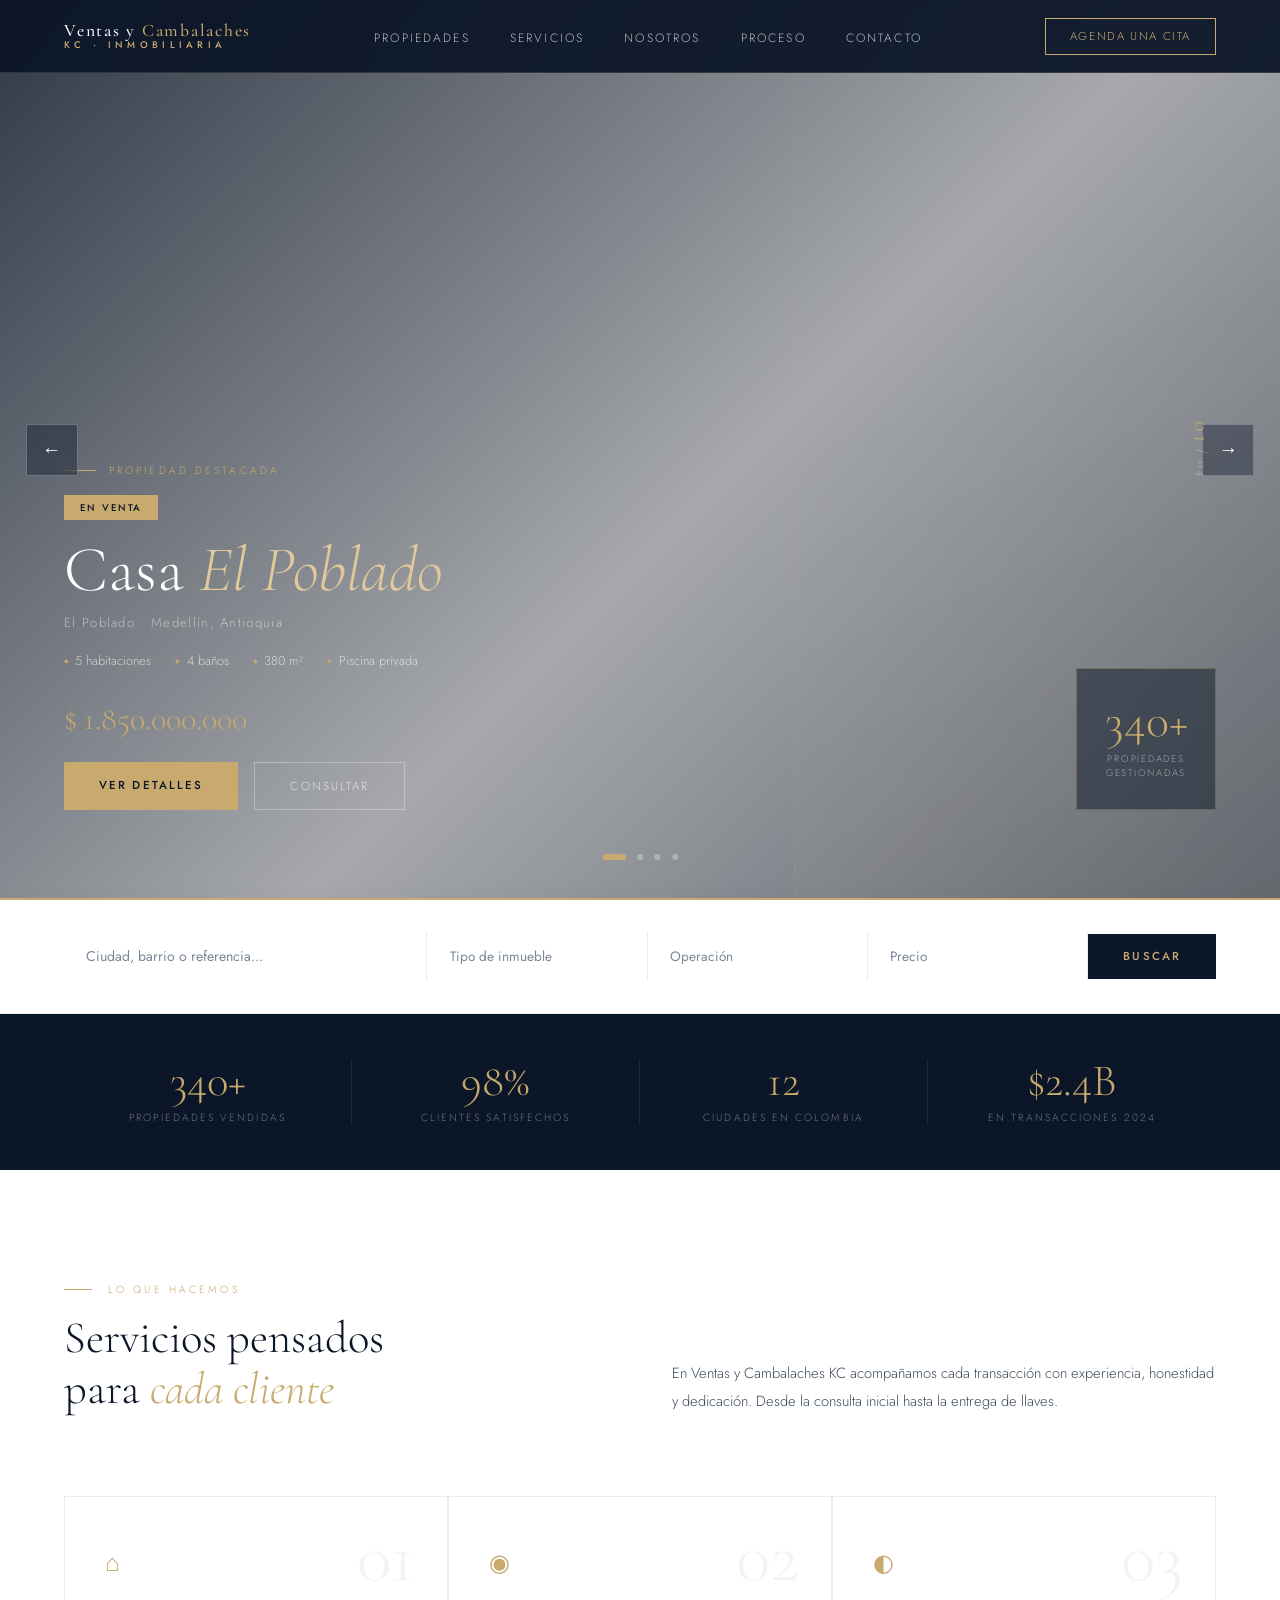
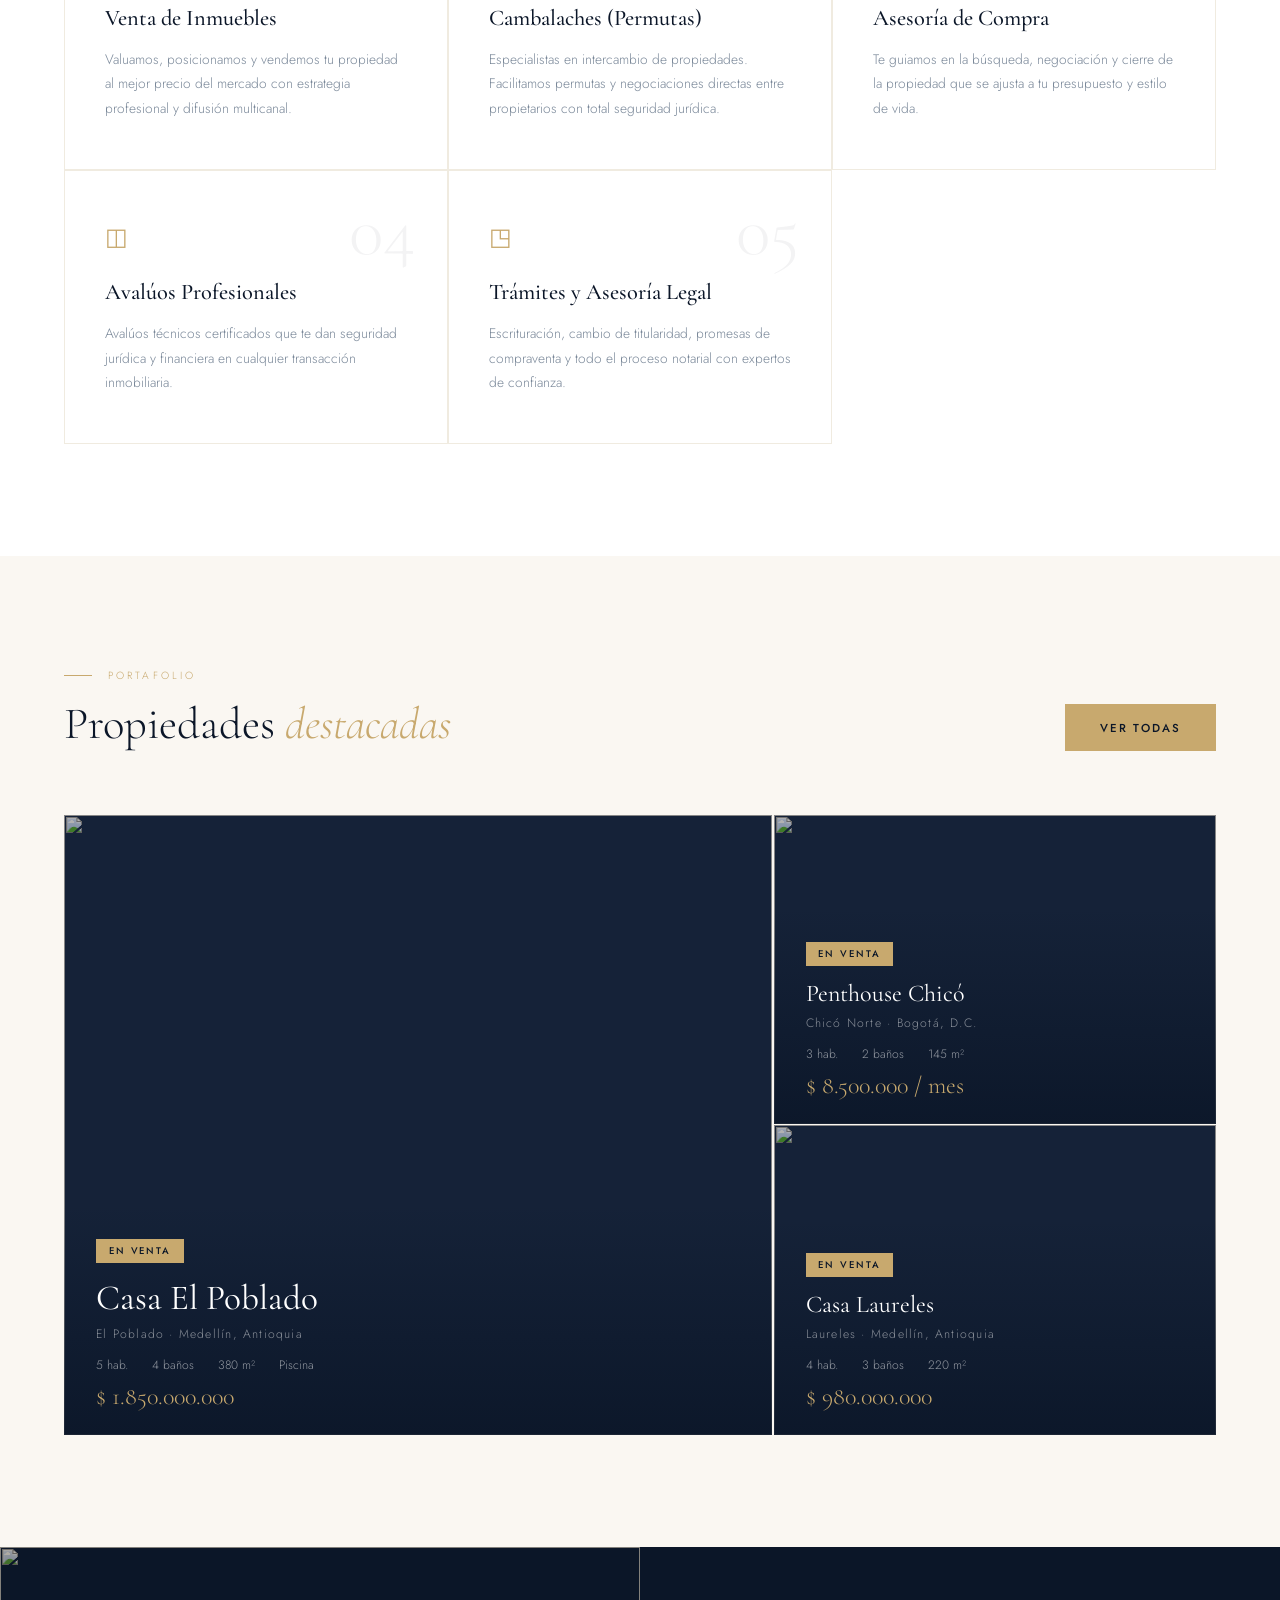
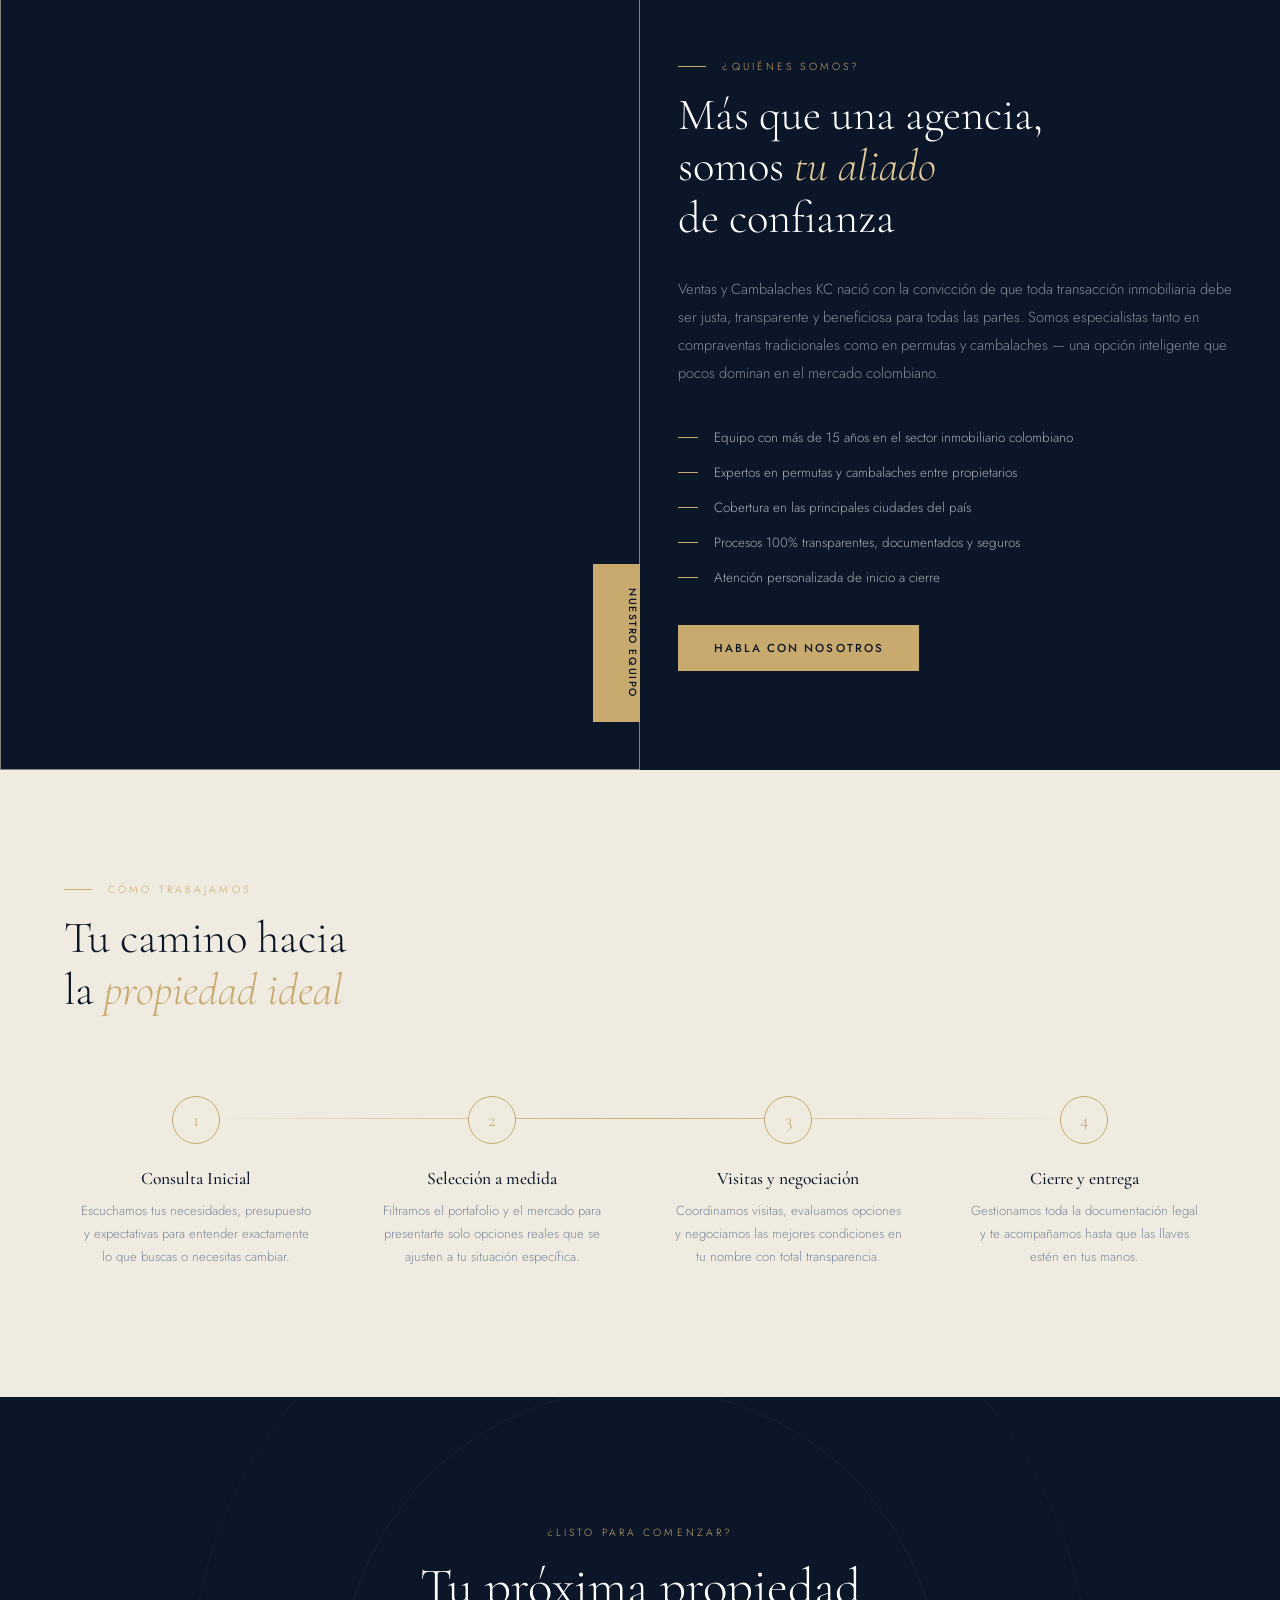
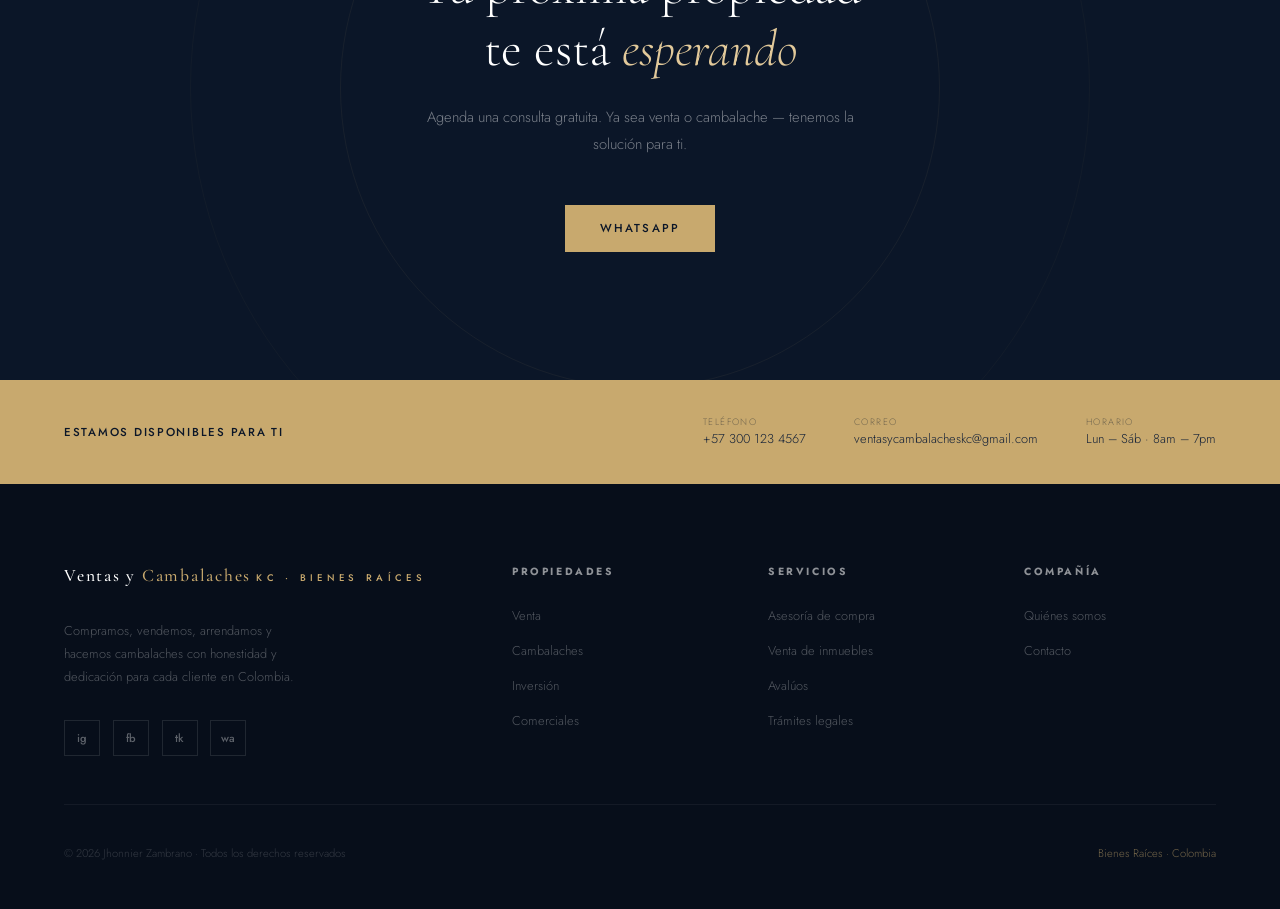
==== index.html @ 967e8092 "cambios a la pagina v1" ====
<!DOCTYPE html>
<html lang="es">
<head>
<meta charset="UTF-8">
<meta name="viewport" content="width=device-width, initial-scale=1.0">
<title>Ventas y Cambalaches KC — Bienes Raíces</title>
<link rel="preconnect" href="https://fonts.googleapis.com">
<link rel="icon" type="image/png" href="img/favicon.png">
<link href="https://fonts.googleapis.com/css2?family=Cormorant+Garamond:ital,wght@0,300;0,400;0,500;0,600;1,300;1,400&family=Jost:wght@300;400;500&display=swap" rel="stylesheet">
<style>
  *, *::before, *::after { box-sizing: border-box; margin: 0; padding: 0; }
  :root {
    --navy: #0B1628;
    --navy-mid: #152238;
    --gold: #C8A96E;
    --gold-light: #E2C99A;
    --gold-pale: #F5EDD8;
    --cream: #FAF7F2;
    --cream-dark: #F0EBE0;
    --text-dark: #0B1628;
    --text-mid: #3D4B5C;
    --text-muted: #7A8899;
    --white: #FFFFFF;
  }
  html { scroll-behavior: smooth; }
  body { font-family: 'Jost', sans-serif; background: var(--cream); color: var(--text-dark); font-weight: 300; overflow-x: hidden; }

  /* NAV */
  nav {
    position: fixed; top: 0; left: 0; right: 0; z-index: 200;
    display: flex; align-items: center; justify-content: space-between;
    padding: 1.1rem 5%;
    background: rgba(11,22,40,0.94);
    backdrop-filter: blur(14px);
    border-bottom: 0.5px solid rgba(200,169,110,0.2);
  }
  .nav-logo { display: flex; flex-direction: column; line-height: 1; text-decoration: none; }
  .nav-logo-top {
    font-family: 'Cormorant Garamond', serif;
    font-size: 1.1rem; font-weight: 500;
    letter-spacing: 0.1em; color: var(--white);
  }
  .nav-logo-top em { font-style: normal; color: var(--gold); }
  .nav-logo-kc {
    font-family: 'Jost', sans-serif;
    font-size: 0.6rem; font-weight: 500;
    letter-spacing: 0.45em; text-transform: uppercase;
    color: var(--gold); margin-top: 2px;
  }
  .nav-links { display: flex; gap: 2.5rem; list-style: none; }
  .nav-links a {
    font-size: 0.75rem; letter-spacing: 0.18em; text-transform: uppercase;
    color: rgba(255,255,255,0.7); text-decoration: none; transition: color 0.3s;
  }
  .nav-links a:hover { color: var(--gold); }
  .nav-cta {
    font-size: 0.72rem; letter-spacing: 0.14em; text-transform: uppercase;
    padding: 0.6rem 1.5rem; border: 1px solid var(--gold);
    color: var(--gold); text-decoration: none; transition: all 0.3s;
  }
  .nav-cta:hover { background: var(--gold); color: var(--navy); }

  /* HERO CAROUSEL */
  .hero {
    position: relative; height: 100vh; min-height: 700px;
    overflow: hidden;
  }

  .carousel-track {
    position: absolute; inset: 0;
    display: flex; width: 400%; 
    transition: transform 0.9s cubic-bezier(0.77,0,0.175,1);
  }

  .carousel-slide {
    position: relative; width: 25%; flex-shrink: 0;
    height: 100%;
  }

  .slide-bg {
    position: absolute; inset: 0;
    background-size: cover; background-position: center;
    transform: scale(1.05);
    transition: transform 8s ease-out;
  }
  .carousel-slide.active .slide-bg { transform: scale(1); }

  .slide-overlay {
    position: absolute; inset: 0;
    background: linear-gradient(
      135deg,
      rgba(11,22,40,0.85) 0%,
      rgba(11,22,40,0.35) 55%,
      rgba(11,22,40,0.65) 100%
    );
  }

  /* Animated diagonal accent */
  .slide-accent {
    position: absolute; top: 0; right: 0;
    width: 38%; height: 100%;
    border-left: 1px solid rgba(200,169,110,0.15);
    background: linear-gradient(160deg, transparent 40%, rgba(200,169,110,0.05) 100%);
    pointer-events: none;
  }

  .slide-content {
    position: absolute; bottom: 0; left: 0; right: 0;
    padding: 0 5% 7%;
    display: flex; justify-content: space-between; align-items: flex-end;
  }

  .slide-info { max-width: 560px; }

  .slide-label {
    font-size: 0.65rem; letter-spacing: 0.3em; text-transform: uppercase;
    color: var(--gold); margin-bottom: 1rem;
    display: flex; align-items: center; gap: 0.8rem;
    opacity: 0; transform: translateY(20px);
    transition: all 0.7s ease 0.3s;
  }
  .slide-label::before { content: ''; width: 32px; height: 1px; background: var(--gold); }

  .slide-tag {
    display: inline-block;
    font-size: 0.6rem; letter-spacing: 0.2em; text-transform: uppercase;
    padding: 0.35rem 1rem; background: var(--gold); color: var(--navy);
    font-weight: 500; margin-bottom: 1rem;
    opacity: 0; transform: translateY(20px);
    transition: all 0.7s ease 0.4s;
  }

  .slide-name {
    font-family: 'Cormorant Garamond', serif;
    font-size: clamp(2.4rem, 5vw, 4.5rem); font-weight: 300; line-height: 1.05;
    color: var(--white); margin-bottom: 0.6rem;
    opacity: 0; transform: translateY(24px);
    transition: all 0.7s ease 0.5s;
  }
  .slide-name em { font-style: italic; color: var(--gold-light); }

  .slide-location {
    font-size: 0.82rem; letter-spacing: 0.1em;
    color: rgba(255,255,255,0.5); margin-bottom: 1.2rem;
    opacity: 0; transform: translateY(20px);
    transition: all 0.7s ease 0.6s;
  }

  .slide-details {
    display: flex; gap: 1.5rem; margin-bottom: 1.8rem;
    opacity: 0; transform: translateY(20px);
    transition: all 0.7s ease 0.65s;
  }
  .slide-detail {
    font-size: 0.8rem; color: rgba(255,255,255,0.65);
    display: flex; align-items: center; gap: 0.4rem;
  }
  .slide-detail::before { content: '◆'; font-size: 0.4rem; color: var(--gold); }

  .slide-price {
    font-family: 'Cormorant Garamond', serif;
    font-size: 2rem; font-weight: 300; color: var(--gold);
    opacity: 0; transform: translateY(20px);
    transition: all 0.7s ease 0.7s;
  }

  .slide-actions {
    display: flex; gap: 1rem; margin-top: 1.5rem;
    opacity: 0; transform: translateY(20px);
    transition: all 0.7s ease 0.8s;
  }

  .carousel-slide.active .slide-label,
  .carousel-slide.active .slide-tag,
  .carousel-slide.active .slide-name,
  .carousel-slide.active .slide-location,
  .carousel-slide.active .slide-details,
  .carousel-slide.active .slide-price,
  .carousel-slide.active .slide-actions {
    opacity: 1; transform: translateY(0);
  }

  /* Property badge card (right side) */
  .slide-badge {
    flex-shrink: 0;
    border: 1px solid rgba(200,169,110,0.35);
    padding: 1.8rem 1.5rem; text-align: center;
    width: 140px; background: rgba(11,22,40,0.5);
    backdrop-filter: blur(8px);
    opacity: 0; transform: translateX(20px);
    transition: all 0.7s ease 0.9s;
  }
  .carousel-slide.active .slide-badge { opacity: 1; transform: translateX(0); }

  .badge-num {
    font-family: 'Cormorant Garamond', serif;
    font-size: 3rem; font-weight: 300; color: var(--gold); line-height: 1;
  }
  .badge-label {
    font-size: 0.6rem; letter-spacing: 0.18em; text-transform: uppercase;
    color: rgba(255,255,255,0.5); margin-top: 0.4rem; line-height: 1.5;
  }

  /* Nav arrows */
  .carousel-arrow {
    position: absolute; top: 50%; transform: translateY(-50%);
    z-index: 10; width: 52px; height: 52px;
    border: 1px solid rgba(255,255,255,0.25);
    background: rgba(11,22,40,0.4); backdrop-filter: blur(8px);
    color: var(--white); cursor: pointer;
    display: flex; align-items: center; justify-content: center;
    font-size: 1.2rem; transition: all 0.3s;
  }
  .carousel-arrow:hover { border-color: var(--gold); color: var(--gold); background: rgba(11,22,40,0.7); }
  .carousel-arrow.prev { left: 2%; }
  .carousel-arrow.next { right: 2%; }

  /* Dots */
  .carousel-dots {
    position: absolute; bottom: 2.5rem; left: 50%;
    transform: translateX(-50%);
    display: flex; gap: 0.7rem; z-index: 10;
  }
  .carousel-dot {
    width: 6px; height: 6px; border-radius: 50%;
    background: rgba(255,255,255,0.3);
    cursor: pointer; transition: all 0.4s;
    border: none; padding: 0;
  }
  .carousel-dot.active { background: var(--gold); width: 24px; border-radius: 3px; }

  /* Slide counter */
  .slide-counter {
    position: absolute; top: 50%; right: 5%;
    transform: translateY(-50%);
    font-family: 'Cormorant Garamond', serif;
    font-size: 0.9rem; color: rgba(255,255,255,0.35);
    letter-spacing: 0.15em; z-index: 10;
    writing-mode: vertical-rl; text-orientation: mixed;
  }
  .slide-counter span { color: var(--gold); font-size: 1.4rem; }

  /* Progress bar */
  .carousel-progress {
    position: absolute; bottom: 0; left: 0;
    height: 2px; background: var(--gold);
    width: 0%; z-index: 10;
    transition: width 5s linear;
  }
  .carousel-progress.running { width: 100%; }

  /* SEARCH BAR */
  .search-bar {
    background: var(--white); padding: 2rem 5%;
    display: flex; align-items: center; gap: 0;
    border-bottom: 1px solid var(--cream-dark);
    box-shadow: 0 4px 30px rgba(11,22,40,0.06);
  }
  .search-field {
    flex: 1; padding: 0.9rem 1.4rem;
    border: none; border-right: 1px solid var(--cream-dark);
    font-family: 'Jost', sans-serif; font-size: 0.88rem;
    color: var(--text-dark); outline: none; background: transparent;
  }
  .search-field::placeholder { color: var(--text-muted); }
  .search-select {
    flex: 0.55; padding: 0.9rem 1.4rem;
    border: none; border-right: 1px solid var(--cream-dark);
    font-family: 'Jost', sans-serif; font-size: 0.85rem;
    color: var(--text-muted); outline: none; background: transparent;
    cursor: pointer; appearance: none;
  }
  .search-btn {
    padding: 0.9rem 2.2rem; background: var(--navy);
    color: var(--gold); font-family: 'Jost', sans-serif;
    font-size: 0.72rem; letter-spacing: 0.18em; text-transform: uppercase;
    border: none; cursor: pointer; transition: all 0.3s; font-weight: 500;
  }
  .search-btn:hover { background: var(--gold); color: var(--navy); }

  /* STATS BAR */
  .stats-bar {
    background: var(--navy); padding: 2.8rem 5%;
    display: grid; grid-template-columns: repeat(4, 1fr);
  }
  .stat-item { text-align: center; padding: 0 2rem; border-right: 0.5px solid rgba(255,255,255,0.07); }
  .stat-item:last-child { border-right: none; }
  .stat-num { font-family: 'Cormorant Garamond', serif; font-size: 2.8rem; font-weight: 300; color: var(--gold); line-height: 1; }
  .stat-label { font-size: 0.65rem; letter-spacing: 0.2em; text-transform: uppercase; color: rgba(255,255,255,0.4); margin-top: 0.4rem; }

  /* SECTION COMMONS */
  section { padding: 7rem 5%; }
  .section-label {
    font-size: 0.65rem; letter-spacing: 0.3em; text-transform: uppercase;
    color: var(--gold); display: flex; align-items: center; gap: 1rem; margin-bottom: 1rem;
  }
  .section-label::before { content: ''; width: 28px; height: 1px; background: var(--gold); }
  .section-title { font-family: 'Cormorant Garamond', serif; font-size: clamp(2rem, 3.5vw, 3.2rem); font-weight: 300; line-height: 1.15; color: var(--navy); }
  .section-title em { font-style: italic; color: var(--gold); }

  /* SERVICES */
  .services { background: var(--white); }
  .services-header { display: grid; grid-template-columns: 1fr 1fr; gap: 4rem; align-items: end; margin-bottom: 5rem; }
  .services-intro { font-size: 0.92rem; line-height: 1.9; color: var(--text-mid); }
  .services-grid { display: grid; grid-template-columns: repeat(3, 1fr); gap: 0; }
  .service-card {
    padding: 3rem 2.5rem; border: 0.5px solid var(--cream-dark);
    position: relative; transition: all 0.4s; cursor: default;
  }
  .service-card:hover { background: var(--navy); border-color: var(--navy); }
  .service-card:hover .service-num { color: rgba(200,169,110,0.12); }
  .service-card:hover .service-name { color: var(--white); }
  .service-card:hover .service-desc { color: rgba(255,255,255,0.5); }
  .service-num { font-family: 'Cormorant Garamond', serif; font-size: 4.5rem; font-weight: 300; color: rgba(11,22,40,0.05); line-height: 1; position: absolute; top: 1.5rem; right: 2rem; transition: color 0.4s; }
  .service-icon { font-size: 1.5rem; color: var(--gold); margin-bottom: 1.5rem; }
  .service-name { font-family: 'Cormorant Garamond', serif; font-size: 1.4rem; font-weight: 500; color: var(--navy); margin-bottom: 1rem; transition: color 0.4s; }
  .service-desc { font-size: 0.86rem; line-height: 1.8; color: var(--text-muted); transition: color 0.4s; }

  /* PROPERTIES */
  .properties { background: var(--cream); }
  .properties-header { display: flex; justify-content: space-between; align-items: flex-end; margin-bottom: 4rem; }
  .properties-grid { display: grid; grid-template-columns: 1.6fr 1fr; gap: 1.5px; }
  .prop-main { grid-row: span 2; }
  .prop-card { position: relative; overflow: hidden; cursor: pointer; background: var(--navy-mid); }
  .prop-card-img { width: 100%; height: 100%; min-height: 300px; object-fit: cover; display: block; filter: brightness(0.7); transition: all 0.6s ease; }
  .prop-main .prop-card-img { min-height: 620px; }
  .prop-card:hover .prop-card-img { filter: brightness(0.5); transform: scale(1.04); }
  .prop-info { position: absolute; bottom: 0; left: 0; right: 0; padding: 2rem; background: linear-gradient(to top, rgba(11,22,40,0.9) 0%, transparent 100%); transform: translateY(8px); transition: transform 0.4s; }
  .prop-card:hover .prop-info { transform: translateY(0); }
  .prop-tag { display: inline-block; font-size: 0.6rem; letter-spacing: 0.2em; text-transform: uppercase; padding: 0.3rem 0.8rem; background: var(--gold); color: var(--navy); margin-bottom: 0.8rem; font-weight: 500; }
  .prop-name { font-family: 'Cormorant Garamond', serif; font-size: 1.5rem; font-weight: 400; color: var(--white); margin-bottom: 0.4rem; }
  .prop-main .prop-name { font-size: 2.2rem; }
  .prop-location { font-size: 0.76rem; color: rgba(255,255,255,0.5); letter-spacing: 0.1em; margin-bottom: 0.8rem; }
  .prop-details { display: flex; gap: 1.5rem; font-size: 0.76rem; color: rgba(255,255,255,0.55); }
  .prop-price { font-family: 'Cormorant Garamond', serif; font-size: 1.5rem; font-weight: 300; color: var(--gold); margin-top: 0.5rem; }

  /* ABOUT */
  .about { background: var(--navy); display: grid; grid-template-columns: 1fr 1fr; gap: 0; padding: 0; }
  .about-image { position: relative; min-height: 600px; overflow: hidden; }
  .about-image img { width: 100%; height: 100%; object-fit: cover; display: block; filter: brightness(0.65) sepia(0.15); }
  .about-image-label { position: absolute; bottom: 3rem; right: -2rem; background: var(--gold); padding: 1.5rem 2rem; color: var(--navy); font-size: 0.65rem; letter-spacing: 0.15em; text-transform: uppercase; font-weight: 500; writing-mode: vertical-rl; }
  .about-content { padding: 7rem 5% 7rem 6%; }
  .about .section-label { color: var(--gold); }
  .about .section-title { color: var(--white); }
  .about .section-title em { color: var(--gold-light); }
  .about-body { font-size: 0.92rem; line-height: 1.9; color: rgba(255,255,255,0.5); margin-top: 2rem; margin-bottom: 2.5rem; }
  .about-features { list-style: none; display: flex; flex-direction: column; gap: 1rem; margin-bottom: 3rem; }
  .about-features li { font-size: 0.84rem; color: rgba(255,255,255,0.65); display: flex; align-items: center; gap: 1rem; }
  .about-features li::before { content: ''; width: 20px; height: 1px; background: var(--gold); flex-shrink: 0; }

  /* PROCESS */
  .process { background: var(--cream-dark); }
  .process-steps { display: grid; grid-template-columns: repeat(4, 1fr); gap: 2rem; margin-top: 4rem; position: relative; }
  .process-steps::before { content: ''; position: absolute; top: 2.4rem; left: 12.5%; right: 12.5%; height: 1px; background: linear-gradient(to right, transparent, var(--gold), transparent); }
  .process-step { text-align: center; padding: 1rem; }
  .step-num { width: 48px; height: 48px; border-radius: 50%; border: 1px solid var(--gold); display: flex; align-items: center; justify-content: center; margin: 0 auto 1.5rem; font-family: 'Cormorant Garamond', serif; font-size: 1.2rem; color: var(--gold); background: var(--cream-dark); position: relative; z-index: 1; }
  .step-title { font-family: 'Cormorant Garamond', serif; font-size: 1.1rem; font-weight: 500; color: var(--navy); margin-bottom: 0.7rem; }
  .step-desc { font-size: 0.82rem; line-height: 1.75; color: var(--text-muted); }

  /* TESTIMONIALS */
  .testimonials { background: var(--white); }
  .testimonials-grid { display: grid; grid-template-columns: repeat(3, 1fr); gap: 2rem; margin-top: 4rem; }
  .testimonial-card { padding: 2.5rem; border: 0.5px solid var(--cream-dark); position: relative; }
  .testimonial-card::before { content: '"'; font-family: 'Cormorant Garamond', serif; font-size: 5rem; font-weight: 300; color: var(--gold-pale); position: absolute; top: 0.5rem; left: 1.5rem; line-height: 1; }
  .testimonial-text { font-size: 0.88rem; line-height: 1.9; color: var(--text-mid); margin-bottom: 2rem; padding-top: 1.5rem; }
  .testimonial-author { display: flex; align-items: center; gap: 1rem; }
  .author-avatar { width: 42px; height: 42px; border-radius: 50%; background: var(--navy); display: flex; align-items: center; justify-content: center; font-family: 'Cormorant Garamond', serif; font-size: 1rem; color: var(--gold); }
  .author-name { font-size: 0.84rem; font-weight: 500; color: var(--navy); }
  .author-role { font-size: 0.7rem; letter-spacing: 0.1em; color: var(--text-muted); margin-top: 0.15rem; }

  /* CTA */
  .cta-section { background: var(--navy); padding: 8rem 5%; text-align: center; position: relative; overflow: hidden; }
  .cta-section::before { content: ''; position: absolute; top: 50%; left: 50%; transform: translate(-50%,-50%); width: 600px; height: 600px; border-radius: 50%; border: 0.5px solid rgba(200,169,110,0.07); }
  .cta-section::after { content: ''; position: absolute; top: 50%; left: 50%; transform: translate(-50%,-50%); width: 900px; height: 900px; border-radius: 50%; border: 0.5px solid rgba(200,169,110,0.04); }
  .cta-label { color: var(--gold); justify-content: center; }
  .cta-label::before { display: none; }
  .cta-title { font-family: 'Cormorant Garamond', serif; font-size: clamp(2.2rem, 4vw, 4rem); font-weight: 300; color: var(--white); margin-bottom: 1.5rem; position: relative; z-index: 1; }
  .cta-title em { font-style: italic; color: var(--gold-light); }
  .cta-desc { font-size: 0.92rem; color: rgba(255,255,255,0.45); max-width: 460px; margin: 0 auto 3rem; line-height: 1.8; position: relative; z-index: 1; }
  .cta-actions { display: flex; justify-content: center; gap: 1.2rem; position: relative; z-index: 1; }

  /* BTNs */
  .btn-primary { font-size: 0.72rem; letter-spacing: 0.18em; text-transform: uppercase; padding: 0.95rem 2.2rem; background: var(--gold); color: var(--navy); text-decoration: none; font-weight: 500; transition: all 0.3s; }
  .btn-primary:hover { background: var(--gold-light); }
  .btn-ghost { font-size: 0.72rem; letter-spacing: 0.18em; text-transform: uppercase; padding: 0.95rem 2.2rem; border: 1px solid rgba(255,255,255,0.3); color: rgba(255,255,255,0.7); text-decoration: none; transition: all 0.3s; }
  .btn-ghost:hover { border-color: var(--gold); color: var(--gold); }

  /* CONTACT STRIP */
  .contact-strip { background: var(--gold); padding: 2.2rem 5%; display: flex; justify-content: space-between; align-items: center; }
  .contact-strip-text { font-size: 0.72rem; letter-spacing: 0.15em; text-transform: uppercase; color: var(--navy); font-weight: 500; }
  .contact-strip-info { display: flex; gap: 3rem; }
  .contact-item { font-size: 0.8rem; color: var(--navy-mid); }
  .contact-item-label { font-size: 0.58rem; letter-spacing: 0.15em; text-transform: uppercase; color: rgba(11,22,40,0.45); display: block; margin-bottom: 0.1rem; }

  /* FOOTER */
  footer { background: #070E1A; padding: 5rem 5% 3rem; }
  .footer-grid { display: grid; grid-template-columns: 2fr 1fr 1fr 1fr; gap: 4rem; padding-bottom: 3rem; border-bottom: 0.5px solid rgba(255,255,255,0.05); margin-bottom: 2.5rem; }
  .footer-tagline { font-size: 0.8rem; line-height: 1.8; color: rgba(255,255,255,0.3); max-width: 240px; margin: 1.2rem 0 2rem; }
  .footer-social { display: flex; gap: 0.8rem; }
  .social-btn { width: 36px; height: 36px; border: 0.5px solid rgba(255,255,255,0.1); display: flex; align-items: center; justify-content: center; color: rgba(255,255,255,0.35); text-decoration: none; font-size: 0.7rem; font-weight: 500; transition: all 0.3s; }
  .social-btn:hover { border-color: var(--gold); color: var(--gold); }
  .footer-col h4 { font-size: 0.65rem; letter-spacing: 0.25em; text-transform: uppercase; color: rgba(255,255,255,0.55); margin-bottom: 1.5rem; }
  .footer-links { list-style: none; display: flex; flex-direction: column; gap: 0.75rem; }
  .footer-links a { font-size: 0.8rem; color: rgba(255,255,255,0.3); text-decoration: none; transition: color 0.3s; }
  .footer-links a:hover { color: var(--gold); }
  .footer-bottom { display: flex; justify-content: space-between; font-size: 0.7rem; color: rgba(255,255,255,0.18); }
  .footer-bottom .gold { color: var(--gold); opacity: 0.55; }

  /* ── HAMBURGER ── */
  .nav-hamburger {
    display: none; flex-direction: column; gap: 5px;
    cursor: pointer; padding: 4px; background: none; border: none;
    z-index: 300;
  }
  .nav-hamburger span {
    display: block; width: 24px; height: 1.5px;
    background: var(--white); transition: all 0.35s;
  }
  .nav-hamburger.open span:nth-child(1) { transform: translateY(6.5px) rotate(45deg); }
  .nav-hamburger.open span:nth-child(2) { opacity: 0; transform: scaleX(0); }
  .nav-hamburger.open span:nth-child(3) { transform: translateY(-6.5px) rotate(-45deg); }

  /* ── MOBILE MENU OVERLAY ── */
  .mobile-menu {
    display: none; position: fixed; inset: 0; z-index: 250;
    background: rgba(11,22,40,0.98);
    flex-direction: column; align-items: center; justify-content: center;
    gap: 0;
    opacity: 0; transition: opacity 0.35s;
  }
  .mobile-menu.open { opacity: 1; }
  .mobile-menu a {
    font-size: 1.6rem; font-family: 'Cormorant Garamond', serif;
    font-weight: 300; color: rgba(255,255,255,0.7);
    text-decoration: none; padding: 1rem 2rem;
    letter-spacing: 0.08em; transition: color 0.3s;
    border-bottom: 0.5px solid rgba(255,255,255,0.06); width: 100%; text-align: center;
  }
  .mobile-menu a:hover { color: var(--gold); }
  .mobile-menu .mobile-cta {
    margin-top: 2rem; font-size: 0.8rem; letter-spacing: 0.18em;
    text-transform: uppercase; font-family: 'Jost', sans-serif;
    padding: 1rem 3rem; border: 1px solid var(--gold);
    color: var(--gold); font-weight: 500;
  }

  /* ════════════════════════════════════════
     TABLET  ≤ 1024px
  ════════════════════════════════════════ */
  @media (max-width: 1024px) {
    .nav-links { gap: 1.5rem; }
    .nav-links a { font-size: 0.7rem; }

    .slide-badge { display: none; }
    .slide-counter { display: none; }
    .slide-content { padding: 0 5% 6%; }

    .stats-bar { grid-template-columns: repeat(2, 1fr); gap: 0; }
    .stat-item { border-right: none; border-bottom: 0.5px solid rgba(255,255,255,0.07); padding: 2rem; }
    .stat-item:nth-child(1), .stat-item:nth-child(2) { border-right: 0.5px solid rgba(255,255,255,0.07); }
    .stat-item:nth-child(3), .stat-item:nth-child(4) { border-bottom: none; }

    .services-header { grid-template-columns: 1fr; gap: 1.5rem; }
    .services-grid { grid-template-columns: repeat(2, 1fr); }

    .properties-grid { grid-template-columns: 1fr; }
    .prop-main { grid-row: span 1; }
    .prop-main .prop-card-img { min-height: 420px; }
    .prop-main .prop-name { font-size: 1.8rem; }

    .about { grid-template-columns: 1fr; }
    .about-image { min-height: 360px; }
    .about-image-label { display: none; }
    .about-content { padding: 4rem 5%; }

    .process-steps { grid-template-columns: repeat(2, 1fr); }
    .process-steps::before { display: none; }

    .testimonials-grid { grid-template-columns: repeat(2, 1fr); }

    .footer-grid { grid-template-columns: 1fr 1fr; gap: 2.5rem; }
  }

  /* ════════════════════════════════════════
     MOBILE  ≤ 768px
  ════════════════════════════════════════ */
  @media (max-width: 768px) {
    /* Nav */
    .nav-links { display: none; }
    .nav-cta { display: none; }
    .nav-hamburger { display: flex; }
    nav { padding: 1rem 5%; }

    /* Hero */
    .hero { min-height: 100svh; }
    .slide-content { padding: 0 5% 8%; flex-direction: column; align-items: flex-start; }
    .slide-info { max-width: 100%; }
    .slide-name { font-size: clamp(1.9rem, 8vw, 3rem); }
    .slide-label { margin-bottom: 0.6rem; }
    .slide-details { flex-wrap: wrap; gap: 0.8rem; margin-bottom: 1.2rem; }
    .slide-price { font-size: 1.5rem; }
    .slide-actions { flex-direction: column; gap: 0.75rem; }
    .slide-actions a { text-align: center; }
    .carousel-arrow { width: 40px; height: 40px; font-size: 1rem; }
    .carousel-arrow.prev { left: 1%; }
    .carousel-arrow.next { right: 1%; }
    .carousel-dots { bottom: 1.5rem; }

    /* Search bar */
    .search-bar { flex-direction: column; align-items: stretch; padding: 1rem 5%; gap: 0; }
    .search-field { border-right: none; border-bottom: 1px solid var(--cream-dark); }
    .search-select { border-right: none; border-bottom: 1px solid var(--cream-dark); padding: 0.85rem 1rem; }
    .search-btn { padding: 1rem; font-size: 0.8rem; }

    /* Stats */
    .stats-bar { grid-template-columns: repeat(2, 1fr); padding: 1.5rem 4%; }
    .stat-item { padding: 1.2rem 1rem; }
    .stat-num { font-size: 2rem; }

    /* Sections */
    section { padding: 4rem 5%; }

    /* Services */
    .services-header { grid-template-columns: 1fr; gap: 1rem; margin-bottom: 2.5rem; }
    .services-grid { grid-template-columns: 1fr; }
    .service-card { padding: 2rem 1.5rem; }

    /* Properties */
    .properties-header { flex-direction: column; align-items: flex-start; gap: 1.5rem; margin-bottom: 2rem; }
    .properties-grid { grid-template-columns: 1fr; gap: 2px; }
    .prop-card-img { min-height: 260px; }
    .prop-main .prop-card-img { min-height: 300px; }
    .prop-main .prop-name { font-size: 1.5rem; }
    .prop-info { padding: 1.2rem; }
    .prop-details { flex-wrap: wrap; gap: 0.6rem; }

    /* About */
    .about { display: flex; flex-direction: column; }
    .about-image { min-height: 280px; order: 1; }
    .about-content { padding: 3rem 5%; order: 2; }

    /* Process */
    .process-steps { grid-template-columns: repeat(2, 1fr); gap: 1.5rem; margin-top: 2.5rem; }

    /* Testimonials */
    .testimonials-grid { grid-template-columns: 1fr; gap: 1.5rem; margin-top: 2.5rem; }

    /* CTA */
    .cta-section { padding: 5rem 5%; }
    .cta-actions { flex-direction: column; align-items: center; gap: 1rem; }
    .cta-actions a { width: 100%; max-width: 280px; text-align: center; }

    /* Contact strip */
    .contact-strip { flex-direction: column; gap: 1.2rem; padding: 2rem 5%; text-align: center; }
    .contact-strip-info { flex-direction: column; gap: 0.8rem; align-items: center; }

    /* Footer */
    .footer-grid { grid-template-columns: 1fr; gap: 2rem; }
    .footer-bottom { flex-direction: column; gap: 0.5rem; text-align: center; }
  }

  /* ════════════════════════════════════════
     SMALL MOBILE  ≤ 480px
  ════════════════════════════════════════ */
  @media (max-width: 480px) {
    .slide-name { font-size: clamp(1.6rem, 7vw, 2.2rem); }
    .slide-detail { font-size: 0.72rem; }
    .process-steps { grid-template-columns: 1fr; }
    .stat-item { padding: 1rem 0.5rem; }
    .stat-num { font-size: 1.8rem; }
    .stat-label { font-size: 0.58rem; }
    .btn-primary, .btn-ghost { padding: 0.85rem 1.5rem; font-size: 0.68rem; }
    section { padding: 3.5rem 5%; }
  }
</style>
</head>
<body>

<!-- NAV -->
<nav>
  <a href="#" class="nav-logo">
    <span class="nav-logo-top">Ventas y <em>Cambalaches</em></span>
    <span class="nav-logo-kc">KC · INMOBILIARIA</span>
  </a>
  <ul class="nav-links">
    <li><a href="#propiedades">Propiedades</a></li>
    <li><a href="#servicios">Servicios</a></li>
    <li><a href="#nosotros">Nosotros</a></li>
    <li><a href="#proceso">Proceso</a></li>
    <li><a href="#contacto">Contacto</a></li>
  </ul>
  <a href="#contacto" class="nav-cta">Agenda una cita</a>
  <button class="nav-hamburger" id="hamburger" aria-label="Menú">
    <span></span><span></span><span></span>
  </button>
</nav>
<div class="mobile-menu" id="mobileMenu">
  <a href="#propiedades" class="mobile-link">Propiedades</a>
  <a href="#servicios" class="mobile-link">Servicios</a>
  <a href="#nosotros" class="mobile-link">Nosotros</a>
  <a href="#proceso" class="mobile-link">Proceso</a>
  <a href="#contacto" class="mobile-link">Contacto</a>
  <a href="#contacto" class="mobile-cta">Agenda una cita</a>
</div>

<!-- HERO CAROUSEL -->
<div class="hero">

  <div class="carousel-track" id="track">

    <!-- Slide 1 -->
    <div class="carousel-slide active">
      <div class="slide-bg" style="background-image:url('https://images.unsplash.com/photo-1613490493576-7fde63acd811?w=1800&q=90')"></div>
      <div class="slide-overlay"></div>
      <div class="slide-accent"></div>
      <div class="slide-content">
        <div class="slide-info">
          <div class="slide-label">Propiedad Destacada</div>
          <span class="slide-tag">En Venta</span>
          <h1 class="slide-name">Casa <em>El Poblado</em></h1>
          <div class="slide-location">El Poblado · Medellín, Antioquia</div>
          <div class="slide-details">
            <span class="slide-detail">5 habitaciones</span>
            <span class="slide-detail">4 baños</span>
            <span class="slide-detail">380 m²</span>
            <span class="slide-detail">Piscina privada</span>
          </div>
          <div class="slide-price">$ 1.850.000.000</div>
          <div class="slide-actions">
            <a href="#" class="btn-primary">Ver detalles</a>
            <a href="https://wa.me/573001234567" class="btn-ghost">Consultar</a>
          </div>
        </div>
        <div class="slide-badge">
          <div class="badge-num">340+</div>
          <div class="badge-label">Propiedades<br>gestionadas</div>
        </div>
      </div>
    </div>

    <!-- Slide 2 -->
    <div class="carousel-slide">
      <div class="slide-bg" style="background-image:url('https://images.unsplash.com/photo-1600596542815-ffad4c1539a9?w=1800&q=90')"></div>
      <div class="slide-overlay"></div>
      <div class="slide-accent"></div>
      <div class="slide-content">
        <div class="slide-info">
          <div class="slide-label">Exclusividad Premium</div>
          <span class="slide-tag">En Venta</span>
          <h1 class="slide-name">Villa <em>Campestre</em></h1>
          <div class="slide-location">Cajicá · Cundinamarca</div>
          <div class="slide-details">
            <span class="slide-detail">6 habitaciones</span>
            <span class="slide-detail">5 baños</span>
            <span class="slide-detail">520 m²</span>
            <span class="slide-detail">Jardín 2.000 m²</span>
          </div>
          <div class="slide-price">$ 2.200.000.000</div>
          <div class="slide-actions">
            <a href="#" class="btn-primary">Ver detalles</a>
            <a href="https://wa.me/573001234567" class="btn-ghost">Consultar</a>
          </div>
        </div>
        <div class="slide-badge">
          <div class="badge-num">98%</div>
          <div class="badge-label">Clientes<br>satisfechos</div>
        </div>
      </div>
    </div>

    <!-- Slide 3 -->
    <div class="carousel-slide">
      <div class="slide-bg" style="background-image:url('https://images.unsplash.com/photo-1560448204-e02f11c3d0e2?w=1800&q=85')"></div>
      <div class="slide-overlay"></div>
      <div class="slide-accent"></div>
      <div class="slide-content">
        <div class="slide-info">
          <div class="slide-label">Vida en altura</div>
          <span class="slide-tag">En Venta</span>
          <h1 class="slide-name">Penthouse <em>Chicó</em></h1>
          <div class="slide-location">Chicó Norte · Bogotá, D.C.</div>
          <div class="slide-details">
            <span class="slide-detail">3 habitaciones</span>
            <span class="slide-detail">2 baños</span>
            <span class="slide-detail">145 m²</span>
            <span class="slide-detail">Vista panorámica</span>
          </div>
          <div class="slide-price">$ 8.500.000 <small style="font-size:1rem;opacity:.7">/ mes</small></div>
          <div class="slide-actions">
            <a href="#" class="btn-primary">Ver detalles</a>
            <a href="https://wa.me/573001234567" class="btn-ghost">Consultar</a>
          </div>
        </div>
        <div class="slide-badge">
          <div class="badge-num">12</div>
          <div class="badge-label">Ciudades en<br>Colombia</div>
        </div>
      </div>
    </div>

    <!-- Slide 4 -->
    <div class="carousel-slide">
      <div class="slide-bg" style="background-image:url('https://images.unsplash.com/photo-1583608205776-bfd35f0d9f83?w=1800&q=85')"></div>
      <div class="slide-overlay"></div>
      <div class="slide-accent"></div>
      <div class="slide-content">
        <div class="slide-info">
          <div class="slide-label">Oportunidad de Inversión</div>
          <span class="slide-tag">En Venta</span>
          <h1 class="slide-name">Casa <em>Laureles</em></h1>
          <div class="slide-location">Laureles · Medellín, Antioquia</div>
          <div class="slide-details">
            <span class="slide-detail">4 habitaciones</span>
            <span class="slide-detail">3 baños</span>
            <span class="slide-detail">220 m²</span>
            <span class="slide-detail">Terraza BBQ</span>
          </div>
          <div class="slide-price">$ 980.000.000</div>
          <div class="slide-actions">
            <a href="#" class="btn-primary">Ver detalles</a>
            <a href="https://wa.me/573001234567" class="btn-ghost">Consultar</a>
          </div>
        </div>
        <div class="slide-badge">
          <div class="badge-num">15+</div>
          <div class="badge-label">Años de<br>experiencia</div>
        </div>
      </div>
    </div>

  </div>

  <!-- Arrows -->
  <button class="carousel-arrow prev" id="prevBtn">&#8592;</button>
  <button class="carousel-arrow next" id="nextBtn">&#8594;</button>

  <!-- Dots -->
  <div class="carousel-dots" id="dots">
    <button class="carousel-dot active" data-idx="0"></button>
    <button class="carousel-dot" data-idx="1"></button>
    <button class="carousel-dot" data-idx="2"></button>
    <button class="carousel-dot" data-idx="3"></button>
  </div>

  <!-- Counter -->
  <div class="slide-counter" id="counter"><span>01</span> / 04</div>

  <!-- Progress bar -->
  <div class="carousel-progress" id="progress"></div>

</div>

<!-- SEARCH BAR -->
<div class="search-bar">
  <input class="search-field" type="text" placeholder="Ciudad, barrio o referencia...">
  <select class="search-select"><option>Tipo de inmueble</option><option>Casa</option><option>Apartamento</option><option>Local</option><option>Oficina</option><option>Lote</option></select>
  <select class="search-select"><option>Operación</option><option>En Venta</option><option>Cambalache</option></select>
  <select class="search-select"><option>Precio</option><option>Hasta $200M</option><option>$200M–$500M</option><option>$500M–$1.000M</option><option>Más de $1.000M</option></select>
  <button class="search-btn">Buscar</button>
</div>

<!-- STATS -->
<div class="stats-bar">
  <div class="stat-item"><div class="stat-num">340+</div><div class="stat-label">Propiedades vendidas</div></div>
  <div class="stat-item"><div class="stat-num">98%</div><div class="stat-label">Clientes satisfechos</div></div>
  <div class="stat-item"><div class="stat-num">12</div><div class="stat-label">Ciudades en Colombia</div></div>
  <div class="stat-item"><div class="stat-num">$2.4B</div><div class="stat-label">En transacciones 2024</div></div>
</div>

<!-- SERVICES -->
<section class="services" id="servicios">
  <div class="services-header">
    <div>
      <div class="section-label">Lo que hacemos</div>
      <h2 class="section-title">Servicios pensados<br>para <em>cada cliente</em></h2>
    </div>
    <p class="services-intro">En Ventas y Cambalaches KC acompañamos cada transacción con experiencia, honestidad y dedicación. Desde la consulta inicial hasta la entrega de llaves.</p>
  </div>
  <div class="services-grid">
    <div class="service-card"><div class="service-num">01</div><div class="service-icon">⌂</div><div class="service-name">Venta de Inmuebles</div><p class="service-desc">Valuamos, posicionamos y vendemos tu propiedad al mejor precio del mercado con estrategia profesional y difusión multicanal.</p></div>
    <div class="service-card"><div class="service-num">02</div><div class="service-icon">◉</div><div class="service-name">Cambalaches (Permutas)</div><p class="service-desc">Especialistas en intercambio de propiedades. Facilitamos permutas y negociaciones directas entre propietarios con total seguridad jurídica.</p></div>
    <div class="service-card"><div class="service-num">03</div><div class="service-icon">◐</div><div class="service-name">Asesoría de Compra</div><p class="service-desc">Te guiamos en la búsqueda, negociación y cierre de la propiedad que se ajusta a tu presupuesto y estilo de vida.</p></div>
    <div class="service-card"><div class="service-num">04</div><div class="service-icon">◫</div><div class="service-name">Avalúos Profesionales</div><p class="service-desc">Avalúos técnicos certificados que te dan seguridad jurídica y financiera en cualquier transacción inmobiliaria.</p></div>
    <div class="service-card"><div class="service-num">05</div><div class="service-icon">◳</div><div class="service-name">Trámites y Asesoría Legal</div><p class="service-desc">Escrituración, cambio de titularidad, promesas de compraventa y todo el proceso notarial con expertos de confianza.</p></div>
  </div>
</section>

<!-- PROPERTIES -->
<section class="properties" id="propiedades">
  <div class="properties-header">
    <div><div class="section-label">Portafolio</div><h2 class="section-title">Propiedades <em>destacadas</em></h2></div>
    <a href="#" class="btn-primary" style="white-space:nowrap;">Ver todas</a>
  </div>
  <div class="properties-grid">
    <div class="prop-main prop-card">
      <img class="prop-card-img" src="https://images.unsplash.com/photo-1600596542815-ffad4c1539a9?w=900&q=85" alt="">
      <div class="prop-info"><span class="prop-tag">En venta</span><div class="prop-name">Casa El Poblado</div><div class="prop-location">El Poblado · Medellín, Antioquia</div><div class="prop-details"><span>5 hab.</span><span>4 baños</span><span>380 m²</span><span>Piscina</span></div><div class="prop-price">$ 1.850.000.000</div></div>
    </div>
    <div class="prop-card">
      <img class="prop-card-img" src="https://images.unsplash.com/photo-1560448204-e02f11c3d0e2?w=700&q=80" alt="">
      <div class="prop-info"><span class="prop-tag">En Venta</span><div class="prop-name">Penthouse Chicó</div><div class="prop-location">Chicó Norte · Bogotá, D.C.</div><div class="prop-details"><span>3 hab.</span><span>2 baños</span><span>145 m²</span></div><div class="prop-price">$ 8.500.000 / mes</div></div>
    </div>
    <div class="prop-card">
      <img class="prop-card-img" src="https://images.unsplash.com/photo-1583608205776-bfd35f0d9f83?w=700&q=80" alt="">
      <div class="prop-info"><span class="prop-tag">En venta</span><div class="prop-name">Casa Laureles</div><div class="prop-location">Laureles · Medellín, Antioquia</div><div class="prop-details"><span>4 hab.</span><span>3 baños</span><span>220 m²</span></div><div class="prop-price">$ 980.000.000</div></div>
    </div>
  </div>
</section>

<!-- ABOUT -->
<section class="about" id="nosotros">
  <div class="about-image">
    <img src="https://images.unsplash.com/photo-1560250097-0b93528c311a?w=800&q=85" alt="">
    <div class="about-image-label">Nuestro Equipo</div>
  </div>
  <div class="about-content">
    <div class="section-label">¿Quiénes somos?</div>
    <h2 class="section-title" style="color:white;">Más que una agencia,<br>somos <em>tu aliado</em><br>de confianza</h2>
    <p class="about-body">Ventas y Cambalaches KC nació con la convicción de que toda transacción inmobiliaria debe ser justa, transparente y beneficiosa para todas las partes. Somos especialistas tanto en compraventas tradicionales como en permutas y cambalaches — una opción inteligente que pocos dominan en el mercado colombiano.</p>
    <ul class="about-features">
      <li>Equipo con más de 15 años en el sector inmobiliario colombiano</li>
      <li>Expertos en permutas y cambalaches entre propietarios</li>
      <li>Cobertura en las principales ciudades del país</li>
      <li>Procesos 100% transparentes, documentados y seguros</li>
      <li>Atención personalizada de inicio a cierre</li>
    </ul>
    <a href="#contacto" class="btn-primary">Habla con nosotros</a>
  </div>
</section>

<!-- PROCESS -->
<section class="process" id="proceso">
  <div class="section-label">Cómo trabajamos</div>
  <h2 class="section-title">Tu camino hacia<br>la <em>propiedad ideal</em></h2>
  <div class="process-steps">
    <div class="process-step"><div class="step-num">1</div><div class="step-title">Consulta Inicial</div><p class="step-desc">Escuchamos tus necesidades, presupuesto y expectativas para entender exactamente lo que buscas o necesitas cambiar.</p></div>
    <div class="process-step"><div class="step-num">2</div><div class="step-title">Selección a medida</div><p class="step-desc">Filtramos el portafolio y el mercado para presentarte solo opciones reales que se ajusten a tu situación específica.</p></div>
    <div class="process-step"><div class="step-num">3</div><div class="step-title">Visitas y negociación</div><p class="step-desc">Coordinamos visitas, evaluamos opciones y negociamos las mejores condiciones en tu nombre con total transparencia.</p></div>
    <div class="process-step"><div class="step-num">4</div><div class="step-title">Cierre y entrega</div><p class="step-desc">Gestionamos toda la documentación legal y te acompañamos hasta que las llaves estén en tus manos.</p></div>
  </div>
</section>

<!-- TESTIMONIALS -->
<!--section class="testimonials">
  <div class="section-label">Testimonios</div>
  <h2 class="section-title">Lo que dicen<br>nuestros <em>clientes</em></h2>
  <div class="testimonials-grid">
    <div class="testimonial-card"><p class="testimonial-text">Encontré mi apartamento perfecto en tiempo récord. El proceso fue transparente y sin ninguna sorpresa desagradable. Los recomiendo ampliamente.</p><div class="testimonial-author"><div class="author-avatar">CM</div><div><div class="author-name">Camila Martínez</div><div class="author-role">Compradora · Bogotá</div></div></div></div>
    <div class="testimonial-card"><p class="testimonial-text">Hice un cambalache con KC y fue la mejor decisión. Me consiguieron una propiedad de mayor valor a cambio de la mía. Increíble gestión.</p><div class="testimonial-author"><div class="author-avatar">JR</div><div><div class="author-name">Juan Restrepo</div><div class="author-role">Permuta · Medellín</div></div></div></div>
    <div class="testimonial-card"><p class="testimonial-text">Vendí mi propiedad 12% por encima del precio esperado. La estrategia de marketing que usaron fue clave. Profesionalismo de primer nivel.</p><div class="testimonial-author"><div class="author-avatar">AP</div><div><div class="author-name">Adriana Pinto</div><div class="author-role">Vendedora · Cali</div></div></div></div>
  </div>
</section>-->

<!-- CTA -->
<section class="cta-section" id="contacto">
  <div class="section-label cta-label">¿Listo para comenzar?</div>
  <h2 class="cta-title">Tu próxima propiedad<br>te está <em>esperando</em></h2>
  <p class="cta-desc">Agenda una consulta gratuita. Ya sea venta o cambalache — tenemos la solución para ti.</p>
  <div class="cta-actions">
    <a href="https://wa.me/573001234567" class="btn-primary">WhatsApp</a>
  </div>
</section>

<!-- CONTACT STRIP -->
<div class="contact-strip">
  <div class="contact-strip-text">Estamos disponibles para ti</div>
  <div class="contact-strip-info">
    <div class="contact-item"><span class="contact-item-label">Teléfono</span>+57 300 123 4567</div>
    <div class="contact-item"><span class="contact-item-label">Correo</span>ventasycambalacheskc@gmail.com</div>
    <div class="contact-item"><span class="contact-item-label">Horario</span>Lun – Sáb · 8am – 7pm</div>
  </div>
</div>

<!-- FOOTER -->
<footer>
  <div class="footer-grid">
    <div>
      <a href="#" class="nav-logo" style="display:inline-block; margin-bottom:1rem;">
        <span class="nav-logo-top">Ventas y <em>Cambalaches</em></span>
        <span class="nav-logo-kc">KC · Bienes Raíces</span>
      </a>
      <p class="footer-tagline">Compramos, vendemos, arrendamos y hacemos cambalaches con honestidad y dedicación para cada cliente en Colombia.</p>
      <div class="footer-social">
        <a href="#" class="social-btn">ig</a>
        <a href="#" class="social-btn">fb</a>
        <a href="#" class="social-btn">tk</a>
        <a href="#" class="social-btn">wa</a>
      </div>
    </div>
    <div class="footer-col"><h4>Propiedades</h4><ul class="footer-links"><li><a href="#">Venta</a></li><li><a href="#">Cambalaches</a></li><li><a href="#">Inversión</a></li><li><a href="#">Comerciales</a></li></ul></div>
    <div class="footer-col"><h4>Servicios</h4><ul class="footer-links"><li><a href="#">Asesoría de compra</a></li><li><a href="#">Venta de inmuebles</a></li><li><a href="#">Avalúos</a></li><li><a href="#">Trámites legales</a></li></ul></div>
    <div class="footer-col"><h4>Compañía</h4><ul class="footer-links"><li><a href="#">Quiénes somos</a></li><li><a href="#">Contacto</a></li></ul></div>
  </div>
  <div class="footer-bottom">
    <span>© 2026 Jhonnier Zambrano · Todos los derechos reservados</span>
    <span class="gold">Bienes Raíces · Colombia</span>
  </div>
</footer>

<script>
const slides = document.querySelectorAll('.carousel-slide');
const dots = document.querySelectorAll('.carousel-dot');
const track = document.getElementById('track');
const counter = document.getElementById('counter');
const progress = document.getElementById('progress');
let current = 0, timer, progTimer;

function goTo(idx) {
  slides[current].classList.remove('active');
  dots[current].classList.remove('active');
  current = (idx + slides.length) % slides.length;
  slides[current].classList.add('active');
  dots[current].classList.add('active');
  track.style.transform = `translateX(-${current * 25}%)`;
  counter.innerHTML = `<span>${String(current + 1).padStart(2,'0')}</span> / 0${slides.length}`;
  restartProgress();
}

function restartProgress() {
  progress.style.transition = 'none';
  progress.style.width = '0%';
  clearTimeout(progTimer);
  progTimer = setTimeout(() => {
    progress.style.transition = 'width 5s linear';
    progress.style.width = '100%';
  }, 50);
}

function startAuto() {
  clearInterval(timer);
  timer = setInterval(() => goTo(current + 1), 5000);
}

document.getElementById('nextBtn').addEventListener('click', () => { goTo(current + 1); startAuto(); });
document.getElementById('prevBtn').addEventListener('click', () => { goTo(current - 1); startAuto(); });
dots.forEach(d => d.addEventListener('click', () => { goTo(+d.dataset.idx); startAuto(); }));

goTo(0);
startAuto();

// Hamburger menu
const hamburger = document.getElementById('hamburger');
const mobileMenu = document.getElementById('mobileMenu');
hamburger.addEventListener('click', () => {
  const isOpen = mobileMenu.style.display === 'flex';
  if (isOpen) {
    mobileMenu.style.opacity = '0';
    hamburger.classList.remove('open');
    setTimeout(() => { mobileMenu.style.display = 'none'; }, 350);
  } else {
    mobileMenu.style.display = 'flex';
    requestAnimationFrame(() => { mobileMenu.style.opacity = '1'; });
    hamburger.classList.add('open');
  }
});
document.querySelectorAll('.mobile-link, .mobile-cta').forEach(link => {
  link.addEventListener('click', () => {
    mobileMenu.style.opacity = '0';
    hamburger.classList.remove('open');
    setTimeout(() => { mobileMenu.style.display = 'none'; }, 350);
  });
});
</script>
</body>
</html>
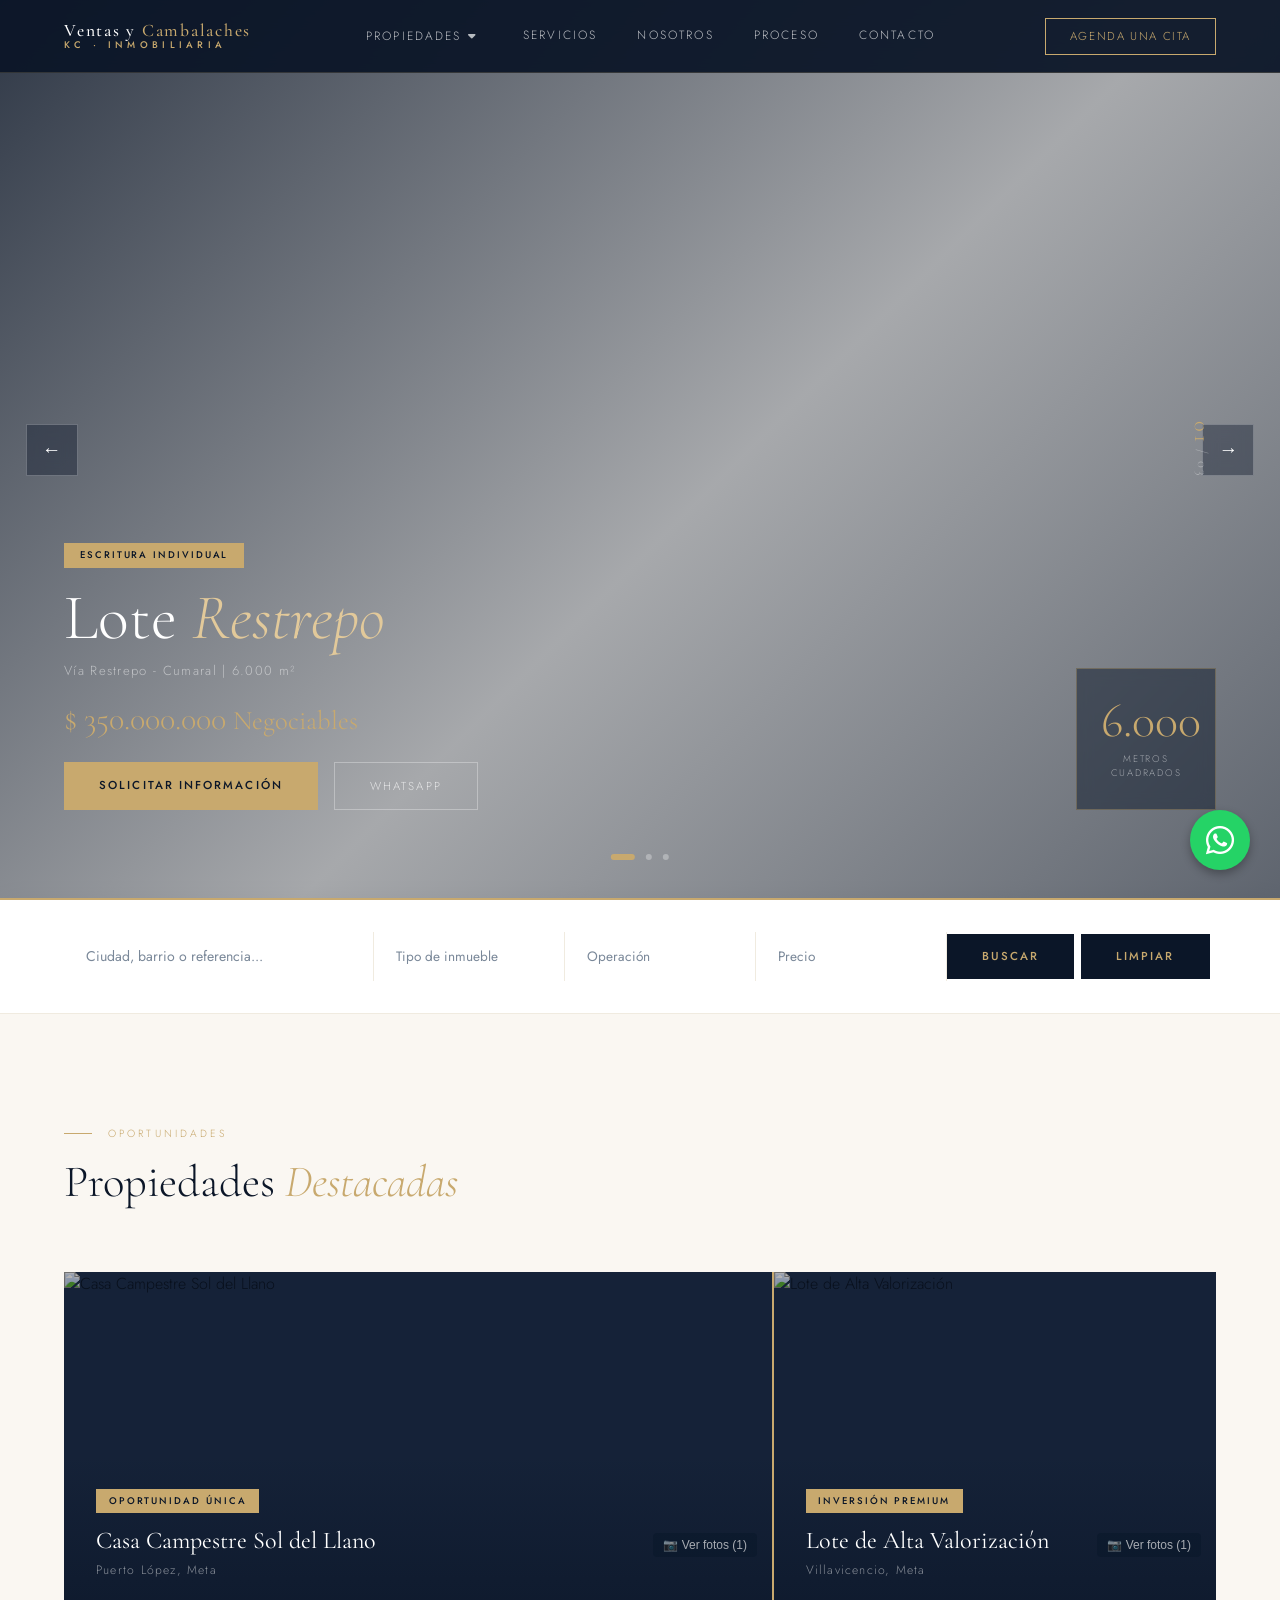
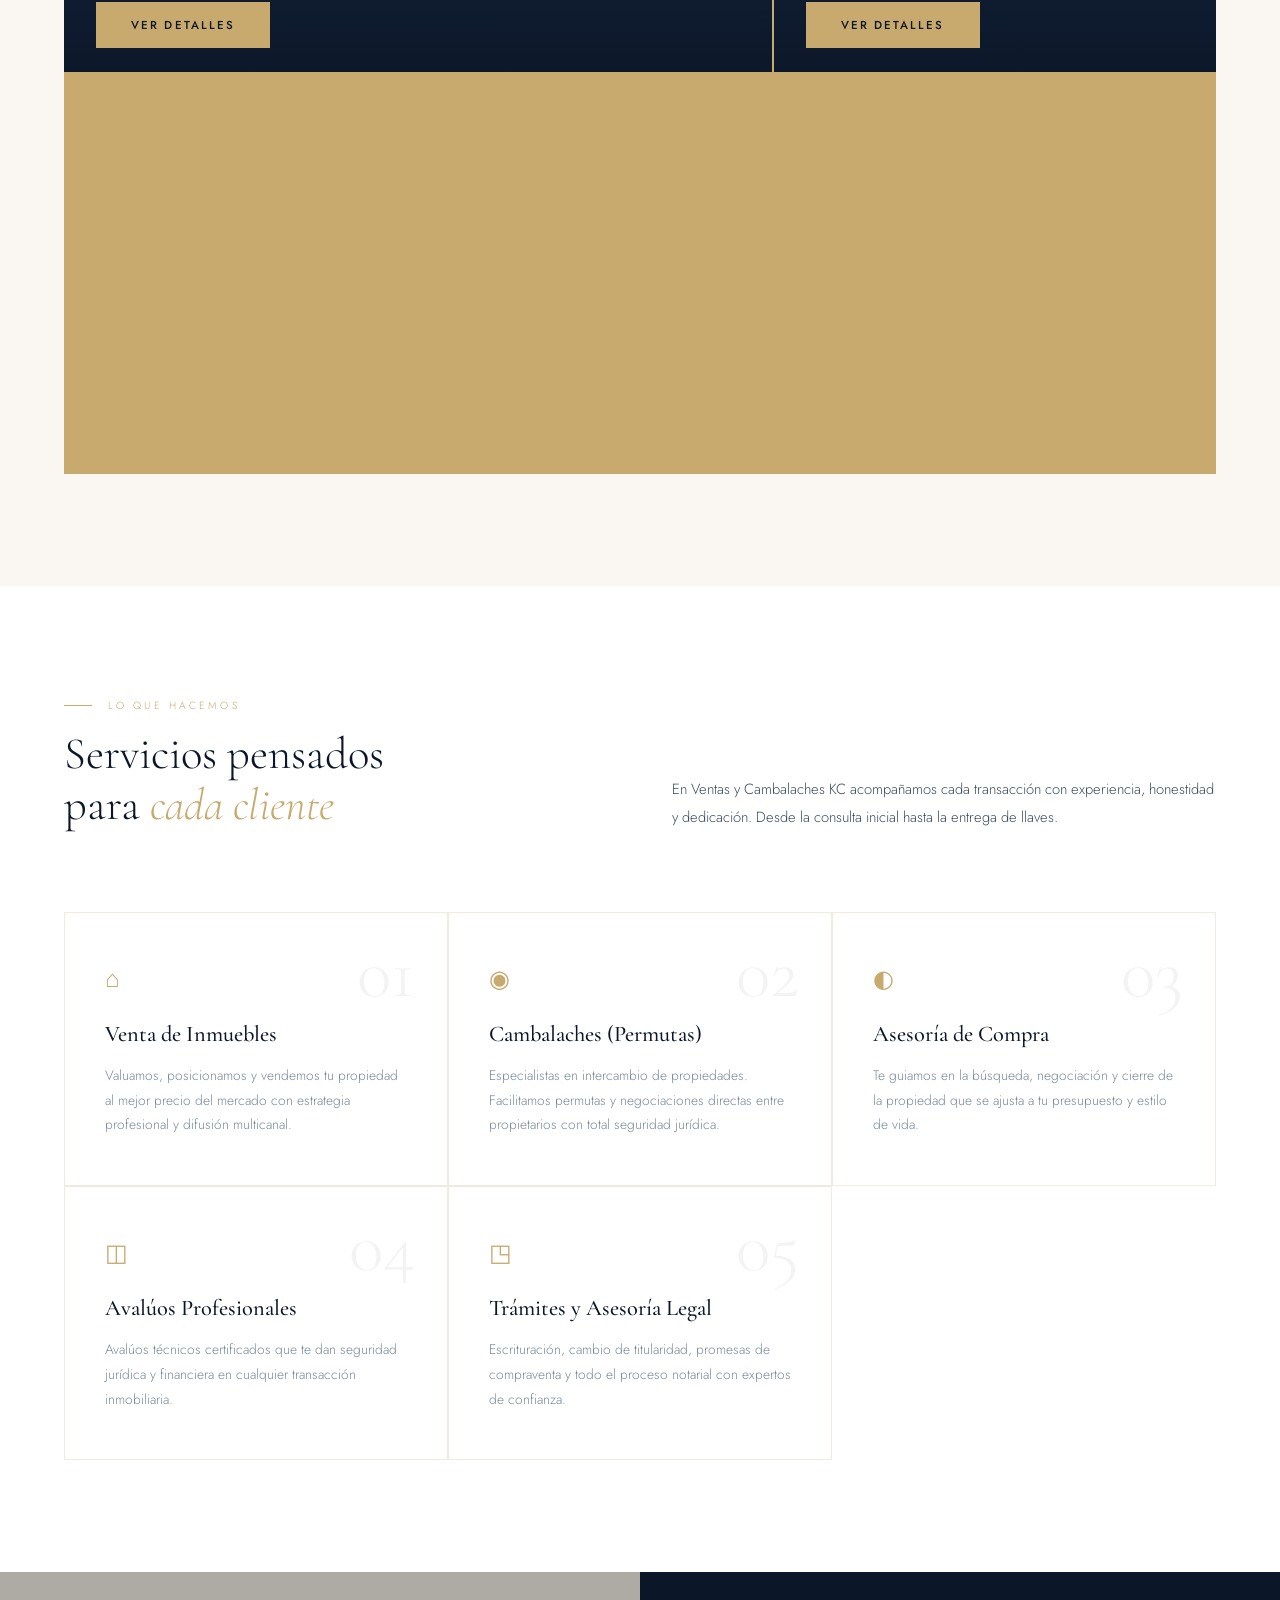
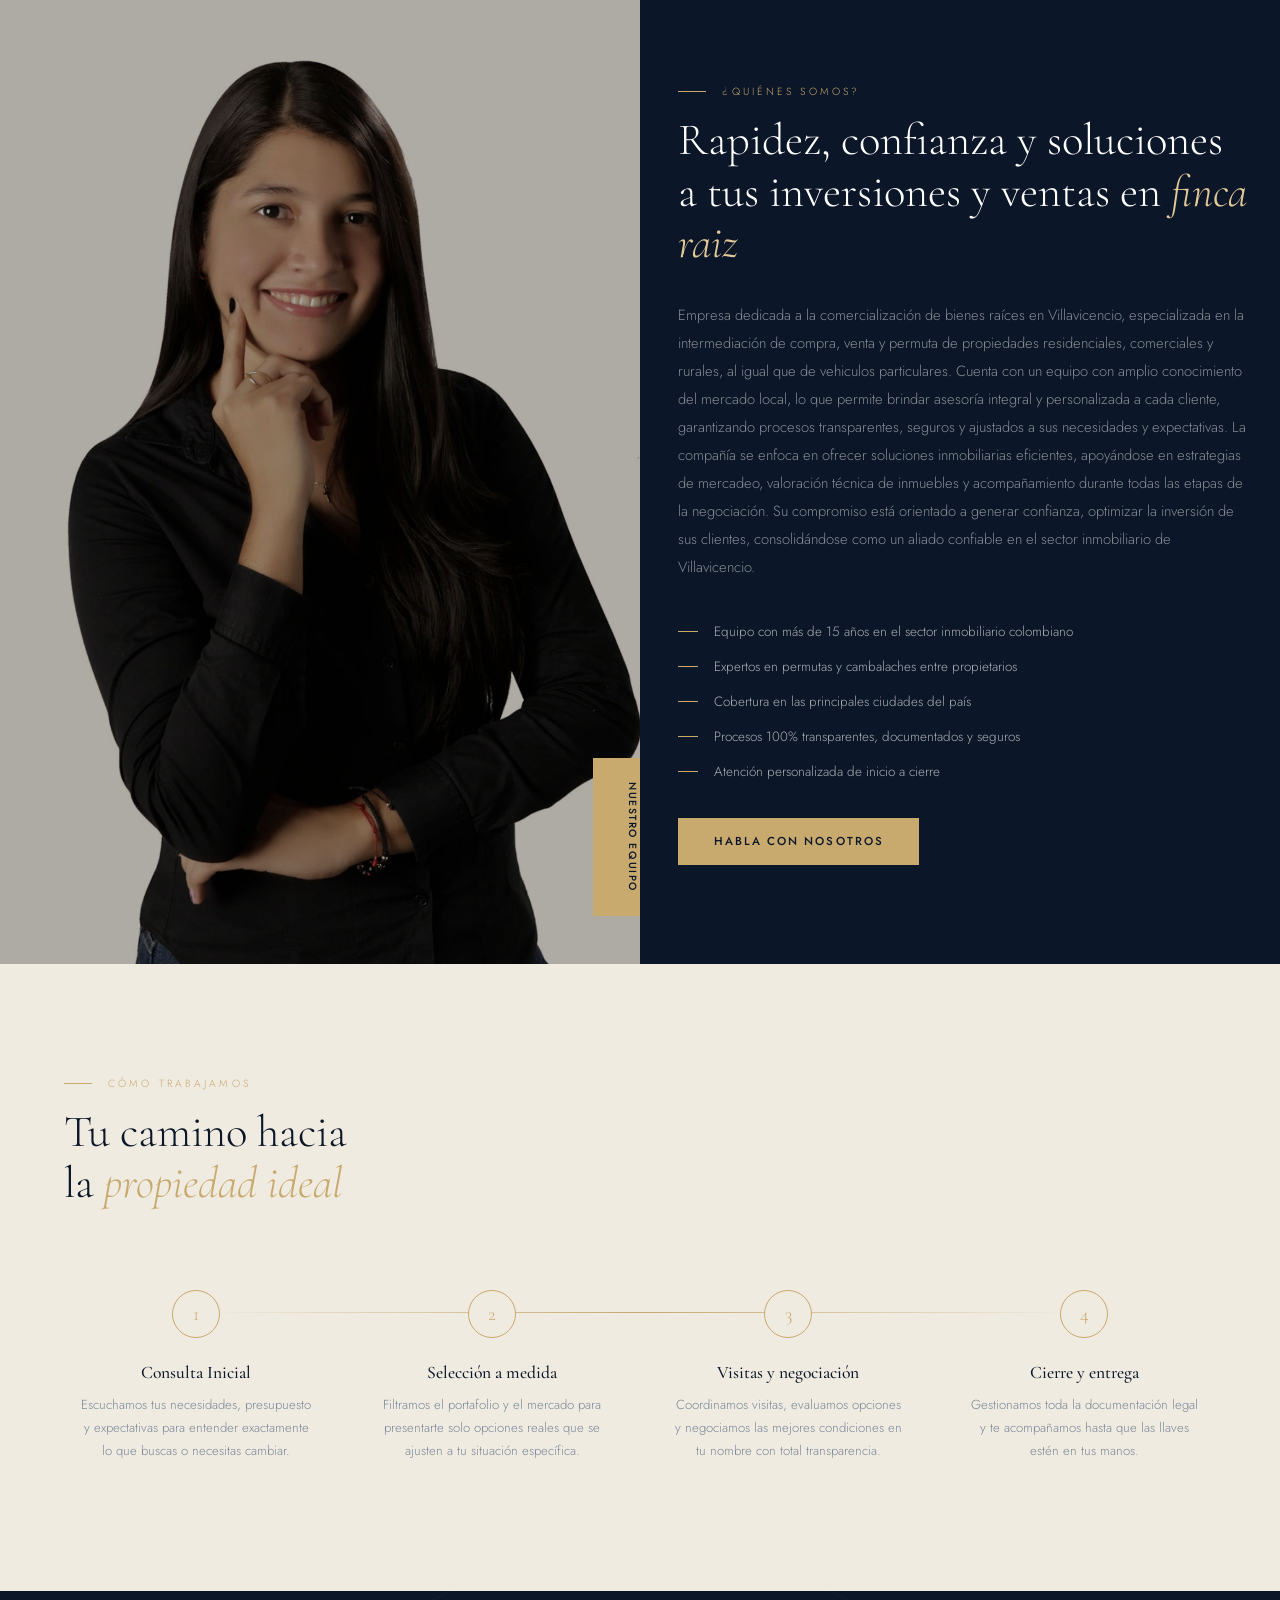
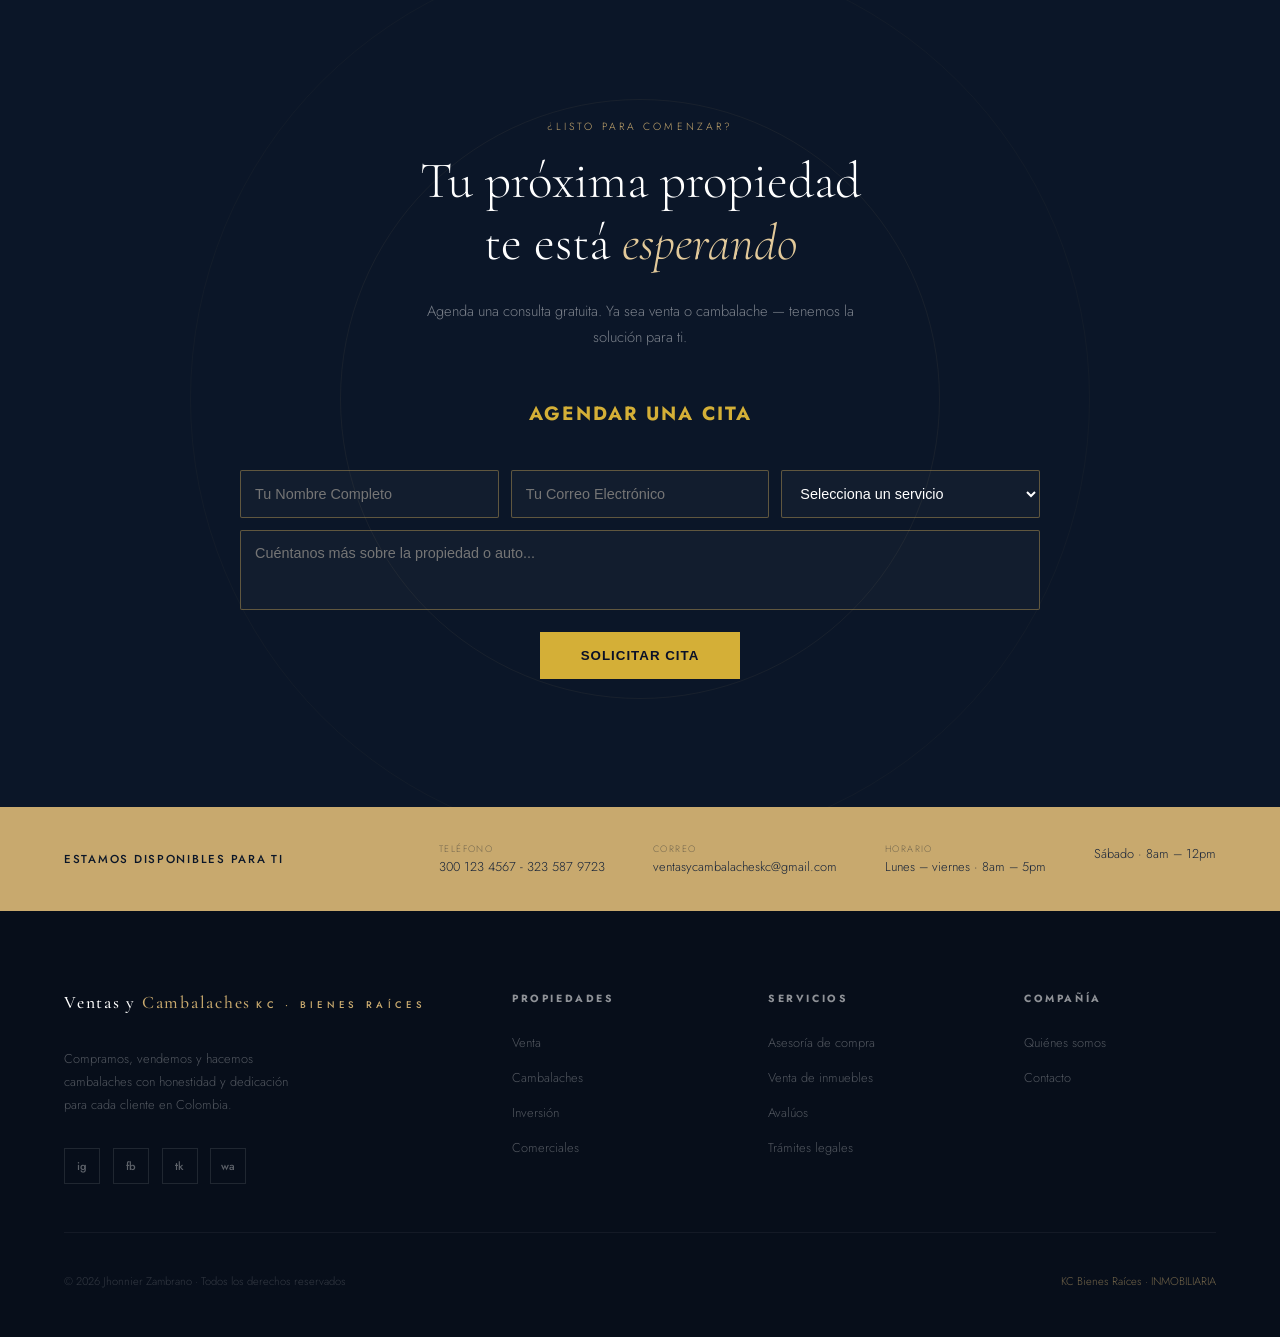
==== commit 3079c74c: "style: optimizar diseño responsivo de tarjetas de propiedades y maquetación premium para móviles" ====
--- a/index.html
+++ b/index.html
@@ -3,579 +3,26 @@
 <head>
 <meta charset="UTF-8">
 <meta name="viewport" content="width=device-width, initial-scale=1.0">
-<title>Ventas y Cambalaches KC — Bienes Raíces</title>
+<title>KC Bienes Raíces | Ventas y Cambalaches en Bogotá</title>
+<meta name="description" content="Tu próxima propiedad te está esperando. Especialistas en venta, compra y cambalaches de inmuebles y vehículos con un servicio de lujo.">
+
+<meta property="og:type" content="website">
+<meta property="og:url" content="https://jhonnz18.github.io/KC-Bienes-Raices/">
+<meta property="og:title" content="KC Bienes Raíces - Tu próxima propiedad te espera">
+<meta property="og:description" content="Agenda tu consulta gratuita para venta o cambalache. Soluciones inmobiliarias efectivas.">
+<meta property="og:image" content="https://jhonnz18.github.io/KC-Bienes-Raices/img/favicon.png">
+<meta property="twitter:card" content="summary_large_image">
+<meta property="twitter:title" content="KC Bienes Raíces">
+<meta property="twitter:description" content="Especialistas en gestión inmobiliaria y ventas.">
 <link rel="preconnect" href="https://fonts.googleapis.com">
-<link rel="icon" type="image/png" href="img/favicon.png">
+<link rel="icon" type="img/png" href="img/favicon.png">
+<link rel="apple-touch-icon" href="img/favicon.png">
+<link rel="icon" type="image/svg+xml" href="img/Logo.svg">
 <link href="https://fonts.googleapis.com/css2?family=Cormorant+Garamond:ital,wght@0,300;0,400;0,500;0,600;1,300;1,400&family=Jost:wght@300;400;500&display=swap" rel="stylesheet">
-<style>
-  *, *::before, *::after { box-sizing: border-box; margin: 0; padding: 0; }
-  :root {
-    --navy: #0B1628;
-    --navy-mid: #152238;
-    --gold: #C8A96E;
-    --gold-light: #E2C99A;
-    --gold-pale: #F5EDD8;
-    --cream: #FAF7F2;
-    --cream-dark: #F0EBE0;
-    --text-dark: #0B1628;
-    --text-mid: #3D4B5C;
-    --text-muted: #7A8899;
-    --white: #FFFFFF;
-  }
-  html { scroll-behavior: smooth; }
-  body { font-family: 'Jost', sans-serif; background: var(--cream); color: var(--text-dark); font-weight: 300; overflow-x: hidden; }
-
-  /* NAV */
-  nav {
-    position: fixed; top: 0; left: 0; right: 0; z-index: 200;
-    display: flex; align-items: center; justify-content: space-between;
-    padding: 1.1rem 5%;
-    background: rgba(11,22,40,0.94);
-    backdrop-filter: blur(14px);
-    border-bottom: 0.5px solid rgba(200,169,110,0.2);
-  }
-  .nav-logo { display: flex; flex-direction: column; line-height: 1; text-decoration: none; }
-  .nav-logo-top {
-    font-family: 'Cormorant Garamond', serif;
-    font-size: 1.1rem; font-weight: 500;
-    letter-spacing: 0.1em; color: var(--white);
-  }
-  .nav-logo-top em { font-style: normal; color: var(--gold); }
-  .nav-logo-kc {
-    font-family: 'Jost', sans-serif;
-    font-size: 0.6rem; font-weight: 500;
-    letter-spacing: 0.45em; text-transform: uppercase;
-    color: var(--gold); margin-top: 2px;
-  }
-  .nav-links { display: flex; gap: 2.5rem; list-style: none; }
-  .nav-links a {
-    font-size: 0.75rem; letter-spacing: 0.18em; text-transform: uppercase;
-    color: rgba(255,255,255,0.7); text-decoration: none; transition: color 0.3s;
-  }
-  .nav-links a:hover { color: var(--gold); }
-  .nav-cta {
-    font-size: 0.72rem; letter-spacing: 0.14em; text-transform: uppercase;
-    padding: 0.6rem 1.5rem; border: 1px solid var(--gold);
-    color: var(--gold); text-decoration: none; transition: all 0.3s;
-  }
-  .nav-cta:hover { background: var(--gold); color: var(--navy); }
-
-  /* HERO CAROUSEL */
-  .hero {
-    position: relative; height: 100vh; min-height: 700px;
-    overflow: hidden;
-  }
-
-  .carousel-track {
-    position: absolute; inset: 0;
-    display: flex; width: 400%; 
-    transition: transform 0.9s cubic-bezier(0.77,0,0.175,1);
-  }
-
-  .carousel-slide {
-    position: relative; width: 25%; flex-shrink: 0;
-    height: 100%;
-  }
-
-  .slide-bg {
-    position: absolute; inset: 0;
-    background-size: cover; background-position: center;
-    transform: scale(1.05);
-    transition: transform 8s ease-out;
-  }
-  .carousel-slide.active .slide-bg { transform: scale(1); }
-
-  .slide-overlay {
-    position: absolute; inset: 0;
-    background: linear-gradient(
-      135deg,
-      rgba(11,22,40,0.85) 0%,
-      rgba(11,22,40,0.35) 55%,
-      rgba(11,22,40,0.65) 100%
-    );
-  }
-
-  /* Animated diagonal accent */
-  .slide-accent {
-    position: absolute; top: 0; right: 0;
-    width: 38%; height: 100%;
-    border-left: 1px solid rgba(200,169,110,0.15);
-    background: linear-gradient(160deg, transparent 40%, rgba(200,169,110,0.05) 100%);
-    pointer-events: none;
-  }
-
-  .slide-content {
-    position: absolute; bottom: 0; left: 0; right: 0;
-    padding: 0 5% 7%;
-    display: flex; justify-content: space-between; align-items: flex-end;
-  }
-
-  .slide-info { max-width: 560px; }
-
-  .slide-label {
-    font-size: 0.65rem; letter-spacing: 0.3em; text-transform: uppercase;
-    color: var(--gold); margin-bottom: 1rem;
-    display: flex; align-items: center; gap: 0.8rem;
-    opacity: 0; transform: translateY(20px);
-    transition: all 0.7s ease 0.3s;
-  }
-  .slide-label::before { content: ''; width: 32px; height: 1px; background: var(--gold); }
-
-  .slide-tag {
-    display: inline-block;
-    font-size: 0.6rem; letter-spacing: 0.2em; text-transform: uppercase;
-    padding: 0.35rem 1rem; background: var(--gold); color: var(--navy);
-    font-weight: 500; margin-bottom: 1rem;
-    opacity: 0; transform: translateY(20px);
-    transition: all 0.7s ease 0.4s;
-  }
-
-  .slide-name {
-    font-family: 'Cormorant Garamond', serif;
-    font-size: clamp(2.4rem, 5vw, 4.5rem); font-weight: 300; line-height: 1.05;
-    color: var(--white); margin-bottom: 0.6rem;
-    opacity: 0; transform: translateY(24px);
-    transition: all 0.7s ease 0.5s;
-  }
-  .slide-name em { font-style: italic; color: var(--gold-light); }
-
-  .slide-location {
-    font-size: 0.82rem; letter-spacing: 0.1em;
-    color: rgba(255,255,255,0.5); margin-bottom: 1.2rem;
-    opacity: 0; transform: translateY(20px);
-    transition: all 0.7s ease 0.6s;
-  }
-
-  .slide-details {
-    display: flex; gap: 1.5rem; margin-bottom: 1.8rem;
-    opacity: 0; transform: translateY(20px);
-    transition: all 0.7s ease 0.65s;
-  }
-  .slide-detail {
-    font-size: 0.8rem; color: rgba(255,255,255,0.65);
-    display: flex; align-items: center; gap: 0.4rem;
-  }
-  .slide-detail::before { content: '◆'; font-size: 0.4rem; color: var(--gold); }
-
-  .slide-price {
-    font-family: 'Cormorant Garamond', serif;
-    font-size: 2rem; font-weight: 300; color: var(--gold);
-    opacity: 0; transform: translateY(20px);
-    transition: all 0.7s ease 0.7s;
-  }
-
-  .slide-actions {
-    display: flex; gap: 1rem; margin-top: 1.5rem;
-    opacity: 0; transform: translateY(20px);
-    transition: all 0.7s ease 0.8s;
-  }
-
-  .carousel-slide.active .slide-label,
-  .carousel-slide.active .slide-tag,
-  .carousel-slide.active .slide-name,
-  .carousel-slide.active .slide-location,
-  .carousel-slide.active .slide-details,
-  .carousel-slide.active .slide-price,
-  .carousel-slide.active .slide-actions {
-    opacity: 1; transform: translateY(0);
-  }
-
-  /* Property badge card (right side) */
-  .slide-badge {
-    flex-shrink: 0;
-    border: 1px solid rgba(200,169,110,0.35);
-    padding: 1.8rem 1.5rem; text-align: center;
-    width: 140px; background: rgba(11,22,40,0.5);
-    backdrop-filter: blur(8px);
-    opacity: 0; transform: translateX(20px);
-    transition: all 0.7s ease 0.9s;
-  }
-  .carousel-slide.active .slide-badge { opacity: 1; transform: translateX(0); }
-
-  .badge-num {
-    font-family: 'Cormorant Garamond', serif;
-    font-size: 3rem; font-weight: 300; color: var(--gold); line-height: 1;
-  }
-  .badge-label {
-    font-size: 0.6rem; letter-spacing: 0.18em; text-transform: uppercase;
-    color: rgba(255,255,255,0.5); margin-top: 0.4rem; line-height: 1.5;
-  }
-
-  /* Nav arrows */
-  .carousel-arrow {
-    position: absolute; top: 50%; transform: translateY(-50%);
-    z-index: 10; width: 52px; height: 52px;
-    border: 1px solid rgba(255,255,255,0.25);
-    background: rgba(11,22,40,0.4); backdrop-filter: blur(8px);
-    color: var(--white); cursor: pointer;
-    display: flex; align-items: center; justify-content: center;
-    font-size: 1.2rem; transition: all 0.3s;
-  }
-  .carousel-arrow:hover { border-color: var(--gold); color: var(--gold); background: rgba(11,22,40,0.7); }
-  .carousel-arrow.prev { left: 2%; }
-  .carousel-arrow.next { right: 2%; }
-
-  /* Dots */
-  .carousel-dots {
-    position: absolute; bottom: 2.5rem; left: 50%;
-    transform: translateX(-50%);
-    display: flex; gap: 0.7rem; z-index: 10;
-  }
-  .carousel-dot {
-    width: 6px; height: 6px; border-radius: 50%;
-    background: rgba(255,255,255,0.3);
-    cursor: pointer; transition: all 0.4s;
-    border: none; padding: 0;
-  }
-  .carousel-dot.active { background: var(--gold); width: 24px; border-radius: 3px; }
-
-  /* Slide counter */
-  .slide-counter {
-    position: absolute; top: 50%; right: 5%;
-    transform: translateY(-50%);
-    font-family: 'Cormorant Garamond', serif;
-    font-size: 0.9rem; color: rgba(255,255,255,0.35);
-    letter-spacing: 0.15em; z-index: 10;
-    writing-mode: vertical-rl; text-orientation: mixed;
-  }
-  .slide-counter span { color: var(--gold); font-size: 1.4rem; }
-
-  /* Progress bar */
-  .carousel-progress {
-    position: absolute; bottom: 0; left: 0;
-    height: 2px; background: var(--gold);
-    width: 0%; z-index: 10;
-    transition: width 5s linear;
-  }
-  .carousel-progress.running { width: 100%; }
-
-  /* SEARCH BAR */
-  .search-bar {
-    background: var(--white); padding: 2rem 5%;
-    display: flex; align-items: center; gap: 0;
-    border-bottom: 1px solid var(--cream-dark);
-    box-shadow: 0 4px 30px rgba(11,22,40,0.06);
-  }
-  .search-field {
-    flex: 1; padding: 0.9rem 1.4rem;
-    border: none; border-right: 1px solid var(--cream-dark);
-    font-family: 'Jost', sans-serif; font-size: 0.88rem;
-    color: var(--text-dark); outline: none; background: transparent;
-  }
-  .search-field::placeholder { color: var(--text-muted); }
-  .search-select {
-    flex: 0.55; padding: 0.9rem 1.4rem;
-    border: none; border-right: 1px solid var(--cream-dark);
-    font-family: 'Jost', sans-serif; font-size: 0.85rem;
-    color: var(--text-muted); outline: none; background: transparent;
-    cursor: pointer; appearance: none;
-  }
-  .search-btn {
-    padding: 0.9rem 2.2rem; background: var(--navy);
-    color: var(--gold); font-family: 'Jost', sans-serif;
-    font-size: 0.72rem; letter-spacing: 0.18em; text-transform: uppercase;
-    border: none; cursor: pointer; transition: all 0.3s; font-weight: 500;
-  }
-  .search-btn:hover { background: var(--gold); color: var(--navy); }
-
-  /* STATS BAR */
-  .stats-bar {
-    background: var(--navy); padding: 2.8rem 5%;
-    display: grid; grid-template-columns: repeat(4, 1fr);
-  }
-  .stat-item { text-align: center; padding: 0 2rem; border-right: 0.5px solid rgba(255,255,255,0.07); }
-  .stat-item:last-child { border-right: none; }
-  .stat-num { font-family: 'Cormorant Garamond', serif; font-size: 2.8rem; font-weight: 300; color: var(--gold); line-height: 1; }
-  .stat-label { font-size: 0.65rem; letter-spacing: 0.2em; text-transform: uppercase; color: rgba(255,255,255,0.4); margin-top: 0.4rem; }
-
-  /* SECTION COMMONS */
-  section { padding: 7rem 5%; }
-  .section-label {
-    font-size: 0.65rem; letter-spacing: 0.3em; text-transform: uppercase;
-    color: var(--gold); display: flex; align-items: center; gap: 1rem; margin-bottom: 1rem;
-  }
-  .section-label::before { content: ''; width: 28px; height: 1px; background: var(--gold); }
-  .section-title { font-family: 'Cormorant Garamond', serif; font-size: clamp(2rem, 3.5vw, 3.2rem); font-weight: 300; line-height: 1.15; color: var(--navy); }
-  .section-title em { font-style: italic; color: var(--gold); }
-
-  /* SERVICES */
-  .services { background: var(--white); }
-  .services-header { display: grid; grid-template-columns: 1fr 1fr; gap: 4rem; align-items: end; margin-bottom: 5rem; }
-  .services-intro { font-size: 0.92rem; line-height: 1.9; color: var(--text-mid); }
-  .services-grid { display: grid; grid-template-columns: repeat(3, 1fr); gap: 0; }
-  .service-card {
-    padding: 3rem 2.5rem; border: 0.5px solid var(--cream-dark);
-    position: relative; transition: all 0.4s; cursor: default;
-  }
-  .service-card:hover { background: var(--navy); border-color: var(--navy); }
-  .service-card:hover .service-num { color: rgba(200,169,110,0.12); }
-  .service-card:hover .service-name { color: var(--white); }
-  .service-card:hover .service-desc { color: rgba(255,255,255,0.5); }
-  .service-num { font-family: 'Cormorant Garamond', serif; font-size: 4.5rem; font-weight: 300; color: rgba(11,22,40,0.05); line-height: 1; position: absolute; top: 1.5rem; right: 2rem; transition: color 0.4s; }
-  .service-icon { font-size: 1.5rem; color: var(--gold); margin-bottom: 1.5rem; }
-  .service-name { font-family: 'Cormorant Garamond', serif; font-size: 1.4rem; font-weight: 500; color: var(--navy); margin-bottom: 1rem; transition: color 0.4s; }
-  .service-desc { font-size: 0.86rem; line-height: 1.8; color: var(--text-muted); transition: color 0.4s; }
-
-  /* PROPERTIES */
-  .properties { background: var(--cream); }
-  .properties-header { display: flex; justify-content: space-between; align-items: flex-end; margin-bottom: 4rem; }
-  .properties-grid { display: grid; grid-template-columns: 1.6fr 1fr; gap: 1.5px; }
-  .prop-main { grid-row: span 2; }
-  .prop-card { position: relative; overflow: hidden; cursor: pointer; background: var(--navy-mid); }
-  .prop-card-img { width: 100%; height: 100%; min-height: 300px; object-fit: cover; display: block; filter: brightness(0.7); transition: all 0.6s ease; }
-  .prop-main .prop-card-img { min-height: 620px; }
-  .prop-card:hover .prop-card-img { filter: brightness(0.5); transform: scale(1.04); }
-  .prop-info { position: absolute; bottom: 0; left: 0; right: 0; padding: 2rem; background: linear-gradient(to top, rgba(11,22,40,0.9) 0%, transparent 100%); transform: translateY(8px); transition: transform 0.4s; }
-  .prop-card:hover .prop-info { transform: translateY(0); }
-  .prop-tag { display: inline-block; font-size: 0.6rem; letter-spacing: 0.2em; text-transform: uppercase; padding: 0.3rem 0.8rem; background: var(--gold); color: var(--navy); margin-bottom: 0.8rem; font-weight: 500; }
-  .prop-name { font-family: 'Cormorant Garamond', serif; font-size: 1.5rem; font-weight: 400; color: var(--white); margin-bottom: 0.4rem; }
-  .prop-main .prop-name { font-size: 2.2rem; }
-  .prop-location { font-size: 0.76rem; color: rgba(255,255,255,0.5); letter-spacing: 0.1em; margin-bottom: 0.8rem; }
-  .prop-details { display: flex; gap: 1.5rem; font-size: 0.76rem; color: rgba(255,255,255,0.55); }
-  .prop-price { font-family: 'Cormorant Garamond', serif; font-size: 1.5rem; font-weight: 300; color: var(--gold); margin-top: 0.5rem; }
-
-  /* ABOUT */
-  .about { background: var(--navy); display: grid; grid-template-columns: 1fr 1fr; gap: 0; padding: 0; }
-  .about-image { position: relative; min-height: 600px; overflow: hidden; }
-  .about-image img { width: 100%; height: 100%; object-fit: cover; display: block; filter: brightness(0.65) sepia(0.15); }
-  .about-image-label { position: absolute; bottom: 3rem; right: -2rem; background: var(--gold); padding: 1.5rem 2rem; color: var(--navy); font-size: 0.65rem; letter-spacing: 0.15em; text-transform: uppercase; font-weight: 500; writing-mode: vertical-rl; }
-  .about-content { padding: 7rem 5% 7rem 6%; }
-  .about .section-label { color: var(--gold); }
-  .about .section-title { color: var(--white); }
-  .about .section-title em { color: var(--gold-light); }
-  .about-body { font-size: 0.92rem; line-height: 1.9; color: rgba(255,255,255,0.5); margin-top: 2rem; margin-bottom: 2.5rem; }
-  .about-features { list-style: none; display: flex; flex-direction: column; gap: 1rem; margin-bottom: 3rem; }
-  .about-features li { font-size: 0.84rem; color: rgba(255,255,255,0.65); display: flex; align-items: center; gap: 1rem; }
-  .about-features li::before { content: ''; width: 20px; height: 1px; background: var(--gold); flex-shrink: 0; }
-
-  /* PROCESS */
-  .process { background: var(--cream-dark); }
-  .process-steps { display: grid; grid-template-columns: repeat(4, 1fr); gap: 2rem; margin-top: 4rem; position: relative; }
-  .process-steps::before { content: ''; position: absolute; top: 2.4rem; left: 12.5%; right: 12.5%; height: 1px; background: linear-gradient(to right, transparent, var(--gold), transparent); }
-  .process-step { text-align: center; padding: 1rem; }
-  .step-num { width: 48px; height: 48px; border-radius: 50%; border: 1px solid var(--gold); display: flex; align-items: center; justify-content: center; margin: 0 auto 1.5rem; font-family: 'Cormorant Garamond', serif; font-size: 1.2rem; color: var(--gold); background: var(--cream-dark); position: relative; z-index: 1; }
-  .step-title { font-family: 'Cormorant Garamond', serif; font-size: 1.1rem; font-weight: 500; color: var(--navy); margin-bottom: 0.7rem; }
-  .step-desc { font-size: 0.82rem; line-height: 1.75; color: var(--text-muted); }
-
-  /* TESTIMONIALS */
-  .testimonials { background: var(--white); }
-  .testimonials-grid { display: grid; grid-template-columns: repeat(3, 1fr); gap: 2rem; margin-top: 4rem; }
-  .testimonial-card { padding: 2.5rem; border: 0.5px solid var(--cream-dark); position: relative; }
-  .testimonial-card::before { content: '"'; font-family: 'Cormorant Garamond', serif; font-size: 5rem; font-weight: 300; color: var(--gold-pale); position: absolute; top: 0.5rem; left: 1.5rem; line-height: 1; }
-  .testimonial-text { font-size: 0.88rem; line-height: 1.9; color: var(--text-mid); margin-bottom: 2rem; padding-top: 1.5rem; }
-  .testimonial-author { display: flex; align-items: center; gap: 1rem; }
-  .author-avatar { width: 42px; height: 42px; border-radius: 50%; background: var(--navy); display: flex; align-items: center; justify-content: center; font-family: 'Cormorant Garamond', serif; font-size: 1rem; color: var(--gold); }
-  .author-name { font-size: 0.84rem; font-weight: 500; color: var(--navy); }
-  .author-role { font-size: 0.7rem; letter-spacing: 0.1em; color: var(--text-muted); margin-top: 0.15rem; }
-
-  /* CTA */
-  .cta-section { background: var(--navy); padding: 8rem 5%; text-align: center; position: relative; overflow: hidden; }
-  .cta-section::before { content: ''; position: absolute; top: 50%; left: 50%; transform: translate(-50%,-50%); width: 600px; height: 600px; border-radius: 50%; border: 0.5px solid rgba(200,169,110,0.07); }
-  .cta-section::after { content: ''; position: absolute; top: 50%; left: 50%; transform: translate(-50%,-50%); width: 900px; height: 900px; border-radius: 50%; border: 0.5px solid rgba(200,169,110,0.04); }
-  .cta-label { color: var(--gold); justify-content: center; }
-  .cta-label::before { display: none; }
-  .cta-title { font-family: 'Cormorant Garamond', serif; font-size: clamp(2.2rem, 4vw, 4rem); font-weight: 300; color: var(--white); margin-bottom: 1.5rem; position: relative; z-index: 1; }
-  .cta-title em { font-style: italic; color: var(--gold-light); }
-  .cta-desc { font-size: 0.92rem; color: rgba(255,255,255,0.45); max-width: 460px; margin: 0 auto 3rem; line-height: 1.8; position: relative; z-index: 1; }
-  .cta-actions { display: flex; justify-content: center; gap: 1.2rem; position: relative; z-index: 1; }
-
-  /* BTNs */
-  .btn-primary { font-size: 0.72rem; letter-spacing: 0.18em; text-transform: uppercase; padding: 0.95rem 2.2rem; background: var(--gold); color: var(--navy); text-decoration: none; font-weight: 500; transition: all 0.3s; }
-  .btn-primary:hover { background: var(--gold-light); }
-  .btn-ghost { font-size: 0.72rem; letter-spacing: 0.18em; text-transform: uppercase; padding: 0.95rem 2.2rem; border: 1px solid rgba(255,255,255,0.3); color: rgba(255,255,255,0.7); text-decoration: none; transition: all 0.3s; }
-  .btn-ghost:hover { border-color: var(--gold); color: var(--gold); }
-
-  /* CONTACT STRIP */
-  .contact-strip { background: var(--gold); padding: 2.2rem 5%; display: flex; justify-content: space-between; align-items: center; }
-  .contact-strip-text { font-size: 0.72rem; letter-spacing: 0.15em; text-transform: uppercase; color: var(--navy); font-weight: 500; }
-  .contact-strip-info { display: flex; gap: 3rem; }
-  .contact-item { font-size: 0.8rem; color: var(--navy-mid); }
-  .contact-item-label { font-size: 0.58rem; letter-spacing: 0.15em; text-transform: uppercase; color: rgba(11,22,40,0.45); display: block; margin-bottom: 0.1rem; }
-
-  /* FOOTER */
-  footer { background: #070E1A; padding: 5rem 5% 3rem; }
-  .footer-grid { display: grid; grid-template-columns: 2fr 1fr 1fr 1fr; gap: 4rem; padding-bottom: 3rem; border-bottom: 0.5px solid rgba(255,255,255,0.05); margin-bottom: 2.5rem; }
-  .footer-tagline { font-size: 0.8rem; line-height: 1.8; color: rgba(255,255,255,0.3); max-width: 240px; margin: 1.2rem 0 2rem; }
-  .footer-social { display: flex; gap: 0.8rem; }
-  .social-btn { width: 36px; height: 36px; border: 0.5px solid rgba(255,255,255,0.1); display: flex; align-items: center; justify-content: center; color: rgba(255,255,255,0.35); text-decoration: none; font-size: 0.7rem; font-weight: 500; transition: all 0.3s; }
-  .social-btn:hover { border-color: var(--gold); color: var(--gold); }
-  .footer-col h4 { font-size: 0.65rem; letter-spacing: 0.25em; text-transform: uppercase; color: rgba(255,255,255,0.55); margin-bottom: 1.5rem; }
-  .footer-links { list-style: none; display: flex; flex-direction: column; gap: 0.75rem; }
-  .footer-links a { font-size: 0.8rem; color: rgba(255,255,255,0.3); text-decoration: none; transition: color 0.3s; }
-  .footer-links a:hover { color: var(--gold); }
-  .footer-bottom { display: flex; justify-content: space-between; font-size: 0.7rem; color: rgba(255,255,255,0.18); }
-  .footer-bottom .gold { color: var(--gold); opacity: 0.55; }
-
-  /* ── HAMBURGER ── */
-  .nav-hamburger {
-    display: none; flex-direction: column; gap: 5px;
-    cursor: pointer; padding: 4px; background: none; border: none;
-    z-index: 300;
-  }
-  .nav-hamburger span {
-    display: block; width: 24px; height: 1.5px;
-    background: var(--white); transition: all 0.35s;
-  }
-  .nav-hamburger.open span:nth-child(1) { transform: translateY(6.5px) rotate(45deg); }
-  .nav-hamburger.open span:nth-child(2) { opacity: 0; transform: scaleX(0); }
-  .nav-hamburger.open span:nth-child(3) { transform: translateY(-6.5px) rotate(-45deg); }
-
-  /* ── MOBILE MENU OVERLAY ── */
-  .mobile-menu {
-    display: none; position: fixed; inset: 0; z-index: 250;
-    background: rgba(11,22,40,0.98);
-    flex-direction: column; align-items: center; justify-content: center;
-    gap: 0;
-    opacity: 0; transition: opacity 0.35s;
-  }
-  .mobile-menu.open { opacity: 1; }
-  .mobile-menu a {
-    font-size: 1.6rem; font-family: 'Cormorant Garamond', serif;
-    font-weight: 300; color: rgba(255,255,255,0.7);
-    text-decoration: none; padding: 1rem 2rem;
-    letter-spacing: 0.08em; transition: color 0.3s;
-    border-bottom: 0.5px solid rgba(255,255,255,0.06); width: 100%; text-align: center;
-  }
-  .mobile-menu a:hover { color: var(--gold); }
-  .mobile-menu .mobile-cta {
-    margin-top: 2rem; font-size: 0.8rem; letter-spacing: 0.18em;
-    text-transform: uppercase; font-family: 'Jost', sans-serif;
-    padding: 1rem 3rem; border: 1px solid var(--gold);
-    color: var(--gold); font-weight: 500;
-  }
-
-  /* ════════════════════════════════════════
-     TABLET  ≤ 1024px
-  ════════════════════════════════════════ */
-  @media (max-width: 1024px) {
-    .nav-links { gap: 1.5rem; }
-    .nav-links a { font-size: 0.7rem; }
-
-    .slide-badge { display: none; }
-    .slide-counter { display: none; }
-    .slide-content { padding: 0 5% 6%; }
-
-    .stats-bar { grid-template-columns: repeat(2, 1fr); gap: 0; }
-    .stat-item { border-right: none; border-bottom: 0.5px solid rgba(255,255,255,0.07); padding: 2rem; }
-    .stat-item:nth-child(1), .stat-item:nth-child(2) { border-right: 0.5px solid rgba(255,255,255,0.07); }
-    .stat-item:nth-child(3), .stat-item:nth-child(4) { border-bottom: none; }
-
-    .services-header { grid-template-columns: 1fr; gap: 1.5rem; }
-    .services-grid { grid-template-columns: repeat(2, 1fr); }
-
-    .properties-grid { grid-template-columns: 1fr; }
-    .prop-main { grid-row: span 1; }
-    .prop-main .prop-card-img { min-height: 420px; }
-    .prop-main .prop-name { font-size: 1.8rem; }
-
-    .about { grid-template-columns: 1fr; }
-    .about-image { min-height: 360px; }
-    .about-image-label { display: none; }
-    .about-content { padding: 4rem 5%; }
-
-    .process-steps { grid-template-columns: repeat(2, 1fr); }
-    .process-steps::before { display: none; }
-
-    .testimonials-grid { grid-template-columns: repeat(2, 1fr); }
-
-    .footer-grid { grid-template-columns: 1fr 1fr; gap: 2.5rem; }
-  }
-
-  /* ════════════════════════════════════════
-     MOBILE  ≤ 768px
-  ════════════════════════════════════════ */
-  @media (max-width: 768px) {
-    /* Nav */
-    .nav-links { display: none; }
-    .nav-cta { display: none; }
-    .nav-hamburger { display: flex; }
-    nav { padding: 1rem 5%; }
-
-    /* Hero */
-    .hero { min-height: 100svh; }
-    .slide-content { padding: 0 5% 8%; flex-direction: column; align-items: flex-start; }
-    .slide-info { max-width: 100%; }
-    .slide-name { font-size: clamp(1.9rem, 8vw, 3rem); }
-    .slide-label { margin-bottom: 0.6rem; }
-    .slide-details { flex-wrap: wrap; gap: 0.8rem; margin-bottom: 1.2rem; }
-    .slide-price { font-size: 1.5rem; }
-    .slide-actions { flex-direction: column; gap: 0.75rem; }
-    .slide-actions a { text-align: center; }
-    .carousel-arrow { width: 40px; height: 40px; font-size: 1rem; }
-    .carousel-arrow.prev { left: 1%; }
-    .carousel-arrow.next { right: 1%; }
-    .carousel-dots { bottom: 1.5rem; }
-
-    /* Search bar */
-    .search-bar { flex-direction: column; align-items: stretch; padding: 1rem 5%; gap: 0; }
-    .search-field { border-right: none; border-bottom: 1px solid var(--cream-dark); }
-    .search-select { border-right: none; border-bottom: 1px solid var(--cream-dark); padding: 0.85rem 1rem; }
-    .search-btn { padding: 1rem; font-size: 0.8rem; }
-
-    /* Stats */
-    .stats-bar { grid-template-columns: repeat(2, 1fr); padding: 1.5rem 4%; }
-    .stat-item { padding: 1.2rem 1rem; }
-    .stat-num { font-size: 2rem; }
-
-    /* Sections */
-    section { padding: 4rem 5%; }
-
-    /* Services */
-    .services-header { grid-template-columns: 1fr; gap: 1rem; margin-bottom: 2.5rem; }
-    .services-grid { grid-template-columns: 1fr; }
-    .service-card { padding: 2rem 1.5rem; }
-
-    /* Properties */
-    .properties-header { flex-direction: column; align-items: flex-start; gap: 1.5rem; margin-bottom: 2rem; }
-    .properties-grid { grid-template-columns: 1fr; gap: 2px; }
-    .prop-card-img { min-height: 260px; }
-    .prop-main .prop-card-img { min-height: 300px; }
-    .prop-main .prop-name { font-size: 1.5rem; }
-    .prop-info { padding: 1.2rem; }
-    .prop-details { flex-wrap: wrap; gap: 0.6rem; }
-
-    /* About */
-    .about { display: flex; flex-direction: column; }
-    .about-image { min-height: 280px; order: 1; }
-    .about-content { padding: 3rem 5%; order: 2; }
-
-    /* Process */
-    .process-steps { grid-template-columns: repeat(2, 1fr); gap: 1.5rem; margin-top: 2.5rem; }
-
-    /* Testimonials */
-    .testimonials-grid { grid-template-columns: 1fr; gap: 1.5rem; margin-top: 2.5rem; }
-
-    /* CTA */
-    .cta-section { padding: 5rem 5%; }
-    .cta-actions { flex-direction: column; align-items: center; gap: 1rem; }
-    .cta-actions a { width: 100%; max-width: 280px; text-align: center; }
-
-    /* Contact strip */
-    .contact-strip { flex-direction: column; gap: 1.2rem; padding: 2rem 5%; text-align: center; }
-    .contact-strip-info { flex-direction: column; gap: 0.8rem; align-items: center; }
-
-    /* Footer */
-    .footer-grid { grid-template-columns: 1fr; gap: 2rem; }
-    .footer-bottom { flex-direction: column; gap: 0.5rem; text-align: center; }
-  }
-
-  /* ════════════════════════════════════════
-     SMALL MOBILE  ≤ 480px
-  ════════════════════════════════════════ */
-  @media (max-width: 480px) {
-    .slide-name { font-size: clamp(1.6rem, 7vw, 2.2rem); }
-    .slide-detail { font-size: 0.72rem; }
-    .process-steps { grid-template-columns: 1fr; }
-    .stat-item { padding: 1rem 0.5rem; }
-    .stat-num { font-size: 1.8rem; }
-    .stat-label { font-size: 0.58rem; }
-    .btn-primary, .btn-ghost { padding: 0.85rem 1.5rem; font-size: 0.68rem; }
-    section { padding: 3.5rem 5%; }
-  }
-</style>
+<link rel="stylesheet" href="css/styles.css">
+<link rel="stylesheet" href="https://cdnjs.cloudflare.com/ajax/libs/font-awesome/6.0.0/css/all.min.css">
 </head>
 <body>
-
 <!-- NAV -->
 <nav>
   <a href="#" class="nav-logo">
@@ -583,7 +30,13 @@
     <span class="nav-logo-kc">KC · INMOBILIARIA</span>
   </a>
   <ul class="nav-links">
-    <li><a href="#propiedades">Propiedades</a></li>
+    <li class="dropdown">
+    <a href="#" class="dropbtn">PROPIEDADES <i class="fas fa-caret-down"></i></a>
+    <div class="dropdown-content">
+        <a href="casas-lotes.html">Casas y Lotes</a>
+        <a href="vehiculos.html">Vehículos</a>
+    </div>
+</li>
     <li><a href="#servicios">Servicios</a></li>
     <li><a href="#nosotros">Nosotros</a></li>
     <li><a href="#proceso">Proceso</a></li>
@@ -595,177 +48,163 @@
   </button>
 </nav>
 <div class="mobile-menu" id="mobileMenu">
-  <a href="#propiedades" class="mobile-link">Propiedades</a>
-  <a href="#servicios" class="mobile-link">Servicios</a>
-  <a href="#nosotros" class="mobile-link">Nosotros</a>
-  <a href="#proceso" class="mobile-link">Proceso</a>
-  <a href="#contacto" class="mobile-link">Contacto</a>
-  <a href="#contacto" class="mobile-cta">Agenda una cita</a>
-</div>
-
-<!-- HERO CAROUSEL -->
+  <button class="close-menu" onclick="toggleMenu()">&times;</button>
+
+  <a href="#propiedades" class="mobile-link" onclick="toggleMenu()">Propiedades</a>
+  <a href="vehiculos.html" class="mobile-link" onclick="toggleMenu()">Vehículos</a> <a href="#servicios" class="mobile-link" onclick="toggleMenu()">Servicios</a>
+  <a href="#nosotros" class="mobile-link" onclick="toggleMenu()">Nosotros</a>
+  <a href="#proceso" class="mobile-link" onclick="toggleMenu()">Proceso</a>
+  <a href="#contacto" class="mobile-link" onclick="toggleMenu()">Contacto</a>
+  <a href="#contacto" class="mobile-cta" onclick="toggleMenu()">Agenda una cita</a>
+</div>
+
 <div class="hero">
-
-  <div class="carousel-track" id="track">
-
-    <!-- Slide 1 -->
-    <div class="carousel-slide active">
-      <div class="slide-bg" style="background-image:url('https://images.unsplash.com/photo-1613490493576-7fde63acd811?w=1800&q=90')"></div>
-      <div class="slide-overlay"></div>
-      <div class="slide-accent"></div>
-      <div class="slide-content">
-        <div class="slide-info">
-          <div class="slide-label">Propiedad Destacada</div>
-          <span class="slide-tag">En Venta</span>
-          <h1 class="slide-name">Casa <em>El Poblado</em></h1>
-          <div class="slide-location">El Poblado · Medellín, Antioquia</div>
-          <div class="slide-details">
-            <span class="slide-detail">5 habitaciones</span>
-            <span class="slide-detail">4 baños</span>
-            <span class="slide-detail">380 m²</span>
-            <span class="slide-detail">Piscina privada</span>
-          </div>
-          <div class="slide-price">$ 1.850.000.000</div>
-          <div class="slide-actions">
-            <a href="#" class="btn-primary">Ver detalles</a>
-            <a href="https://wa.me/573001234567" class="btn-ghost">Consultar</a>
-          </div>
+    <div class="carousel-track" id="track">
+        <div class="carousel-slide">
+            <div class="slide-bg" style="background-image:url('img/propiedades/lote_restrepo_cumaral_1.webp')"></div>
+            <div class="slide-overlay"></div>
+            <div class="slide-content">
+                <div class="slide-info">
+                    <span class="slide-tag">Escritura Individual</span>
+                    <h1 class="slide-name">Lote <em>Restrepo</em></h1>
+                    <div class="slide-location">Vía Restrepo - Cumaral | 6.000 m²</div>
+                    <div class="slide-price">$ 350.000.000 <small>Negociables</small></div>
+                    <div class="slide-actions">
+                        <a href="#contacto" class="btn-primary">Solicitar Información</a>
+                        <a href="https://wa.me/573138341671?text=Hola%20KC%20Inmobiliaria,%20me%20interesa%20el%20Lote%20Restrepo%20de%20350M.%20¿Me%20podrían%20dar%20más%20información?" class="btn-ghost">WhatsApp</a>
+                    </div>
+                </div>
+
+                <div class="slide-badge">
+                    <div class="badge-num">6.000</div>
+                    <div class="badge-label">Metros <br> Cuadrados</div>
+                </div>
+            </div>
         </div>
-        <div class="slide-badge">
-          <div class="badge-num">340+</div>
-          <div class="badge-label">Propiedades<br>gestionadas</div>
+
+        <div class="carousel-slide">
+            <div class="slide-bg" style="background-image:url('img/propiedades/lote_restrepo_cumaral_2.webp')"></div>
+            <div class="slide-overlay"></div>
+            <div class="slide-content">
+                <div class="slide-info">
+                    <span class="slide-tag">Documentación al día</span>
+                    <h1 class="slide-name">Ubicación <em>Privilegiada</em></h1>
+                    <div class="slide-location">Sector de Alta Valorización | Predial Pago</div>
+                    <div class="slide-actions">
+                        <a href="https://wa.me/573138341671?text=Hola,%20vi%20el%20Lote%20en%20Restrepo%20en%20la%20web%20y%20me%20interesaría%20conocerlo." class="btn-primary">Ver Ubicación</a>
+                    </div>
+                </div>
+
+                <div class="slide-badge">
+                    <div class="badge-num">01</div>
+                    <div class="badge-label">Escritura <br> Individual</div>
+                </div>
+            </div>
         </div>
-      </div>
-    </div>
-
-    <!-- Slide 2 -->
-    <div class="carousel-slide">
-      <div class="slide-bg" style="background-image:url('https://images.unsplash.com/photo-1600596542815-ffad4c1539a9?w=1800&q=90')"></div>
-      <div class="slide-overlay"></div>
-      <div class="slide-accent"></div>
-      <div class="slide-content">
-        <div class="slide-info">
-          <div class="slide-label">Exclusividad Premium</div>
-          <span class="slide-tag">En Venta</span>
-          <h1 class="slide-name">Villa <em>Campestre</em></h1>
-          <div class="slide-location">Cajicá · Cundinamarca</div>
-          <div class="slide-details">
-            <span class="slide-detail">6 habitaciones</span>
-            <span class="slide-detail">5 baños</span>
-            <span class="slide-detail">520 m²</span>
-            <span class="slide-detail">Jardín 2.000 m²</span>
-          </div>
-          <div class="slide-price">$ 2.200.000.000</div>
-          <div class="slide-actions">
-            <a href="#" class="btn-primary">Ver detalles</a>
-            <a href="https://wa.me/573001234567" class="btn-ghost">Consultar</a>
-          </div>
+
+        <div class="carousel-slide">
+            <div class="slide-bg" style="background-image:url('img/propiedades/lote_restrepo_cumaral_3.webp')"></div>
+            <div class="slide-overlay"></div>
+            <div class="slide-content">
+                <div class="slide-info">
+                    <span class="slide-tag">Gran Extensión</span>
+                    <h1 class="slide-name">6.000 <em>Metros²</em></h1>
+                    <div class="slide-location">Ideal para Casa Campestre o Inversión</div>
+                    <div class="slide-actions">
+                        <a href="https://wa.me/573138341671?text=Hola,%20vi%20el%20Lote%20en%20Restrepo%20en%20la%20web%20y%20me%20interesaría%20conocerlo." class="btn-primary">Contactar Ahora</a>
+                    </div>
+                </div>
+
+                <div class="slide-badge">
+                    <div class="badge-num">100%</div>
+                    <div class="badge-label">Terreno <br> Plano</div>
+                </div>
+            </div>
         </div>
-        <div class="slide-badge">
-          <div class="badge-num">98%</div>
-          <div class="badge-label">Clientes<br>satisfechos</div>
-        </div>
-      </div>
-    </div>
-
-    <!-- Slide 3 -->
-    <div class="carousel-slide">
-      <div class="slide-bg" style="background-image:url('https://images.unsplash.com/photo-1560448204-e02f11c3d0e2?w=1800&q=85')"></div>
-      <div class="slide-overlay"></div>
-      <div class="slide-accent"></div>
-      <div class="slide-content">
-        <div class="slide-info">
-          <div class="slide-label">Vida en altura</div>
-          <span class="slide-tag">En Venta</span>
-          <h1 class="slide-name">Penthouse <em>Chicó</em></h1>
-          <div class="slide-location">Chicó Norte · Bogotá, D.C.</div>
-          <div class="slide-details">
-            <span class="slide-detail">3 habitaciones</span>
-            <span class="slide-detail">2 baños</span>
-            <span class="slide-detail">145 m²</span>
-            <span class="slide-detail">Vista panorámica</span>
-          </div>
-          <div class="slide-price">$ 8.500.000 <small style="font-size:1rem;opacity:.7">/ mes</small></div>
-          <div class="slide-actions">
-            <a href="#" class="btn-primary">Ver detalles</a>
-            <a href="https://wa.me/573001234567" class="btn-ghost">Consultar</a>
-          </div>
-        </div>
-        <div class="slide-badge">
-          <div class="badge-num">12</div>
-          <div class="badge-label">Ciudades en<br>Colombia</div>
-        </div>
-      </div>
-    </div>
-
-    <!-- Slide 4 -->
-    <div class="carousel-slide">
-      <div class="slide-bg" style="background-image:url('https://images.unsplash.com/photo-1583608205776-bfd35f0d9f83?w=1800&q=85')"></div>
-      <div class="slide-overlay"></div>
-      <div class="slide-accent"></div>
-      <div class="slide-content">
-        <div class="slide-info">
-          <div class="slide-label">Oportunidad de Inversión</div>
-          <span class="slide-tag">En Venta</span>
-          <h1 class="slide-name">Casa <em>Laureles</em></h1>
-          <div class="slide-location">Laureles · Medellín, Antioquia</div>
-          <div class="slide-details">
-            <span class="slide-detail">4 habitaciones</span>
-            <span class="slide-detail">3 baños</span>
-            <span class="slide-detail">220 m²</span>
-            <span class="slide-detail">Terraza BBQ</span>
-          </div>
-          <div class="slide-price">$ 980.000.000</div>
-          <div class="slide-actions">
-            <a href="#" class="btn-primary">Ver detalles</a>
-            <a href="https://wa.me/573001234567" class="btn-ghost">Consultar</a>
-          </div>
-        </div>
-        <div class="slide-badge">
-          <div class="badge-num">15+</div>
-          <div class="badge-label">Años de<br>experiencia</div>
-        </div>
-      </div>
-    </div>
-
-  </div>
-
-  <!-- Arrows -->
-  <button class="carousel-arrow prev" id="prevBtn">&#8592;</button>
-  <button class="carousel-arrow next" id="nextBtn">&#8594;</button>
-
-  <!-- Dots -->
-  <div class="carousel-dots" id="dots">
-    <button class="carousel-dot active" data-idx="0"></button>
-    <button class="carousel-dot" data-idx="1"></button>
-    <button class="carousel-dot" data-idx="2"></button>
-    <button class="carousel-dot" data-idx="3"></button>
-  </div>
-
-  <!-- Counter -->
-  <div class="slide-counter" id="counter"><span>01</span> / 04</div>
-
-  <!-- Progress bar -->
-  <div class="carousel-progress" id="progress"></div>
-
-</div>
-
-<!-- SEARCH BAR -->
-<div class="search-bar">
-  <input class="search-field" type="text" placeholder="Ciudad, barrio o referencia...">
-  <select class="search-select"><option>Tipo de inmueble</option><option>Casa</option><option>Apartamento</option><option>Local</option><option>Oficina</option><option>Lote</option></select>
-  <select class="search-select"><option>Operación</option><option>En Venta</option><option>Cambalache</option></select>
-  <select class="search-select"><option>Precio</option><option>Hasta $200M</option><option>$200M–$500M</option><option>$500M–$1.000M</option><option>Más de $1.000M</option></select>
-  <button class="search-btn">Buscar</button>
-</div>
+    </div>
+
+    <button class="carousel-arrow prev" id="prevBtn">&#8592;</button>
+    <button class="carousel-arrow next" id="nextBtn">&#8594;</button>
+
+    <div class="carousel-dots" id="dots">
+        <button class="carousel-dot active" data-idx="0"></button>
+        <button class="carousel-dot" data-idx="1"></button>
+        <button class="carousel-dot" data-idx="2"></button>
+    </div>
+
+    <div class="slide-counter" id="counter"><span>01</span> / 03</div>
+
+    <div class="carousel-progress" id="progress"></div>
+</div>
+
+  <!-- Barra de busqueda -->
+  <div class="search-bar">
+    <input id="search-text" class="search-field" type="text" placeholder="Ciudad, barrio o referencia...">
+    <select id="search-tipo" class="search-select" onchange="ejecutarBusqueda()">
+      <option value="todos">Tipo de inmueble</option>
+      <option value="casa">Casa</option>
+      <option value="apartamento">Apartamento</option>
+      <option value="lote">Lote</option>
+    </select>
+
+    <select id="search-operacion" class="search-select" onchange="ejecutarBusqueda()">
+      <option value="todos">Operación</option>
+      <option value="venta">En Venta</option>
+      <option value="cambalache">Cambalache</option>
+    </select>
+
+    <select id="search-precio" class="search-select">
+      <option value="todos">Precio</option>
+      <option value="200">Hasta $200M</option>
+      <option value="500">$200M–$500M</option>
+      <option value="1000">Más de $500M</option>
+    </select>
+
+    <button class="search-btn" onclick="ejecutarBusqueda()">Buscar</button>
+    <button class="search-btn" onclick="limpiarFiltros()">Limpiar</button>
+  </div>
 
 <!-- STATS -->
-<div class="stats-bar">
+<!-- <div class="stats-bar">
   <div class="stat-item"><div class="stat-num">340+</div><div class="stat-label">Propiedades vendidas</div></div>
   <div class="stat-item"><div class="stat-num">98%</div><div class="stat-label">Clientes satisfechos</div></div>
   <div class="stat-item"><div class="stat-num">12</div><div class="stat-label">Ciudades en Colombia</div></div>
   <div class="stat-item"><div class="stat-num">$2.4B</div><div class="stat-label">En transacciones 2024</div></div>
-</div>
+</div> -->
+
+<section class="properties" id="propiedades">
+    <div class="properties-header">
+        <div>
+            <span class="section-label">Oportunidades</span>
+            <h2 class="section-title">Propiedades <em>Destacadas</em></h2>
+        </div>
+    </div>
+
+<div class="properties-grid">
+    <div class="prop-card casa venta"> <img src="img/propiedades/Propiedad 2_1.jpeg" alt="Casa Campestre Sol del Llano Puerto López" class="prop-card-img">
+        <div class="prop-info">
+            <span class="prop-tag">Oportunidad Única</span>
+            <h3 class="prop-name">Casa Campestre <em>Sol del Llano</em></h3>
+            <p class="prop-location">Puerto López, Meta | A 3km del Mirador Alto de Menegua</p>
+            </div>
+    </div>
+
+    <div class="prop-card apartamento venta"> <img src="https://images.unsplash.com/photo-1512917774080-9991f1c4c750?w=800&q=80" alt="Apartamento de Lujo Villavicencio" class="prop-card-img">
+        <div class="prop-info">
+            <span class="prop-tag">Próximamente</span>
+            <h3 class="prop-name">Apartamento <em>Penthouse</em></h3>
+            </div>
+    </div>
+
+    <div class="prop-card lote venta"> <img src="img/propiedades/lote_venta.webp" alt="Vende con nosotros" class="prop-card-img">
+        <div class="prop-info">
+            <span class="prop-tag">Servicio VIP</span>
+            <h3 class="prop-name">¿Quieres <em>Vender?</em></h3>
+            </div>
+    </div>
+</div>
+</section>
+
 
 <!-- SERVICES -->
 <section class="services" id="servicios">
@@ -785,15 +224,15 @@
   </div>
 </section>
 
-<!-- PROPERTIES -->
-<section class="properties" id="propiedades">
+<!-- Propiedades destacadas -->
+<!--<section class="properties" id="propiedades">
   <div class="properties-header">
     <div><div class="section-label">Portafolio</div><h2 class="section-title">Propiedades <em>destacadas</em></h2></div>
     <a href="#" class="btn-primary" style="white-space:nowrap;">Ver todas</a>
   </div>
   <div class="properties-grid">
     <div class="prop-main prop-card">
-      <img class="prop-card-img" src="https://images.unsplash.com/photo-1600596542815-ffad4c1539a9?w=900&q=85" alt="">
+      <img class="prop-card-img" src="img/propiedades/lote_restrepo_cumaral_1.webp" alt="">
       <div class="prop-info"><span class="prop-tag">En venta</span><div class="prop-name">Casa El Poblado</div><div class="prop-location">El Poblado · Medellín, Antioquia</div><div class="prop-details"><span>5 hab.</span><span>4 baños</span><span>380 m²</span><span>Piscina</span></div><div class="prop-price">$ 1.850.000.000</div></div>
     </div>
     <div class="prop-card">
@@ -805,18 +244,20 @@
       <div class="prop-info"><span class="prop-tag">En venta</span><div class="prop-name">Casa Laureles</div><div class="prop-location">Laureles · Medellín, Antioquia</div><div class="prop-details"><span>4 hab.</span><span>3 baños</span><span>220 m²</span></div><div class="prop-price">$ 980.000.000</div></div>
     </div>
   </div>
-</section>
-
-<!-- ABOUT -->
+</section>-->
+
+<!-- Nosotros -->
 <section class="about" id="nosotros">
   <div class="about-image">
-    <img src="https://images.unsplash.com/photo-1560250097-0b93528c311a?w=800&q=85" alt="">
+    <img src="img/About.webp" alt="about">
     <div class="about-image-label">Nuestro Equipo</div>
   </div>
   <div class="about-content">
     <div class="section-label">¿Quiénes somos?</div>
-    <h2 class="section-title" style="color:white;">Más que una agencia,<br>somos <em>tu aliado</em><br>de confianza</h2>
-    <p class="about-body">Ventas y Cambalaches KC nació con la convicción de que toda transacción inmobiliaria debe ser justa, transparente y beneficiosa para todas las partes. Somos especialistas tanto en compraventas tradicionales como en permutas y cambalaches — una opción inteligente que pocos dominan en el mercado colombiano.</p>
+    <h2 class="section-title" style="color:white;"> Rapidez, confianza y soluciones<br>a tus inversiones y ventas en<em> finca raiz</em><br></h2>
+    <p class="about-body">Empresa dedicada a la comercialización de bienes raíces en Villavicencio, especializada en la intermediación de compra, venta y permuta de propiedades residenciales, comerciales y rurales, al igual que de vehiculos particulares. Cuenta con un equipo con amplio conocimiento del mercado local, lo que permite brindar asesoría integral y personalizada a cada cliente, garantizando procesos transparentes, seguros y ajustados a sus necesidades y expectativas.
+
+La compañía se enfoca en ofrecer soluciones inmobiliarias eficientes, apoyándose en estrategias de mercadeo, valoración técnica de inmuebles y acompañamiento durante todas las etapas de la negociación. Su compromiso está orientado a generar confianza, optimizar la inversión de sus clientes, consolidándose como un aliado confiable en el sector inmobiliario de Villavicencio.</p>
     <ul class="about-features">
       <li>Equipo con más de 15 años en el sector inmobiliario colombiano</li>
       <li>Expertos en permutas y cambalaches entre propietarios</li>
@@ -828,7 +269,7 @@
   </div>
 </section>
 
-<!-- PROCESS -->
+<!-- Procesos, hacer una animacion para que se vea mas novedoso -->
 <section class="process" id="proceso">
   <div class="section-label">Cómo trabajamos</div>
   <h2 class="section-title">Tu camino hacia<br>la <em>propiedad ideal</em></h2>
@@ -840,7 +281,7 @@
   </div>
 </section>
 
-<!-- TESTIMONIALS -->
+<!-- Testimonios, agregarlo en un futuro que se conecte con las redes sociales-->
 <!--section class="testimonials">
   <div class="section-label">Testimonios</div>
   <h2 class="section-title">Lo que dicen<br>nuestros <em>clientes</em></h2>
@@ -851,23 +292,49 @@
   </div>
 </section>-->
 
-<!-- CTA -->
+<!-- Sección de Agendar Cita -->
 <section class="cta-section" id="contacto">
-  <div class="section-label cta-label">¿Listo para comenzar?</div>
-  <h2 class="cta-title">Tu próxima propiedad<br>te está <em>esperando</em></h2>
-  <p class="cta-desc">Agenda una consulta gratuita. Ya sea venta o cambalache — tenemos la solución para ti.</p>
-  <div class="cta-actions">
-    <a href="https://wa.me/573001234567" class="btn-primary">WhatsApp</a>
-  </div>
+    <div class="section-label cta-label">¿Listo para comenzar?</div>
+    <h2 class="cta-title">Tu próxima propiedad<br>te está <em>esperando</em></h2>
+    <p class="cta-desc">Agenda una consulta gratuita. Ya sea venta o cambalache — tenemos la solución para ti.</p>
+    
+    <div class="cta-actions">
+        <h2>Agendar una Cita</h2>
+        <!-- Añadimos onsubmit para prevenir recargas accidentales -->
+        <!-- Cambia tu etiqueta form exactamente por esta -->
+<form id="form-agendar" action="javascript:void(0);" onsubmit="event.preventDefault();">
+            <input type="text" name="user_name" placeholder="Tu Nombre Completo" required>
+            <input type="email" name="user_email" placeholder="Tu Correo Electrónico" required>
+            <select name="servicio" required>
+                <option value="" disabled selected>Selecciona un servicio</option>
+                <option value="Compra">Compra de Propiedad</option>
+                <option value="Venta">Venta de Propiedad</option>
+                <option value="Cambalache">Cambalache / Permuta</option>
+            </select>
+            <textarea name="message" placeholder="Cuéntanos más sobre la propiedad o auto..." required></textarea>
+            <button type="submit" id="btn-enviar">Solicitar Cita</button>
+        </form> 
+    </div>
 </section>
 
-<!-- CONTACT STRIP -->
+<!-- Modal de Confirmación: Ubicado al final para evitar conflictos de z-index -->
+<div id="custom-modal" class="modal-overlay" style="display: none;">
+    <div class="modal-content">
+        <div class="modal-icon">✔</div>
+        <h3 class="modal-title">¡Cita Solicitada!</h3>
+        <p class="modal-text">Gracias por confiar en <strong>KC Bienes Raíces</strong>. Nos pondremos en contacto contigo pronto.</p>
+        <button type="button" onclick="closeModal()" class="modal-btn">Entendido</button>
+    </div>
+</div>
+
+<!-- Informacion de contacto -->
 <div class="contact-strip">
   <div class="contact-strip-text">Estamos disponibles para ti</div>
   <div class="contact-strip-info">
-    <div class="contact-item"><span class="contact-item-label">Teléfono</span>+57 300 123 4567</div>
+    <div class="contact-item"><span class="contact-item-label">Teléfono</span>300 123 4567 - 323 587 9723</div>
     <div class="contact-item"><span class="contact-item-label">Correo</span>ventasycambalacheskc@gmail.com</div>
-    <div class="contact-item"><span class="contact-item-label">Horario</span>Lun – Sáb · 8am – 7pm</div>
+    <div class="contact-item"><span class="contact-item-label">Horario</span>Lunes – viernes · 8am – 5pm</div>
+    <div class="contact-item"><span class="contact-item-label"></span>Sábado · 8am – 12pm</div>
   </div>
 </div>
 
@@ -879,12 +346,12 @@
         <span class="nav-logo-top">Ventas y <em>Cambalaches</em></span>
         <span class="nav-logo-kc">KC · Bienes Raíces</span>
       </a>
-      <p class="footer-tagline">Compramos, vendemos, arrendamos y hacemos cambalaches con honestidad y dedicación para cada cliente en Colombia.</p>
+      <p class="footer-tagline">Compramos, vendemos y hacemos cambalaches con honestidad y dedicación para cada cliente en Colombia.</p>
       <div class="footer-social">
-        <a href="#" class="social-btn">ig</a>
-        <a href="#" class="social-btn">fb</a>
-        <a href="#" class="social-btn">tk</a>
-        <a href="#" class="social-btn">wa</a>
+        <a href="https://www.instagram.com/ventasycambalacheskc?igsh=ZnFyOThuaWVzZmMy" class="social-btn">ig</a>
+        <a href="https://www.facebook.com/profile.php?id=61577537324585&sfnsn=wa" class="social-btn">fb</a>
+        <a href="https://www.tiktok.com/@jeniferparrado?_r=1&_t=ZS-95vRqZC7uUx" class="social-btn">tk</a>
+        <a href="https://wa.me/573138341671" class="social-btn">wa</a>
       </div>
     </div>
     <div class="footer-col"><h4>Propiedades</h4><ul class="footer-links"><li><a href="#">Venta</a></li><li><a href="#">Cambalaches</a></li><li><a href="#">Inversión</a></li><li><a href="#">Comerciales</a></li></ul></div>
@@ -893,73 +360,54 @@
   </div>
   <div class="footer-bottom">
     <span>© 2026 Jhonnier Zambrano · Todos los derechos reservados</span>
-    <span class="gold">Bienes Raíces · Colombia</span>
+    <span class="gold"> KC Bienes Raíces · INMOBILIARIA</span>
   </div>
 </footer>
-
-<script>
-const slides = document.querySelectorAll('.carousel-slide');
-const dots = document.querySelectorAll('.carousel-dot');
-const track = document.getElementById('track');
-const counter = document.getElementById('counter');
-const progress = document.getElementById('progress');
-let current = 0, timer, progTimer;
-
-function goTo(idx) {
-  slides[current].classList.remove('active');
-  dots[current].classList.remove('active');
-  current = (idx + slides.length) % slides.length;
-  slides[current].classList.add('active');
-  dots[current].classList.add('active');
-  track.style.transform = `translateX(-${current * 25}%)`;
-  counter.innerHTML = `<span>${String(current + 1).padStart(2,'0')}</span> / 0${slides.length}`;
-  restartProgress();
-}
-
-function restartProgress() {
-  progress.style.transition = 'none';
-  progress.style.width = '0%';
-  clearTimeout(progTimer);
-  progTimer = setTimeout(() => {
-    progress.style.transition = 'width 5s linear';
-    progress.style.width = '100%';
-  }, 50);
-}
-
-function startAuto() {
-  clearInterval(timer);
-  timer = setInterval(() => goTo(current + 1), 5000);
-}
-
-document.getElementById('nextBtn').addEventListener('click', () => { goTo(current + 1); startAuto(); });
-document.getElementById('prevBtn').addEventListener('click', () => { goTo(current - 1); startAuto(); });
-dots.forEach(d => d.addEventListener('click', () => { goTo(+d.dataset.idx); startAuto(); }));
-
-goTo(0);
-startAuto();
-
-// Hamburger menu
-const hamburger = document.getElementById('hamburger');
-const mobileMenu = document.getElementById('mobileMenu');
-hamburger.addEventListener('click', () => {
-  const isOpen = mobileMenu.style.display === 'flex';
-  if (isOpen) {
-    mobileMenu.style.opacity = '0';
-    hamburger.classList.remove('open');
-    setTimeout(() => { mobileMenu.style.display = 'none'; }, 350);
-  } else {
-    mobileMenu.style.display = 'flex';
-    requestAnimationFrame(() => { mobileMenu.style.opacity = '1'; });
-    hamburger.classList.add('open');
-  }
-});
-document.querySelectorAll('.mobile-link, .mobile-cta').forEach(link => {
-  link.addEventListener('click', () => {
-    mobileMenu.style.opacity = '0';
-    hamburger.classList.remove('open');
-    setTimeout(() => { mobileMenu.style.display = 'none'; }, 350);
-  });
-});
-</script>
+</div>
+<!-- boton de whatsapp-->
+<div class="whatsapp-container">
+    <div class="whatsapp-menu" id="waMenu">
+        <div class="wa-menu-header">
+            <h4>¿Con quién deseas hablar?</h4>
+            <p>Selecciona uno de nuestras líneas</p>
+        </div>
+        
+        <a href="https://wa.me/573142214771?text=Hola%20KC%20Bienes%20Raíces,%20me%20interesa%20recibir%20información%20sobre%20las%20propiedades." target="_blank" class="wa-menu-item">
+            <div class="wa-icon-box Inmobiliario">
+                <i class="fab fa-whatsapp"></i>
+            </div>
+            <div class="wa-item-info">
+                <strong>Línea de Atención 1</strong>
+                <span>Disponible</span>
+            </div>
+        </a>
+        
+        <a href="https://wa.me/573235879723?text=Hola%20KC%20Bienes%20Raíces,%20me%20interesa%20recibir%20información%20sobre%20las%20propiedades." target="_blank" class="wa-menu-item">
+            <div class="wa-icon-box Inmobiliario">
+                <i class="fab fa-whatsapp"></i>
+            </div>
+            <div class="wa-item-info">
+                <strong>Línea de Atención 2</strong>
+                <span>Disponible</span>
+            </div>
+        </a>
+    </div>
+    
+    <button class="whatsapp-btn-trigger" onclick="toggleWhatsAppMenu()" aria-label="Abrir chat de WhatsApp">
+        <i class="fab fa-whatsapp"></i>
+    </button>
+</div>
+<div id="galleryModal" class="gallery-modal">
+    <span class="close-modal" onclick="cerrarGaleria()">&times;</span>
+    <div class="modal-content">
+        <div id="modalSliderTrack" class="modal-slider-track"></div>
+        
+        <button class="modal-nav prev" onclick="cambiarFotoModal(-1)">&#10094;</button>
+        <button class="modal-nav next" onclick="cambiarFotoModal(1)">&#10095;</button>
+    </div>
+</div>
 </body>
+<script src="js/main.js"></script>
+<script src="js/contact.js"></script>
+<script type="text/javascript" src="https://cdn.jsdelivr.net/npm/@emailjs/browser@3/dist/email.min.js"></script>
 </html>
--- a/css/styles.css
+++ b/css/styles.css
@@ -0,0 +1,1135 @@
+  *, *::before, *::after { box-sizing: border-box; margin: 0; padding: 0; }
+  :root {
+    --navy: #0B1628;
+    --navy-mid: #152238;
+    --gold: #C8A96E;
+    --gold-light: #E2C99A;
+    --gold-pale: #F5EDD8;
+    --cream: #FAF7F2;
+    --cream-dark: #F0EBE0;
+    --text-dark: #0B1628;
+    --text-mid: #3D4B5C;
+    --text-muted: #7A8899;
+    --white: #FFFFFF;
+  }
+  html { scroll-behavior: smooth; }
+  body { font-family: 'Jost', sans-serif; background: var(--cream); color: var(--text-dark); font-weight: 300; overflow-x: hidden; }
+
+  /* NAV */
+  nav {
+    position: fixed; top: 0; left: 0; right: 0; z-index: 200;
+    display: flex; align-items: center; justify-content: space-between;
+    padding: 1.1rem 5%;
+    background: rgba(11,22,40,0.94);
+    backdrop-filter: blur(14px);
+    border-bottom: 0.5px solid rgba(200,169,110,0.2);
+  }
+  .nav-logo { display: flex; flex-direction: column; line-height: 1; text-decoration: none; }
+  .nav-logo-top {
+    font-family: 'Cormorant Garamond', serif;
+    font-size: 1.1rem; font-weight: 500;
+    letter-spacing: 0.1em; color: var(--white);
+  }
+  .nav-logo-top em { font-style: normal; color: var(--gold); }
+  .nav-logo-kc {
+    font-family: 'Jost', sans-serif;
+    font-size: 0.6rem; font-weight: 500;
+    letter-spacing: 0.45em; text-transform: uppercase;
+    color: var(--gold); margin-top: 2px;
+  }
+  .nav-links { display: flex; gap: 2.5rem; list-style: none; }
+  .nav-links a {
+    font-size: 0.75rem; letter-spacing: 0.18em; text-transform: uppercase;
+    color: rgba(255,255,255,0.7); text-decoration: none; transition: color 0.3s;
+  }
+  .nav-links a:hover { color: var(--gold); }
+  .nav-cta {
+    font-size: 0.72rem; letter-spacing: 0.14em; text-transform: uppercase;
+    padding: 0.6rem 1.5rem; border: 1px solid var(--gold);
+    color: var(--gold); text-decoration: none; transition: all 0.3s;
+  }
+  .nav-cta:hover { background: var(--gold); color: var(--navy); }
+
+  /* HERO CAROUSEL */
+  .hero {
+    position: relative; height: 100vh; min-height: 700px;
+    overflow: hidden;
+  }
+
+  .carousel-track {
+    position: absolute; inset: 0;
+    display: flex; width: 400%; 
+    transition: transform 0.9s cubic-bezier(0.77,0,0.175,1);
+  }
+
+  .carousel-slide {
+    position: relative; width: 25%; flex-shrink: 0;
+    height: 100%;
+  }
+
+  .slide-bg {
+    position: absolute; inset: 0;
+    background-size: cover; background-position: center;
+    transform: scale(1.00);
+    transition: transform 8s ease-out;
+  }
+  .carousel-slide.active .slide-bg { transform: scale(1); }
+
+  .slide-overlay {
+    position: absolute; inset: 0;
+    background: linear-gradient(
+      135deg,
+      rgba(11,22,40,0.85) 0%,
+      rgba(11,22,40,0.35) 55%,
+      rgba(11,22,40,0.65) 100%
+    );
+  }
+
+  /* Animated diagonal accent */
+  .slide-accent {
+    position: absolute; top: 0; right: 0;
+    width: 38%; height: 100%;
+    border-left: 1px solid rgba(200,169,110,0.15);
+    background: linear-gradient(160deg, transparent 40%, rgba(200,169,110,0.05) 100%);
+    pointer-events: none;
+  }
+
+  .slide-content {
+    position: absolute; bottom: 0; left: 0; right: 0;
+    padding: 0 5% 7%;
+    display: flex; justify-content: space-between; align-items: flex-end;
+  }
+
+  .slide-info { max-width: 560px; }
+
+  .slide-label {
+    font-size: 0.65rem; letter-spacing: 0.3em; text-transform: uppercase;
+    color: var(--gold); margin-bottom: 1rem;
+    display: flex; align-items: center; gap: 0.8rem;
+    opacity: 0; transform: translateY(20px);
+    transition: all 0.7s ease 0.3s;
+  }
+  .slide-label::before { content: ''; width: 32px; height: 1px; background: var(--gold); }
+
+  .slide-tag {
+    display: inline-block;
+    font-size: 0.6rem; letter-spacing: 0.2em; text-transform: uppercase;
+    padding: 0.35rem 1rem; background: var(--gold); color: var(--navy);
+    font-weight: 500; margin-bottom: 1rem;
+    opacity: 0; transform: translateY(20px);
+    transition: all 0.7s ease 0.4s;
+  }
+
+  .slide-name {
+    font-family: 'Cormorant Garamond', serif;
+    font-size: clamp(2.4rem, 5vw, 4.5rem); font-weight: 300; line-height: 1.05;
+    color: var(--white); margin-bottom: 0.6rem;
+    opacity: 0; transform: translateY(24px);
+    transition: all 0.7s ease 0.5s;
+  }
+  .slide-name em { font-style: italic; color: var(--gold-light); }
+
+  .slide-location {
+    font-size: 0.82rem; letter-spacing: 0.1em;
+    color: rgba(255,255,255,0.5); margin-bottom: 1.2rem;
+    opacity: 0; transform: translateY(20px);
+    transition: all 0.7s ease 0.6s;
+  }
+
+  .slide-details {
+    display: flex; gap: 1.5rem; margin-bottom: 1.8rem;
+    opacity: 0; transform: translateY(20px);
+    transition: all 0.7s ease 0.65s;
+  }
+  .slide-detail {
+    font-size: 0.8rem; color: rgba(255,255,255,0.65);
+    display: flex; align-items: center; gap: 0.4rem;
+  }
+  .slide-detail::before { content: '◆'; font-size: 0.4rem; color: var(--gold); }
+
+  .slide-price {
+    font-family: 'Cormorant Garamond', serif;
+    font-size: 2rem; font-weight: 300; color: var(--gold);
+    opacity: 0; transform: translateY(20px);
+    transition: all 0.7s ease 0.7s;
+  }
+
+  .slide-actions {
+    display: flex; gap: 1rem; margin-top: 1.5rem;
+    opacity: 0; transform: translateY(20px);
+    transition: all 0.7s ease 0.8s;
+  }
+
+  .carousel-slide.active .slide-label,
+  .carousel-slide.active .slide-tag,
+  .carousel-slide.active .slide-name,
+  .carousel-slide.active .slide-location,
+  .carousel-slide.active .slide-details,
+  .carousel-slide.active .slide-price,
+  .carousel-slide.active .slide-actions {
+    opacity: 1; transform: translateY(0);
+  }
+
+  /* Property badge card (right side) */
+  .slide-badge {
+    flex-shrink: 0;
+    border: 1px solid rgba(200,169,110,0.35);
+    padding: 1.8rem 1.5rem; text-align: center;
+    width: 140px; background: rgba(11,22,40,0.5);
+    backdrop-filter: blur(8px);
+    opacity: 0; transform: translateX(20px);
+    transition: all 0.7s ease 0.9s;
+  }
+  .carousel-slide.active .slide-badge { opacity: 1; transform: translateX(0); }
+
+  .badge-num {
+    font-family: 'Cormorant Garamond', serif;
+    font-size: 3rem; font-weight: 300; color: var(--gold); line-height: 1;
+  }
+  .badge-label {
+    font-size: 0.6rem; letter-spacing: 0.18em; text-transform: uppercase;
+    color: rgba(255,255,255,0.5); margin-top: 0.4rem; line-height: 1.5;
+  }
+
+  /* Nav arrows */
+  .carousel-arrow {
+    position: absolute; top: 50%; transform: translateY(-50%);
+    z-index: 10; width: 52px; height: 52px;
+    border: 1px solid rgba(255,255,255,0.25);
+    background: rgba(11,22,40,0.4); backdrop-filter: blur(8px);
+    color: var(--white); cursor: pointer;
+    display: flex; align-items: center; justify-content: center;
+    font-size: 1.2rem; transition: all 0.3s;
+  }
+  .carousel-arrow:hover { border-color: var(--gold); color: var(--gold); background: rgba(11,22,40,0.7); }
+  .carousel-arrow.prev { left: 2%; }
+  .carousel-arrow.next { right: 2%; }
+
+  /* Dots */
+  .carousel-dots {
+    position: absolute; bottom: 2.5rem; left: 50%;
+    transform: translateX(-50%);
+    display: flex; gap: 0.7rem; z-index: 10;
+  }
+  .carousel-dot {
+    width: 6px; height: 6px; border-radius: 50%;
+    background: rgba(255,255,255,0.3);
+    cursor: pointer; transition: all 0.4s;
+    border: none; padding: 0;
+  }
+  .carousel-dot.active { background: var(--gold); width: 24px; border-radius: 3px; }
+
+  /* Slide counter */
+  .slide-counter {
+    position: absolute; top: 50%; right: 5%;
+    transform: translateY(-50%);
+    font-family: 'Cormorant Garamond', serif;
+    font-size: 0.9rem; color: rgba(255,255,255,0.35);
+    letter-spacing: 0.15em; z-index: 10;
+    writing-mode: vertical-rl; text-orientation: mixed;
+  }
+  .slide-counter span { color: var(--gold); font-size: 1.4rem; }
+
+  /* Progress bar */
+  .carousel-progress {
+    position: absolute; bottom: 0; left: 0;
+    height: 2px; background: var(--gold);
+    width: 0%; z-index: 10;
+    transition: width 5s linear;
+  }
+  .carousel-progress.running { width: 100%; }
+
+  /* SEARCH BAR */
+  .search-bar {
+    background: var(--white); padding: 2rem 5%;
+    display: flex; align-items: center; gap: 0;
+    border-bottom: 1px solid var(--cream-dark);
+    box-shadow: 0 4px 30px rgba(11,22,40,0.06);
+  }
+  .search-field {
+    flex: 1; padding: 0.9rem 1.4rem;
+    border: none; border-right: 1px solid var(--cream-dark);
+    font-family: 'Jost', sans-serif; font-size: 0.88rem;
+    color: var(--text-dark); outline: none; background: transparent;
+  }
+  .search-field::placeholder { color: var(--text-muted); }
+  .search-select {
+    flex: 0.55; padding: 0.9rem 1.4rem;
+    border: none; border-right: 1px solid var(--cream-dark);
+    font-family: 'Jost', sans-serif; font-size: 0.85rem;
+    color: var(--text-muted); outline: none; background: transparent;
+    cursor: pointer; appearance: none;
+  }
+  .search-btn {
+    padding: 0.9rem 2.2rem; background: var(--navy);
+    color: var(--gold); font-family: 'Jost', sans-serif;
+    font-size: 0.72rem; letter-spacing: 0.18em; text-transform: uppercase;
+    border: none; cursor: pointer; transition: all 0.3s; font-weight: 500;
+  }
+  .search-btn:hover { background: var(--gold); color: var(--navy); }
+
+  /* STATS BAR */
+  .stats-bar {
+    background: var(--navy); padding: 2.8rem 5%;
+    display: grid; grid-template-columns: repeat(4, 1fr);
+  }
+  .stat-item { text-align: center; padding: 0 2rem; border-right: 0.5px solid rgba(255,255,255,0.07); }
+  .stat-item:last-child { border-right: none; }
+  .stat-num { font-family: 'Cormorant Garamond', serif; font-size: 2.8rem; font-weight: 300; color: var(--gold); line-height: 1; }
+  .stat-label { font-size: 0.65rem; letter-spacing: 0.2em; text-transform: uppercase; color: rgba(255,255,255,0.4); margin-top: 0.4rem; }
+
+  /* SECTION COMMONS */
+  section { padding: 7rem 5%; }
+  .section-label {
+    font-size: 0.65rem; letter-spacing: 0.3em; text-transform: uppercase;
+    color: var(--gold); display: flex; align-items: center; gap: 1rem; margin-bottom: 1rem;
+  }
+  .section-label::before { content: ''; width: 28px; height: 1px; background: var(--gold); }
+  .section-title { font-family: 'Cormorant Garamond', serif; font-size: clamp(2rem, 3.5vw, 3.2rem); font-weight: 300; line-height: 1.15; color: var(--navy); }
+  .section-title em { font-style: italic; color: var(--gold); }
+
+  /* SERVICES */
+  .services { background: var(--white); }
+  .services-header { display: grid; grid-template-columns: 1fr 1fr; gap: 4rem; align-items: end; margin-bottom: 5rem; }
+  .services-intro { font-size: 0.92rem; line-height: 1.9; color: var(--text-mid); }
+  .services-grid { display: grid; grid-template-columns: repeat(3, 1fr); gap: 0; }
+  .service-card {
+    padding: 3rem 2.5rem; border: 0.5px solid var(--cream-dark);
+    position: relative; transition: all 0.4s; cursor: default;
+  }
+  .service-card:hover { background: var(--navy); border-color: var(--navy); }
+  .service-card:hover .service-num { color: rgba(200,169,110,0.12); }
+  .service-card:hover .service-name { color: var(--white); }
+  .service-card:hover .service-desc { color: rgba(255,255,255,0.5); }
+  .service-num { font-family: 'Cormorant Garamond', serif; font-size: 4.5rem; font-weight: 300; color: rgba(11,22,40,0.05); line-height: 1; position: absolute; top: 1.5rem; right: 2rem; transition: color 0.4s; }
+  .service-icon { font-size: 1.5rem; color: var(--gold); margin-bottom: 1.5rem; }
+  .service-name { font-family: 'Cormorant Garamond', serif; font-size: 1.4rem; font-weight: 500; color: var(--navy); margin-bottom: 1rem; transition: color 0.4s; }
+  .service-desc { font-size: 0.86rem; line-height: 1.8; color: var(--text-muted); transition: color 0.4s; }
+
+  /* PROPERTIES */
+  .properties { background: var(--cream); }
+  .properties-header { display: flex; justify-content: space-between; align-items: flex-end; margin-bottom: 4rem; }
+  .properties-grid { display: grid; grid-template-columns: 1.6fr 1fr; gap: 1.5px; }
+  .prop-main { grid-row: span 2; }
+  .prop-card { position: relative; overflow: hidden; cursor: pointer; background: var(--navy-mid); }
+  .prop-card-img { width: 100%; height: 100%; min-height: 300px; object-fit: cover; display: block; filter: brightness(0.7); transition: all 0.6s ease; }
+  .prop-main .prop-card-img { min-height: 620px; }
+  .prop-card:hover .prop-card-img { filter: brightness(0.5); transform: scale(1.04); }
+  .prop-info { position: absolute; bottom: 0; left: 0; right: 0; padding: 2rem; background: linear-gradient(to top, rgba(11,22,40,0.9) 0%, transparent 100%); transform: translateY(8px); transition: transform 0.4s; }
+  .prop-card:hover .prop-info { transform: translateY(0); }
+  .prop-tag { display: inline-block; font-size: 0.6rem; letter-spacing: 0.2em; text-transform: uppercase; padding: 0.3rem 0.8rem; background: var(--gold); color: var(--navy); margin-bottom: 0.8rem; font-weight: 500; }
+  .prop-name { font-family: 'Cormorant Garamond', serif; font-size: 1.5rem; font-weight: 400; color: var(--white); margin-bottom: 0.4rem; }
+  .prop-main .prop-name { font-size: 2.2rem; }
+  .prop-location { font-size: 0.76rem; color: rgba(255,255,255,0.5); letter-spacing: 0.1em; margin-bottom: 0.8rem; }
+  .prop-details { display: flex; gap: 1.5rem; font-size: 0.76rem; color: rgba(255,255,255,0.55); }
+  .prop-price { font-family: 'Cormorant Garamond', serif; font-size: 1.5rem; font-weight: 300; color: var(--gold); margin-top: 0.5rem; }
+
+  /* ABOUT */
+  .about { background: var(--navy); display: grid; grid-template-columns: 1fr 1fr; gap: 0; padding: 0; }
+  .about-image { position: relative; min-height: 600px; overflow: hidden; }
+  .about-image img { width: 100%; height: 100%; object-fit: cover; display: block; filter: brightness(0.65) sepia(0.15); }
+  .about-image-label { position: absolute; bottom: 3rem; right: -2rem; background: var(--gold); padding: 1.5rem 2rem; color: var(--navy); font-size: 0.65rem; letter-spacing: 0.15em; text-transform: uppercase; font-weight: 500; writing-mode: vertical-rl; }
+  .about-content { padding: 7rem 5% 7rem 6%; }
+  .about .section-label { color: var(--gold); }
+  .about .section-title { color: var(--white); }
+  .about .section-title em { color: var(--gold-light); }
+  .about-body { font-size: 0.92rem; line-height: 1.9; color: rgba(255,255,255,0.5); margin-top: 2rem; margin-bottom: 2.5rem; }
+  .about-features { list-style: none; display: flex; flex-direction: column; gap: 1rem; margin-bottom: 3rem; }
+  .about-features li { font-size: 0.84rem; color: rgba(255,255,255,0.65); display: flex; align-items: center; gap: 1rem; }
+  .about-features li::before { content: ''; width: 20px; height: 1px; background: var(--gold); flex-shrink: 0; }
+
+  /* PROCESS */
+  .process { background: var(--cream-dark); }
+  .process-steps { display: grid; grid-template-columns: repeat(4, 1fr); gap: 2rem; margin-top: 4rem; position: relative; }
+  .process-steps::before { content: ''; position: absolute; top: 2.4rem; left: 12.5%; right: 12.5%; height: 1px; background: linear-gradient(to right, transparent, var(--gold), transparent); }
+  .process-step { text-align: center; padding: 1rem; }
+  .step-num { width: 48px; height: 48px; border-radius: 50%; border: 1px solid var(--gold); display: flex; align-items: center; justify-content: center; margin: 0 auto 1.5rem; font-family: 'Cormorant Garamond', serif; font-size: 1.2rem; color: var(--gold); background: var(--cream-dark); position: relative; z-index: 1; }
+  .step-title { font-family: 'Cormorant Garamond', serif; font-size: 1.1rem; font-weight: 500; color: var(--navy); margin-bottom: 0.7rem; }
+  .step-desc { font-size: 0.82rem; line-height: 1.75; color: var(--text-muted); }
+
+  /* TESTIMONIALS */
+  .testimonials { background: var(--white); }
+  .testimonials-grid { display: grid; grid-template-columns: repeat(3, 1fr); gap: 2rem; margin-top: 4rem; }
+  .testimonial-card { padding: 2.5rem; border: 0.5px solid var(--cream-dark); position: relative; }
+  .testimonial-card::before { content: '"'; font-family: 'Cormorant Garamond', serif; font-size: 5rem; font-weight: 300; color: var(--gold-pale); position: absolute; top: 0.5rem; left: 1.5rem; line-height: 1; }
+  .testimonial-text { font-size: 0.88rem; line-height: 1.9; color: var(--text-mid); margin-bottom: 2rem; padding-top: 1.5rem; }
+  .testimonial-author { display: flex; align-items: center; gap: 1rem; }
+  .author-avatar { width: 42px; height: 42px; border-radius: 50%; background: var(--navy); display: flex; align-items: center; justify-content: center; font-family: 'Cormorant Garamond', serif; font-size: 1rem; color: var(--gold); }
+  .author-name { font-size: 0.84rem; font-weight: 500; color: var(--navy); }
+  .author-role { font-size: 0.7rem; letter-spacing: 0.1em; color: var(--text-muted); margin-top: 0.15rem; }
+
+  /* CTA */
+  .cta-section { background: var(--navy); padding: 8rem 5%; text-align: center; position: relative; overflow: hidden; }
+  .cta-section::before { content: ''; position: absolute; top: 50%; left: 50%; transform: translate(-50%,-50%); width: 600px; height: 600px; border-radius: 50%; border: 0.5px solid rgba(200,169,110,0.07); }
+  .cta-section::after { content: ''; position: absolute; top: 50%; left: 50%; transform: translate(-50%,-50%); width: 900px; height: 900px; border-radius: 50%; border: 0.5px solid rgba(200,169,110,0.04); }
+  .cta-label { color: var(--gold); justify-content: center; }
+  .cta-label::before { display: none; }
+  .cta-title { font-family: 'Cormorant Garamond', serif; font-size: clamp(2.2rem, 4vw, 4rem); font-weight: 300; color: var(--white); margin-bottom: 1.5rem; position: relative; z-index: 1; }
+  .cta-title em { font-style: italic; color: var(--gold-light); }
+  .cta-desc { font-size: 0.92rem; color: rgba(255,255,255,0.45); max-width: 460px; margin: 0 auto 3rem; line-height: 1.8; position: relative; z-index: 1; }
+  .cta-actions { display: flex; justify-content: center; gap: 1.2rem; position: relative; z-index: 1; }
+
+  /* BTNs */
+  .btn-primary { font-size: 0.72rem; letter-spacing: 0.18em; text-transform: uppercase; padding: 0.95rem 2.2rem; background: var(--gold); color: var(--navy); text-decoration: none; font-weight: 500; transition: all 0.3s; }
+  .btn-primary:hover { background: var(--gold-light); }
+  .btn-ghost { font-size: 0.72rem; letter-spacing: 0.18em; text-transform: uppercase; padding: 0.95rem 2.2rem; border: 1px solid rgba(255,255,255,0.3); color: rgba(255,255,255,0.7); text-decoration: none; transition: all 0.3s; }
+  .btn-ghost:hover { border-color: var(--gold); color: var(--gold); }
+
+  /* CONTACT STRIP */
+  .contact-strip { background: var(--gold); padding: 2.2rem 5%; display: flex; justify-content: space-between; align-items: center; }
+  .contact-strip-text { font-size: 0.72rem; letter-spacing: 0.15em; text-transform: uppercase; color: var(--navy); font-weight: 500; }
+  .contact-strip-info { display: flex; gap: 3rem; }
+  .contact-item { font-size: 0.8rem; color: var(--navy-mid); }
+  .contact-item-label { font-size: 0.58rem; letter-spacing: 0.15em; text-transform: uppercase; color: rgba(11,22,40,0.45); display: block; margin-bottom: 0.1rem; }
+
+  /* FOOTER */
+  footer { background: #070E1A; padding: 5rem 5% 3rem; }
+  .footer-grid { display: grid; grid-template-columns: 2fr 1fr 1fr 1fr; gap: 4rem; padding-bottom: 3rem; border-bottom: 0.5px solid rgba(255,255,255,0.05); margin-bottom: 2.5rem; }
+  .footer-tagline { font-size: 0.8rem; line-height: 1.8; color: rgba(255,255,255,0.3); max-width: 240px; margin: 1.2rem 0 2rem; }
+  .footer-social { display: flex; gap: 0.8rem; }
+  .social-btn { width: 36px; height: 36px; border: 0.5px solid rgba(255,255,255,0.1); display: flex; align-items: center; justify-content: center; color: rgba(255,255,255,0.35); text-decoration: none; font-size: 0.7rem; font-weight: 500; transition: all 0.3s; }
+  .social-btn:hover { border-color: var(--gold); color: var(--gold); }
+  .footer-col h4 { font-size: 0.65rem; letter-spacing: 0.25em; text-transform: uppercase; color: rgba(255,255,255,0.55); margin-bottom: 1.5rem; }
+  .footer-links { list-style: none; display: flex; flex-direction: column; gap: 0.75rem; }
+  .footer-links a { font-size: 0.8rem; color: rgba(255,255,255,0.3); text-decoration: none; transition: color 0.3s; }
+  .footer-links a:hover { color: var(--gold); }
+  .footer-bottom { display: flex; justify-content: space-between; font-size: 0.7rem; color: rgba(255,255,255,0.18); }
+  .footer-bottom .gold { color: var(--gold); opacity: 0.55; }
+
+  /* ── HAMBURGER ── */
+  .nav-hamburger {
+    display: none; flex-direction: column; gap: 5px;
+    cursor: pointer; padding: 4px; background: none; border: none;
+    z-index: 300;
+  }
+  .nav-hamburger span {
+    display: block; width: 24px; height: 1.5px;
+    background: var(--white); transition: all 0.35s;
+  }
+  .nav-hamburger.open span:nth-child(1) { transform: translateY(6.5px) rotate(45deg); }
+  .nav-hamburger.open span:nth-child(2) { opacity: 0; transform: scaleX(0); }
+  .nav-hamburger.open span:nth-child(3) { transform: translateY(-6.5px) rotate(-45deg); }
+
+  /* ── MOBILE MENU OVERLAY ── */
+  .mobile-menu {
+    display: none; position: fixed; inset: 0; z-index: 250;
+    background: rgba(11,22,40,0.98);
+    flex-direction: column; align-items: center; justify-content: center;
+    gap: 0;
+    opacity: 0; transition: opacity 0.35s;
+  }
+  .mobile-menu.open { opacity: 1; }
+  .mobile-menu a {
+    font-size: 1.6rem; font-family: 'Cormorant Garamond', serif;
+    font-weight: 300; color: rgba(255,255,255,0.7);
+    text-decoration: none; padding: 1rem 2rem;
+    letter-spacing: 0.08em; transition: color 0.3s;
+    border-bottom: 0.5px solid rgba(255,255,255,0.06); width: 100%; text-align: center;
+  }
+  .mobile-menu a:hover { color: var(--gold); }
+  .mobile-menu .mobile-cta {
+    margin-top: 2rem; font-size: 0.8rem; letter-spacing: 0.18em;
+    text-transform: uppercase; font-family: 'Jost', sans-serif;
+    padding: 1rem 3rem; border: 1px solid var(--gold);
+    color: var(--gold); font-weight: 500;
+  }
+
+  /* ════════════════════════════════════════
+     TABLET  ≤ 1024px
+  ════════════════════════════════════════ */
+  @media (max-width: 1024px) {
+    .nav-links { gap: 1.5rem; }
+    .nav-links a { font-size: 0.7rem; }
+
+    .slide-badge { display: none; }
+    .slide-counter { display: none; }
+    .slide-content { padding: 0 5% 6%; }
+
+    .stats-bar { grid-template-columns: repeat(2, 1fr); gap: 0; }
+    .stat-item { border-right: none; border-bottom: 0.5px solid rgba(255,255,255,0.07); padding: 2rem; }
+    .stat-item:nth-child(1), .stat-item:nth-child(2) { border-right: 0.5px solid rgba(255,255,255,0.07); }
+    .stat-item:nth-child(3), .stat-item:nth-child(4) { border-bottom: none; }
+
+    .services-header { grid-template-columns: 1fr; gap: 1.5rem; }
+    .services-grid { grid-template-columns: repeat(2, 1fr); }
+
+    .properties-grid { grid-template-columns: 1fr; }
+    .prop-main { grid-row: span 1; }
+    .prop-main .prop-card-img { min-height: 420px; }
+    .prop-main .prop-name { font-size: 1.8rem; }
+
+    .about { grid-template-columns: 1fr; }
+    .about-image { min-height: 360px; }
+    .about-image-label { display: none; }
+    .about-content { padding: 4rem 5%; }
+
+    .process-steps { grid-template-columns: repeat(2, 1fr); }
+    .process-steps::before { display: none; }
+
+    .testimonials-grid { grid-template-columns: repeat(2, 1fr); }
+
+    .footer-grid { grid-template-columns: 1fr 1fr; gap: 2.5rem; }
+  }
+
+  /* ════════════════════════════════════════
+     MOBILE  ≤ 768px
+  ════════════════════════════════════════ */
+  @media (max-width: 768px) {
+    /* Nav */
+    .nav-links { display: none; }
+    .nav-cta { display: none; }
+    .nav-hamburger { display: flex; }
+    nav { padding: 1rem 5%; }
+
+    /* Hero */
+    .hero { min-height: 100svh; }
+    .slide-content { padding: 0 5% 8%; flex-direction: column; align-items: flex-start; }
+    .slide-info { max-width: 100%; }
+    .slide-name { font-size: clamp(1.9rem, 8vw, 3rem); }
+    .slide-label { margin-bottom: 0.6rem; }
+    .slide-details { flex-wrap: wrap; gap: 0.8rem; margin-bottom: 1.2rem; }
+    .slide-price { font-size: 1.5rem; }
+    .slide-actions { flex-direction: column; gap: 0.75rem; }
+    .slide-actions a { text-align: center; }
+    .carousel-arrow { width: 40px; height: 40px; font-size: 1rem; }
+    .carousel-arrow.prev { left: 1%; }
+    .carousel-arrow.next { right: 1%; }
+    .carousel-dots { bottom: 1.5rem; }
+
+    /* Search bar */
+    .search-bar { flex-direction: column; align-items: stretch; padding: 1rem 5%; gap: 0; }
+    .search-field { border-right: none; border-bottom: 1px solid var(--cream-dark); }
+    .search-select { border-right: none; border-bottom: 1px solid var(--cream-dark); padding: 0.85rem 1rem; }
+    .search-btn { padding: 1rem; font-size: 0.8rem; }
+
+    /* Stats */
+    .stats-bar { grid-template-columns: repeat(2, 1fr); padding: 1.5rem 4%; }
+    .stat-item { padding: 1.2rem 1rem; }
+    .stat-num { font-size: 2rem; }
+
+    /* Sections */
+    section { padding: 4rem 5%; }
+
+    /* Services */
+    .services-header { grid-template-columns: 1fr; gap: 1rem; margin-bottom: 2.5rem; }
+    .services-grid { grid-template-columns: 1fr; }
+    .service-card { padding: 2rem 1.5rem; }
+
+/* PROPERTIES (Refinamiento Estético Premium para Móvil) */
+  .properties-header { 
+    flex-direction: column; 
+    align-items: flex-start; 
+    gap: 1rem; 
+    margin-bottom: 2.5rem; 
+  }
+  
+  /* Contenedor principal con márgenes laterales para que no toque los bordes de la pantalla */
+  .properties-grid { 
+    display: flex !important; 
+    flex-direction: column !important; 
+    gap: 35px !important; 
+    background: none !important; 
+    width: 100% !important;
+    padding: 0 10px; /* Le da aire al catálogo respecto a los bordes del celular */
+  }
+  
+  .prop-card { 
+    display: flex !important; 
+    flex-direction: column !important; 
+    position: relative !important; 
+    width: 100% !important; 
+    background: var(--navy-mid); 
+    border-radius: 4px; /* Bordes más rectos y sutiles para alinearse al look de lujo */
+    overflow: hidden;
+    border: 1px solid rgba(200, 169, 110, 0.15); /* Fina línea dorada alrededor de la tarjeta */
+    box-shadow: 0 10px 30px rgba(7, 14, 26, 0.25); /* Sombra suave y profunda */
+  }
+  
+  /* Contenedor multimedia elegante */
+  .img-container {
+    position: relative !important;
+    width: 100% !important;
+    height: 240px !important; 
+    overflow: hidden;
+  }
+
+  .prop-card-img { 
+    width: 100% !important;
+    height: 100% !important; 
+    object-fit: cover !important; 
+    filter: brightness(0.85); /* Un toque más de luz para apreciar el inmueble */
+  }
+  
+  .prop-main .prop-card-img { min-height: 240px !important; }
+  
+  /* Ajuste tipográfico fino */
+  .prop-name {
+    font-family: 'Cormorant Garamond', serif !important; /* Mantenemos tu fuente de lujo */
+    font-size: 1.75rem !important; /* Tamaño jerárquico perfecto para móvil */
+    font-weight: 400 !important;
+    line-height: 1.2 !important;
+    margin-top: 0.5rem !important;
+    margin-bottom: 0.3rem !important;
+    color: var(--white) !important;
+  }
+  .prop-main .prop-name { font-size: 1.75rem !important; }
+  
+  .prop-location {
+    font-size: 0.8rem !important;
+    color: rgba(255, 255, 255, 0.5) !important;
+    letter-spacing: 0.05em;
+    margin-bottom: 1.2rem !important;
+  }
+  
+  /* Bloque de contenido interno con distribución simétrica */
+  .prop-info { 
+    position: relative !important; 
+    inset: auto !important; 
+    padding: 2rem 1.8rem !important; /* Más espacio interno para que se vea costoso */
+    background: var(--navy-mid) !important; 
+    transform: translateY(0) !important; 
+    width: 100% !important;
+    display: flex !important;
+    flex-direction: column !important;
+    align-items: flex-start !important; /* Alinea todo limpiamente a la izquierda */
+  }
+  
+  .prop-details { 
+    flex-wrap: wrap; 
+    gap: 1rem; 
+    font-size: 0.8rem !important;
+    color: rgba(255, 255, 255, 0.65);
+    margin-bottom: 1rem;
+  }
+
+  /* Ajuste al botón "Ver Detalles" para que sea consistente con tus botones premium */
+  .prop-info .btn-primary {
+    width: 100%; /* El botón ocupa todo el ancho en móvil, es más cómodo para el pulgar */
+    text-align: center;
+    padding: 1rem 2rem;
+    font-size: 0.72rem;
+    letter-spacing: 0.15em;
+    border-radius: 2px;
+  }
+
+  /* Rediseño estilizado de la etiqueta de la cámara */
+  .photo-counter-tag {
+    position: absolute !important;
+    top: 15px !important;
+    right: 15px !important;
+    bottom: auto !important;
+    left: auto !important;
+    background: rgba(11, 22, 40, 0.85) !important;
+    color: var(--gold) !important;
+    border: 1px solid var(--gold) !important;
+    padding: 6px 14px !important;
+    font-size: 0.65rem !important;
+    font-family: 'Jost', sans-serif !important;
+    letter-spacing: 0.1em;
+    text-transform: uppercase;
+    border-radius: 2px !important;
+    z-index: 20 !important;
+  }
+
+    /* About */
+    .about { display: flex; flex-direction: column; }
+    .about-image { min-height: 280px; order: 1; }
+    .about-content { padding: 3rem 5%; order: 2; }
+
+    /* Process */
+    .process-steps { grid-template-columns: repeat(2, 1fr); gap: 1.5rem; margin-top: 2.5rem; }
+
+    /* Testimonials */
+    .testimonials-grid { grid-template-columns: 1fr; gap: 1.5rem; margin-top: 2.5rem; }
+
+    /* CTA */
+    .cta-section { padding: 5rem 5%; }
+    .cta-actions { flex-direction: column; align-items: center; gap: 1rem; }
+    .cta-actions a { width: 100%; max-width: 280px; text-align: center; }
+
+    /* Contact strip */
+    .contact-strip { flex-direction: column; gap: 1.2rem; padding: 2rem 5%; text-align: center; }
+    .contact-strip-info { flex-direction: column; gap: 0.8rem; align-items: center; }
+
+    /* Footer */
+    .footer-grid { grid-template-columns: 1fr; gap: 2rem; }
+    .footer-bottom { flex-direction: column; gap: 0.5rem; text-align: center; }
+  }
+
+  /* ════════════════════════════════════════
+     SMALL MOBILE  ≤ 480px
+  ════════════════════════════════════════ */
+  @media (max-width: 480px) {
+    .slide-name { font-size: clamp(1.6rem, 7vw, 2.2rem); }
+    .slide-detail { font-size: 0.72rem; }
+    .process-steps { grid-template-columns: 1fr; }
+    .stat-item { padding: 1rem 0.5rem; }
+    .stat-num { font-size: 1.8rem; }
+    .stat-label { font-size: 0.58rem; }
+    .btn-primary, .btn-ghost { padding: 0.85rem 1.5rem; font-size: 0.68rem; }
+    section { padding: 3.5rem 5%; }
+  }
+
+  /* Contenedor del Dropdown */
+.dropdown {
+    position: relative;
+    display: inline-block;
+}
+
+/* Estilo del botón/enlace principal */
+.dropbtn {
+    text-decoration: none;
+    padding: 5px;
+    display: block;
+}
+
+/* Caja del menú oculto */
+.dropdown-content {
+    display: none; /* Se oculta por defecto */
+    position: absolute;
+    background-color: #000c24; /* El azul oscuro de tu navbar */
+    min-width: 160px;
+    box-shadow: 0px 8px 16px 0px rgba(0,0,0,0.2);
+    z-index: 1;
+    border-top: 2px solid #A68945; /* Línea dorada superior para elegancia */
+}
+
+/* Enlaces dentro del menú desplegable */
+.dropdown-content a {
+    color: white;
+    padding: 12px 16px;
+    text-decoration: none;
+    display: block;
+    font-size: 14px;
+}
+
+/* Cambio de color al pasar el mouse por los items */
+.dropdown-content a:hover {
+    background-color: #A68945; /* Fondo dorado al seleccionar */
+    color: #000c24; /* Texto azul oscuro al seleccionar */
+}
+
+/* Mostrar el menú al pasar el mouse por el contenedor */
+.dropdown:hover .dropdown-content {
+    display: block;
+}
+/*aqui va el css del form
+/* Estenedor de acciones del CTA */
+.cta-actions {
+    margin-top: 2rem;
+    display: flex;
+    flex-direction: column;
+    align-items: center;
+}
+
+.cta-actions h2 {
+    color: #d4af37; /* Dorado */
+    font-size: 1.2rem;
+    margin-bottom: 1.5rem;
+    text-transform: uppercase;
+    letter-spacing: 2px;
+}
+
+/* Formulario */
+#form-agendar {
+    display: flex;
+    flex-wrap: wrap;
+    gap: 12px;
+    max-width: 800px;
+    width: 100%;
+    justify-content: center;
+}
+
+/* Inputs, Select y Textarea */
+#form-agendar input, 
+#form-agendar select, 
+#form-agendar textarea {
+    background: rgba(255, 255, 255, 0.03); /* Fondo casi invisible para elegancia */
+    border: 1px solid rgba(212, 175, 87, 0.4); /* Dorado sutil */
+    color: #fff;
+    padding: 14px;
+    border-radius: 2px; /* Bordes más rectos = más lujo */
+    font-family: 'Montserrat', sans-serif; /* O la que estés usando */
+    font-size: 0.9rem;
+    flex: 1 1 200px; /* Se ajustan solos */
+}
+
+#form-agendar textarea {
+    flex: 1 1 100%; /* El área de texto ocupa todo el ancho */
+    height: 80px;
+    resize: none;
+}
+
+/* Dropdown del select */
+#form-agendar select option {
+    background-color: #0a1128; /* Tu fondo azul oscuro */
+    color: #fff;
+}
+
+/* Botón de Acción */
+#btn-enviar {
+    background: #d4af37;
+    color: #0a1128;
+    border: 1px solid #d4af37;
+    padding: 15px 40px;
+    font-weight: 700;
+    text-transform: uppercase;
+    cursor: pointer;
+    transition: all 0.4s ease;
+    letter-spacing: 1px;
+    margin-top: 10px;
+}
+
+#btn-enviar:hover {
+    background: transparent;
+    color: #d4af37;
+    box-shadow: 0 0 15px rgba(212, 175, 87, 0.3);
+}
+
+/* Estados de Error/Carga */
+#btn-enviar:disabled {
+    opacity: 0.5;
+    cursor: wait;
+}
+
+/* BUSCA ESTA PARTE EN TU CSS Y AJÚSTALA ASÍ */
+
+.properties-grid {
+    display: grid;
+    grid-template-columns: 1.6fr 1fr; /* La propiedad real es más grande */
+    grid-template-rows: repeat(2, 400px); /* Definimos altura fija para las de captación */
+    gap: 1.5px;
+    background: var(--gold); /* Crea una línea divisoria dorada fina */
+}
+
+.prop-main {
+    grid-row: span 2; /* Ocupa toda la altura izquierda */
+}
+
+.prop-card {
+    position: relative;
+    overflow: hidden;
+    background: var(--navy-mid);
+}
+
+.prop-card-img {
+    width: 100%;
+    height: 100%;
+    object-fit: cover;
+    transition: transform 0.8s ease;
+}
+
+.prop-card:hover .prop-card-img {
+    transform: scale(1.1);
+}
+
+.modal-overlay {
+  position: fixed;
+  top: 0;
+  left: 0;
+  width: 100%;
+  height: 100%;
+  background: rgba(26, 42, 64, 0.9); /* Azul Navy con transparencia */
+  display: flex;
+  justify-content: center;
+  align-items: center;
+  z-index: 9999;
+}
+
+
+/*contenido finalizar formulario*/
+.modal-content {
+  background: white;
+  padding: 40px;
+  border-radius: 2px; /* Bordes rectos para un look más serio */
+  text-align: center;
+  max-width: 400px;
+  border-top: 5px solid #d4af37; /* El toque dorado */
+  box-shadow: 0 15px 30px rgba(0,0,0,0.3);
+}
+
+.modal-icon {
+  font-size: 50px;
+  color: #d4af37;
+  margin-bottom: 20px;
+}
+
+.modal-title {
+  font-family: 'Cormorant Garamond', serif; /* La fuente de lujo que usas */
+  color: #1a2a40;
+  font-size: 24px;
+  margin-bottom: 15px;
+}
+
+.modal-btn {
+  background: #1a2a40;
+  color: #d4af37;
+  border: 1px solid #d4af37;
+  padding: 10px 30px;
+  cursor: pointer;
+  font-family: 'Montserrat', sans-serif;
+  transition: all 0.3s ease;
+  margin-top: 20px;
+}
+
+.modal-btn:hover {
+  background: #d4af37;
+  color: #1a2a40;
+}
+
+/* Botón Flotante de WhatsApp */
+/* --- CONTENEDOR FLOTANTE --- */
+.whatsapp-container {
+    position: fixed;
+    bottom: 30px;
+    right: 30px;
+    z-index: 2000;
+    font-family: sans-serif;
+}
+
+/* --- BOTÓN DISPARADOR PRINCIPAL --- */
+.whatsapp-btn-trigger {
+    background-color: #25d366;
+    color: white;
+    border: none;
+    width: 60px;
+    height: 60px;
+    border-radius: 50%;
+    font-size: 32px;
+    cursor: pointer;
+    box-shadow: 0 4px 10px rgba(0,0,0,0.3);
+    display: flex;
+    align-items: center;
+    justify-content: center;
+    transition: transform 0.3s ease;
+}
+
+.whatsapp-btn-trigger:hover {
+    transform: scale(1.1);
+}
+
+/* --- MENÚ DE ASESORES --- */
+.whatsapp-menu {
+    position: absolute;
+    bottom: 75px;
+    right: 0;
+    width: 280px;
+    background-color: #ffffff;
+    border-radius: 12px;
+    box-shadow: 0 5px 25px rgba(0,0,0,0.2);
+    overflow: hidden;
+    opacity: 0;
+    visibility: hidden;
+    transform: translateY(15px);
+    transition: all 0.3s cubic-bezier(0.68, -0.55, 0.265, 1.55);
+}
+
+/* Clase que activa el menú desde JS */
+.whatsapp-menu.active {
+    opacity: 1;
+    visibility: visible;
+    transform: translateY(0);
+}
+
+/* Encabezado del menú (Línea Azul de la marca) */
+.wa-menu-header {
+    background-color: #0c1c30; /* Cambia por tu variable --navy si la usas */
+    color: white;
+    padding: 15px;
+    text-align: center;
+}
+
+.wa-menu-header h4 {
+    margin: 0;
+    font-size: 15px;
+    font-weight: 600;
+    color: #e5c158; /* Cambia por tu variable --gold si la usas */
+}
+
+.wa-menu-header p {
+    margin: 5px 0 0 0;
+    font-size: 11px;
+    opacity: 0.8;
+}
+
+/* Items/Opciones del Menú */
+.wa-menu-item {
+    display: flex;
+    align-items: center;
+    padding: 15px;
+    text-decoration: none;
+    color: #333;
+    border-bottom: 1px solid #f0f0f0;
+    transition: background-color 0.2s ease;
+}
+
+.wa-menu-item:last-child {
+    border-bottom: none;
+}
+
+.wa-menu-item:hover {
+    background-color: #fafafa;
+}
+
+/* Iconos internos verdes de WhatsApp */
+.wa-icon-box {
+    background-color: #25d366;
+    color: white;
+    width: 35px;
+    height: 35px;
+    border-radius: 50%;
+    display: flex;
+    align-items: center;
+    justify-content: center;
+    font-size: 18px;
+    margin-right: 12px;
+    flex-shrink: 0;
+}
+
+.wa-item-info {
+    display: flex;
+    flex-direction: column;
+}
+
+.wa-item-info strong {
+    font-size: 14px;
+    color: #0c1c30;
+}
+
+.wa-item-info span {
+    font-size: 11px;
+    color: #777;
+}
+
+@keyframes pulse-whatsapp {
+    0% { transform: scale(1); opacity: 0.7; }
+    100% { transform: scale(1.6); opacity: 0; }
+}
+
+/* Espaciado para  botenes buscar y limpiar (se aplica a móviles y PC) */
+.search-btn {
+    /* En móviles, si se apilan, se separan verticalmente */
+    margin-bottom: 0.4rem; 
+}
+
+/* Ajuste exclusivo para pantallas grandes (PC) */
+@media (min-width: 992px) {
+    .search-btn {
+        margin-bottom: 0;      /* Quitamos el margen de abajo en PC */
+        margin-right: 0.4rem;  /* Separación horizontal perfecta entre Buscar y Limpiar */
+    }
+}
+
+/* Estilo para la X de cierre */
+.close-menu {
+  position: absolute;
+  top: 20px;
+  right: 25px;
+  background: none;
+  border: none;
+  color: var(--gold, #d4af37); /* Usa tu variable de dorado o blanco */
+  font-size: 2.5rem;           /* Un tamaño cómodo para el pulgar */
+  line-height: 1;
+  cursor: pointer;
+  z-index: 1010;               /* Asegura que quede por encima de los links */
+  padding: 5px 10px;
+}
+
+/* Asegurar que el contenedor sea el punto de referencia */
+.mobile-menu {
+  position: fixed; /* O absolute, según como lo tengas */
+  /* Tu estilo existente (top, left, width, height, etc.) debe mantenerse */
+}
+
+/* --- MODAL DE GALERÍA (LIGHTBOX) --- */
+.gallery-modal {
+    display: none; /* Oculto por defecto hasta que se haga clic */
+    position: fixed;
+    z-index: 3500; /* Asegura estar por encima del menú y botones flotantes */
+    left: 0;
+    top: 0;
+    width: 100%;
+    height: 100%;
+    background-color: rgba(0, 0, 0, 0.92);
+    align-items: center;
+    justify-content: center;
+}
+
+.modal-content {
+    position: relative;
+    width: 90%;
+    max-width: 850px;
+    height: 65vh;
+    overflow: hidden;
+    border-radius: 8px;
+    box-shadow: 0 5px 30px rgba(0,0,0,0.5);
+}
+
+.modal-slider-track {
+    display: flex;
+    width: 100%;
+    height: 100%;
+    transition: transform 0.3s cubic-bezier(0.25, 0.46, 0.45, 0.94);
+}
+
+.modal-slide-img {
+    width: 100%;
+    height: 100%;
+    object-fit: cover; /* Recorte limpio inteligente */
+    flex-shrink: 0;
+}
+
+/* Navegación interna del Modal */
+.modal-nav {
+    position: absolute;
+    top: 50%;
+    transform: translateY(-50%);
+    background: rgba(12, 28, 48, 0.85); /* Tu azul navy de marca */
+    color: #e5c158; /* Tu dorado de marca */
+    border: none;
+    font-size: 26px;
+    padding: 10px 16px;
+    cursor: pointer;
+    border-radius: 50%;
+    transition: all 0.2s ease;
+    user-select: none;
+}
+
+.modal-nav:hover {
+    background: #e5c158;
+    color: #0c1c30;
+}
+
+.modal-nav.prev { left: 20px; }
+.modal-nav.next { right: 20px; }
+
+.close-modal {
+    position: absolute;
+    top: 20px;
+    right: 35px;
+    color: #fff;
+    font-size: 45px;
+    font-weight: bold;
+    cursor: pointer;
+    transition: color 0.2s;
+    user-select: none;
+}
+.close-modal:hover { color: #e5c158; }
+
+/* Indicador visual de fotos sobre la tarjeta */
+.img-container {
+    position: relative;
+    overflow: hidden;
+}
+.photo-counter-tag {
+    position: absolute;
+    bottom: 15px;
+    right: 15px;
+    background: rgba(12, 28, 48, 0.85);
+    color: #fff;
+    padding: 5px 10px;
+    font-size: 12px;
+    border-radius: 4px;
+    font-family: sans-serif;
+    pointer-events: none;
+}
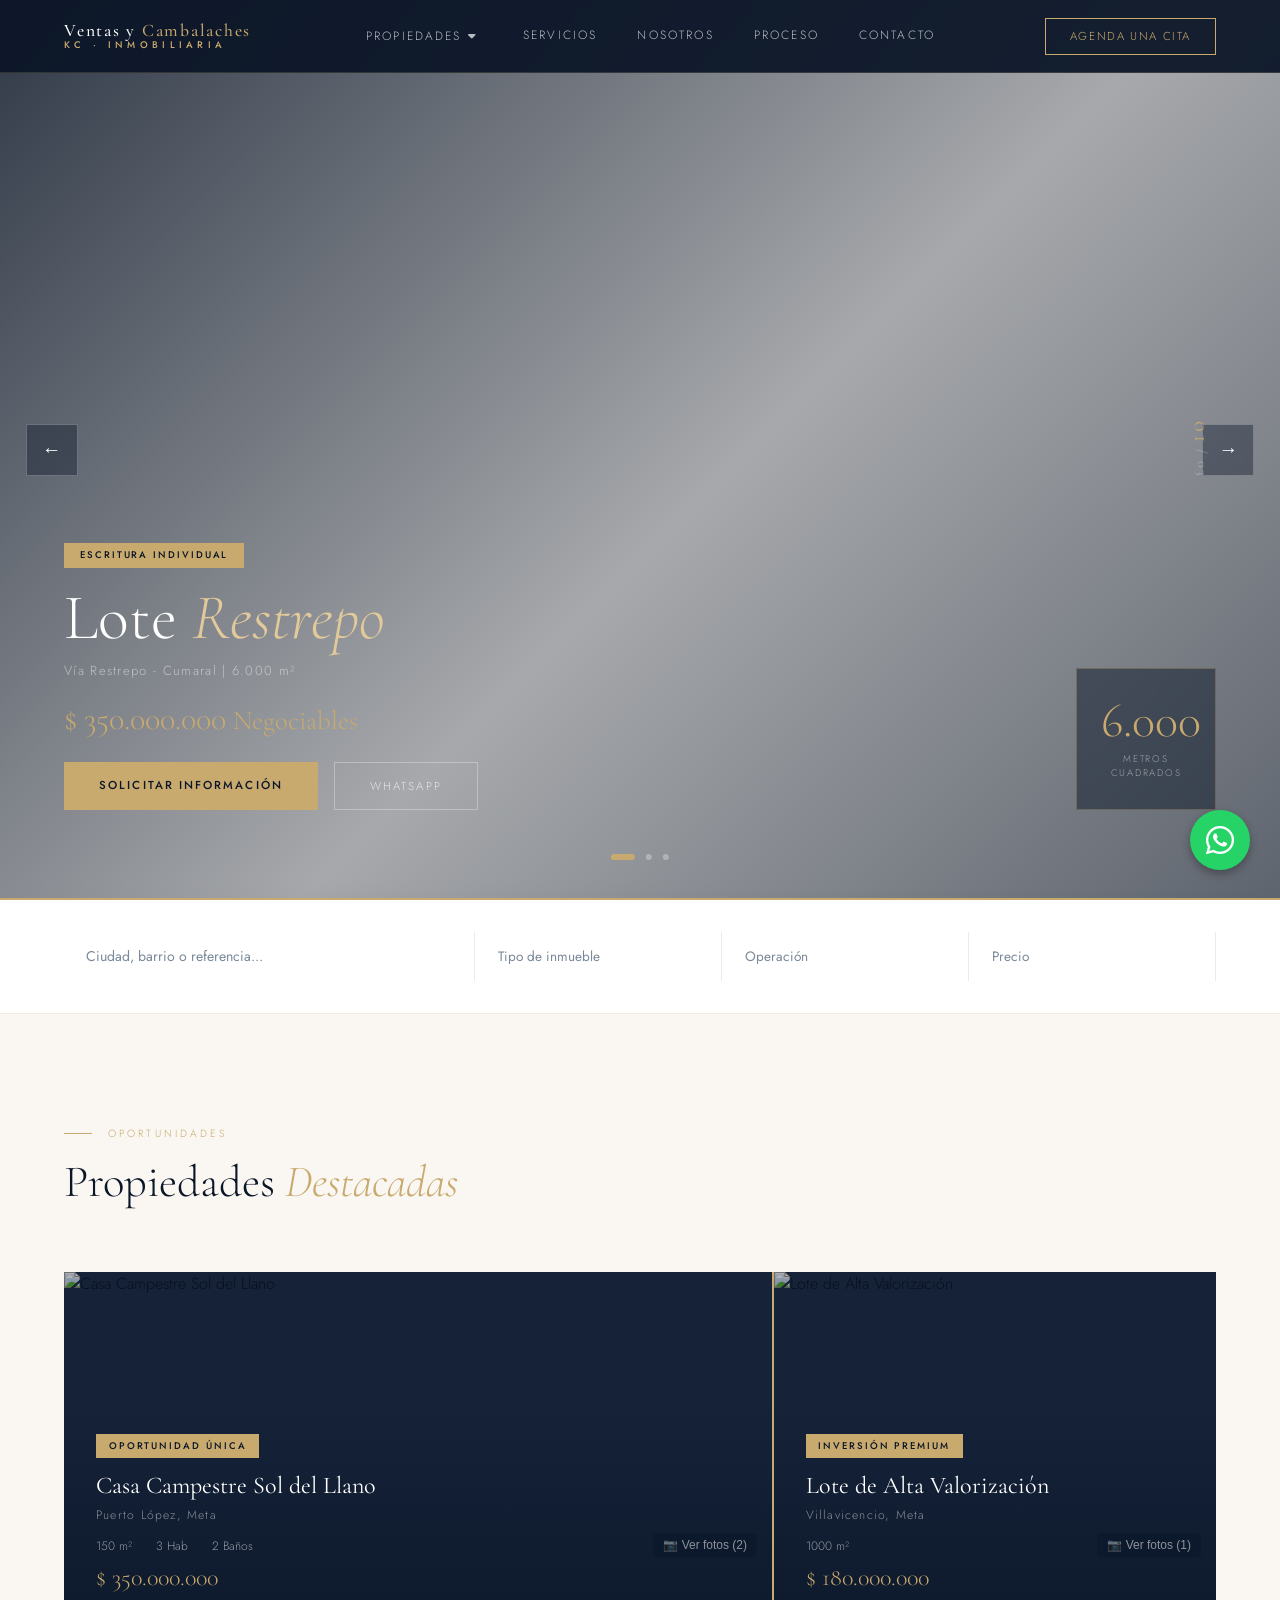
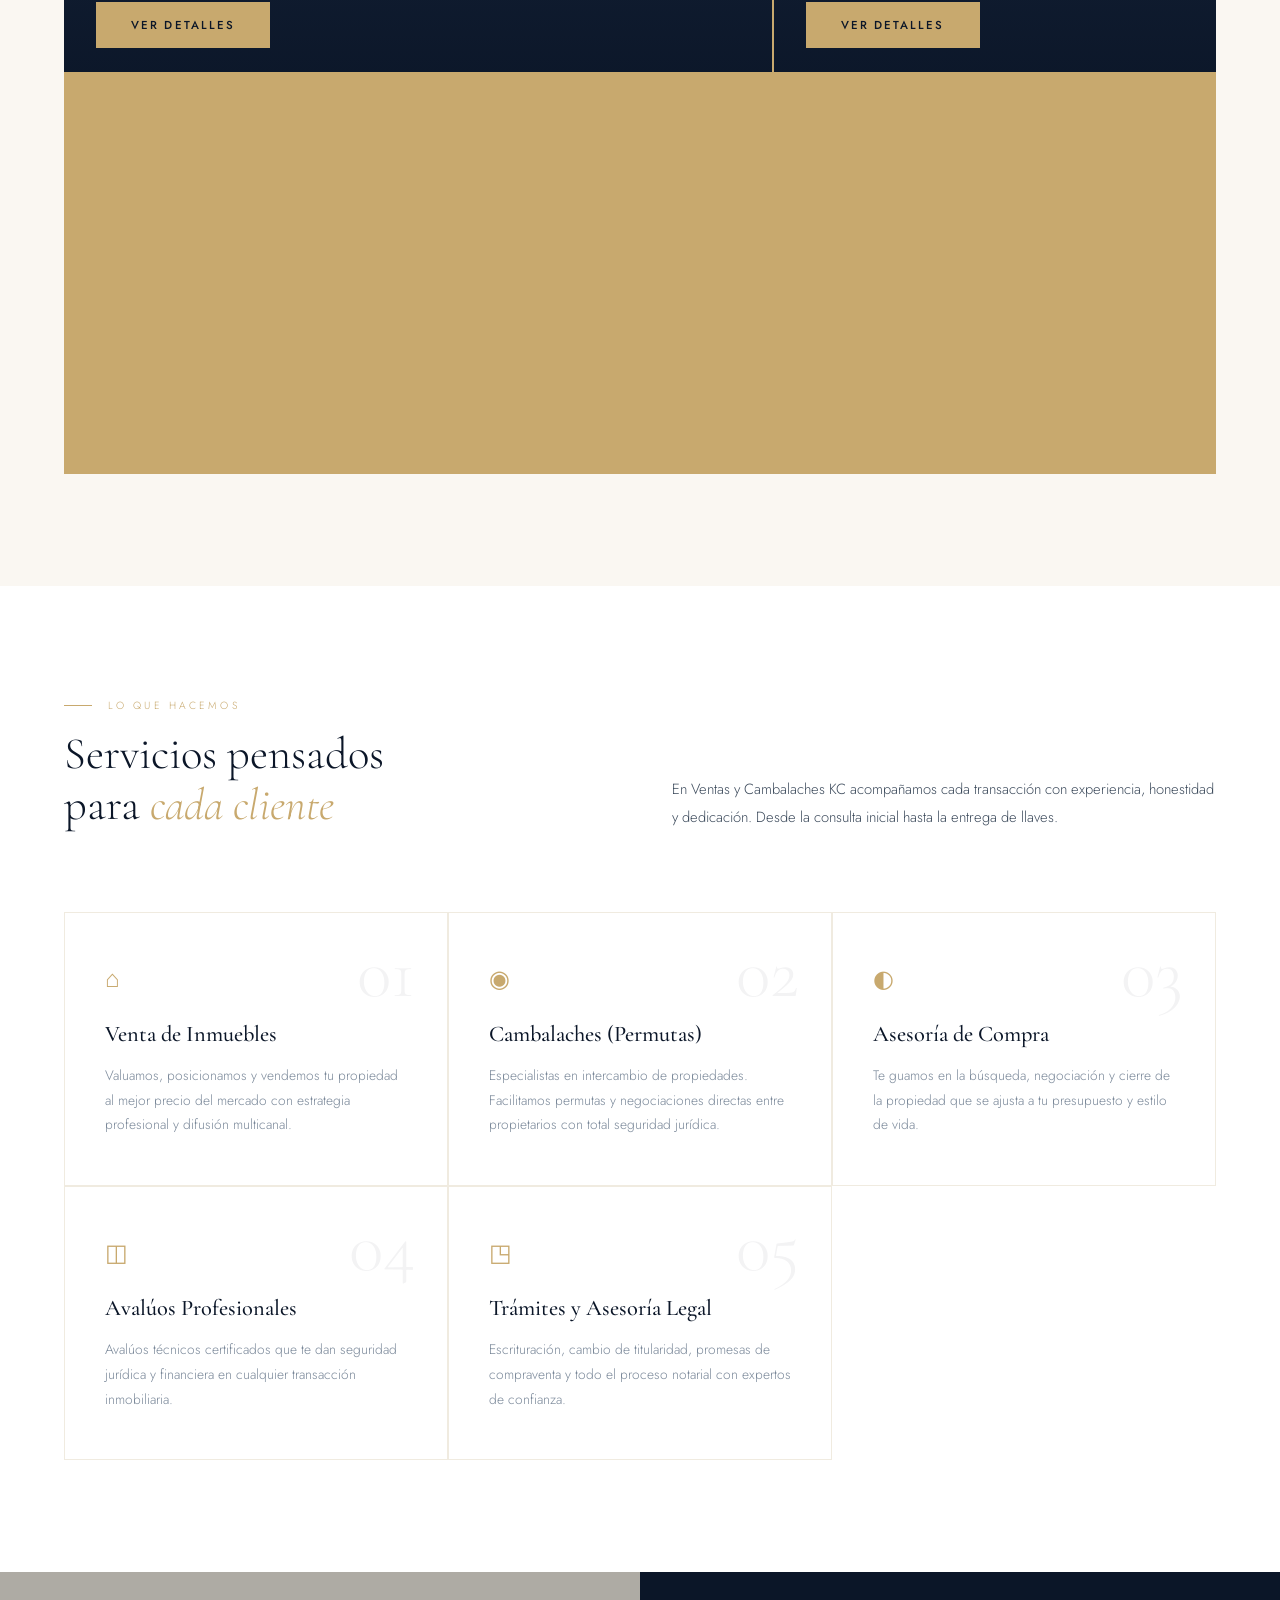
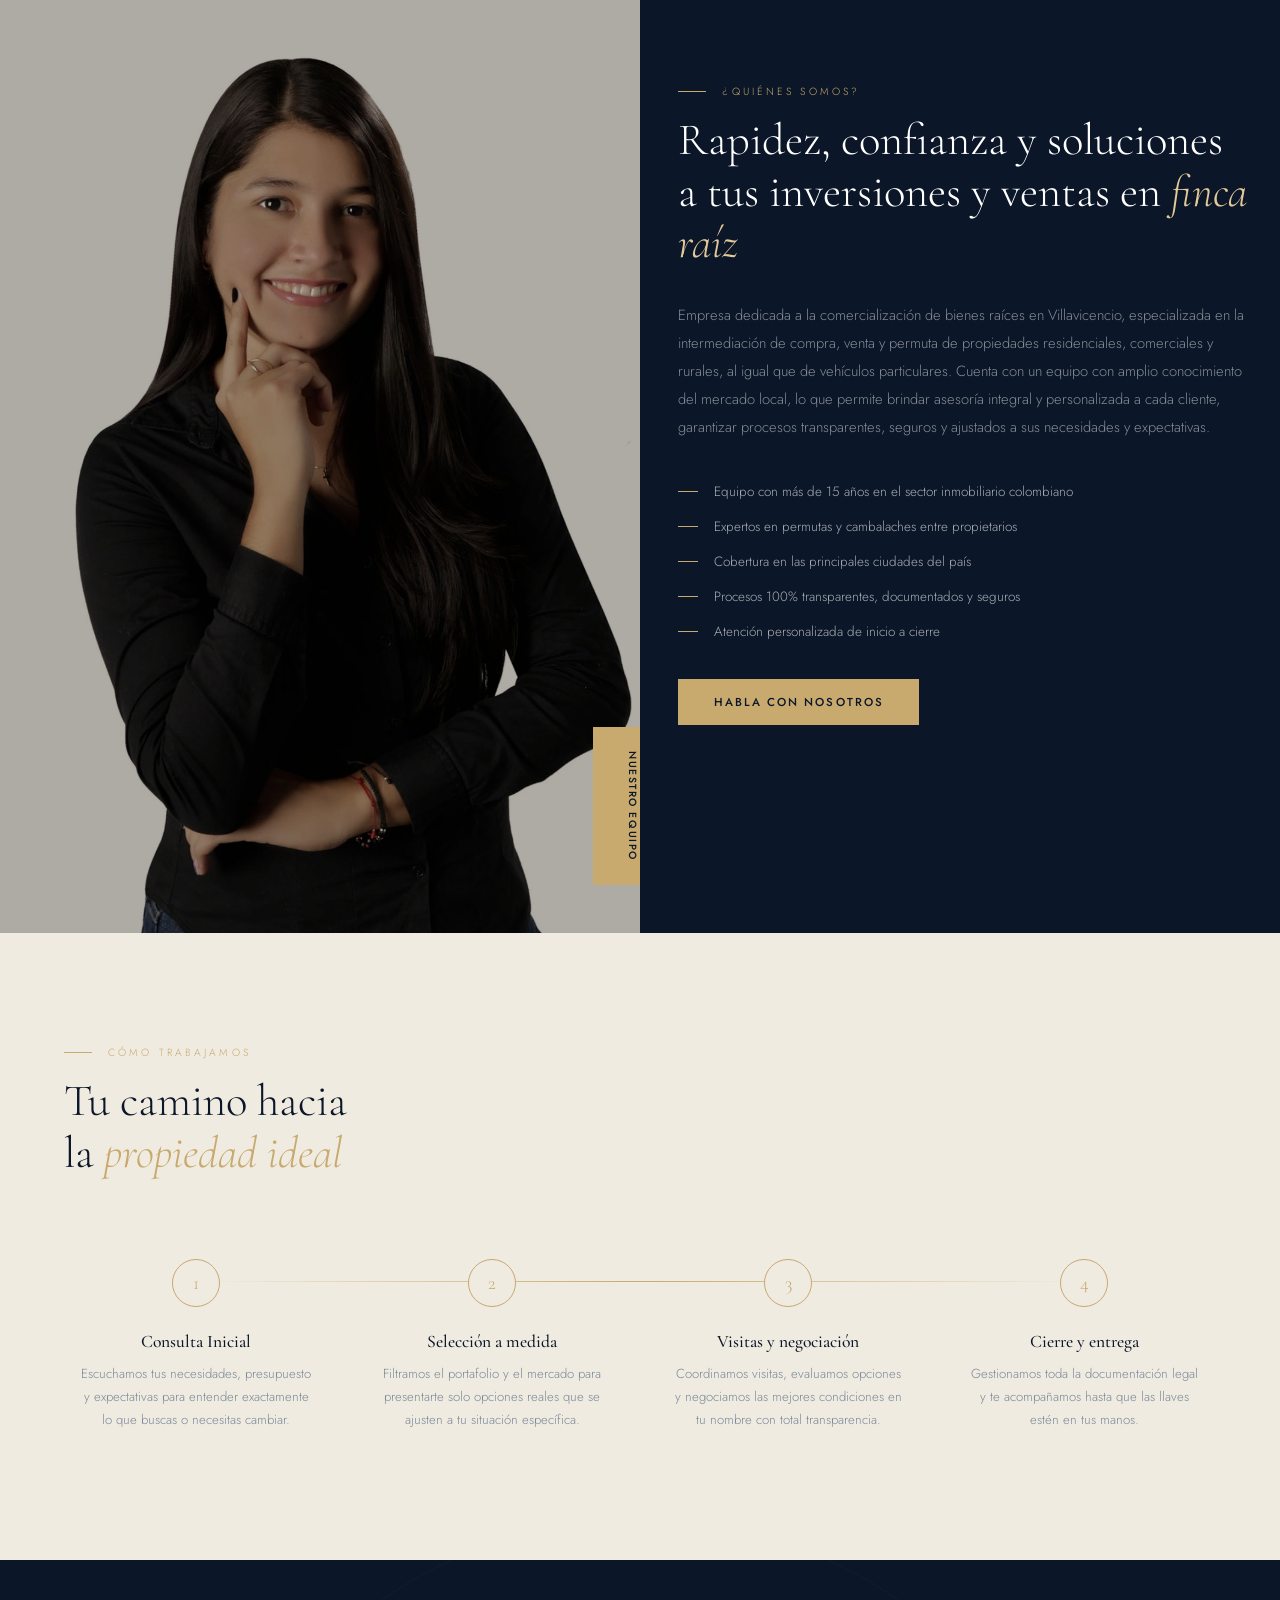
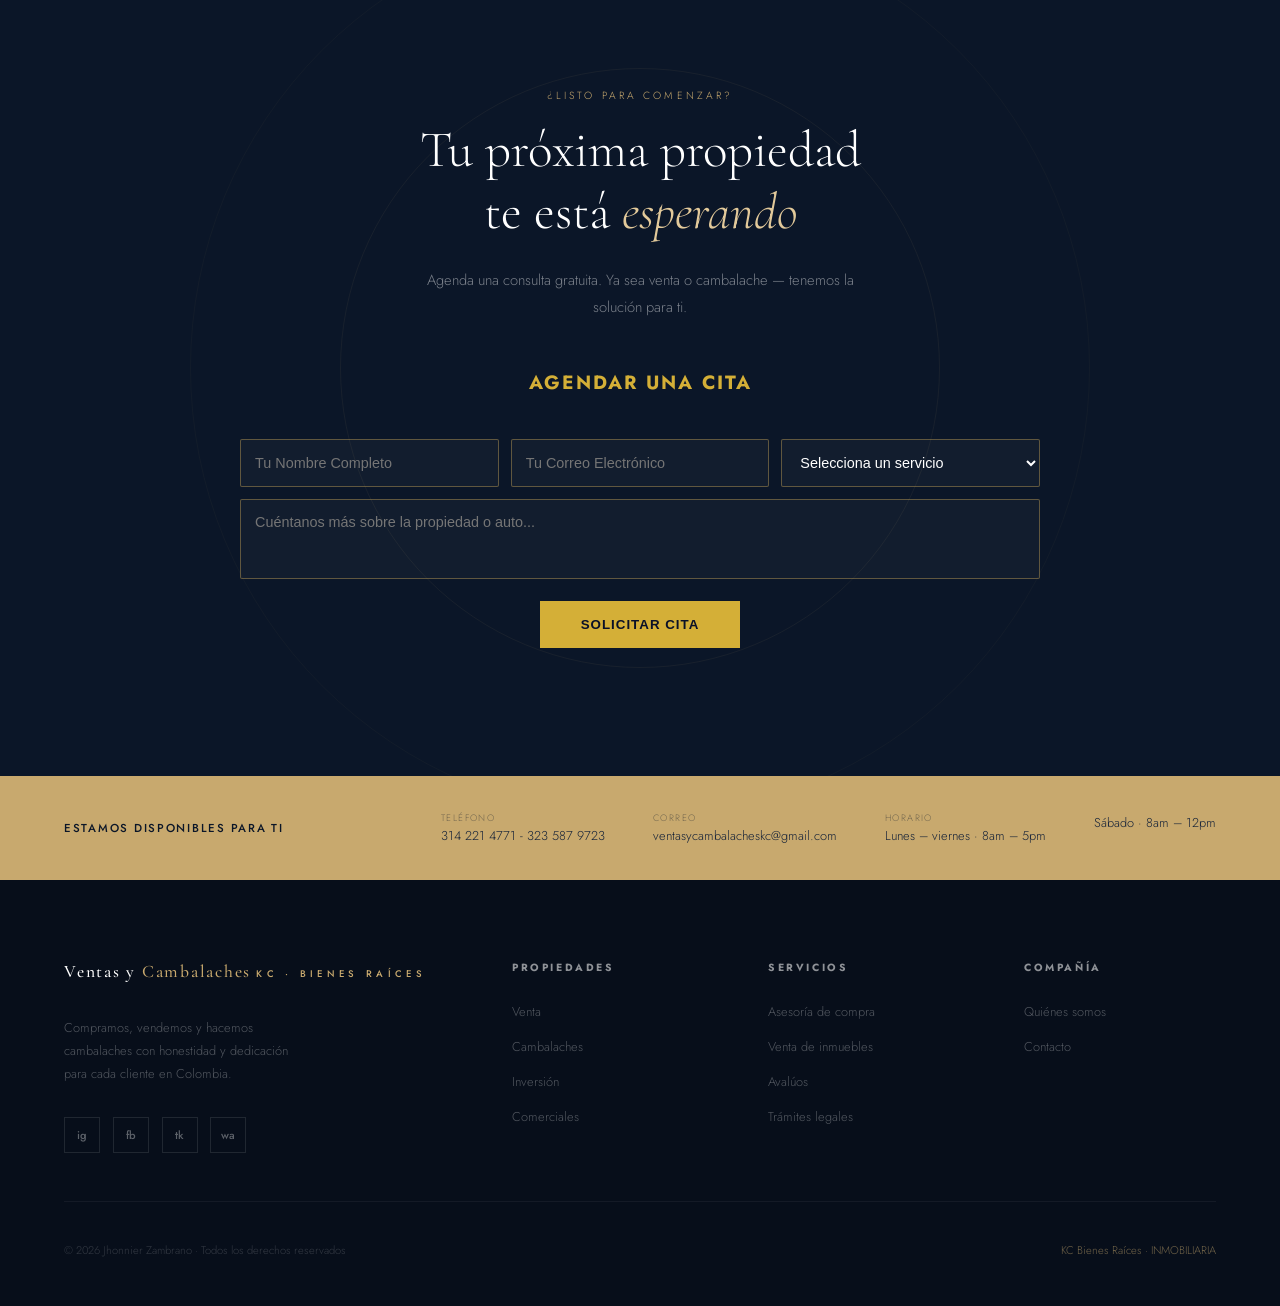
==== commit f6838d31: "feat: integracion completa de hoja de calculo, filtros reactivos independientes y correccion de sint" ====
--- a/index.html
+++ b/index.html
@@ -1,413 +1,320 @@
 <!DOCTYPE html>
 <html lang="es">
 <head>
-<meta charset="UTF-8">
-<meta name="viewport" content="width=device-width, initial-scale=1.0">
-<title>KC Bienes Raíces | Ventas y Cambalaches en Bogotá</title>
-<meta name="description" content="Tu próxima propiedad te está esperando. Especialistas en venta, compra y cambalaches de inmuebles y vehículos con un servicio de lujo.">
-
-<meta property="og:type" content="website">
-<meta property="og:url" content="https://jhonnz18.github.io/KC-Bienes-Raices/">
-<meta property="og:title" content="KC Bienes Raíces - Tu próxima propiedad te espera">
-<meta property="og:description" content="Agenda tu consulta gratuita para venta o cambalache. Soluciones inmobiliarias efectivas.">
-<meta property="og:image" content="https://jhonnz18.github.io/KC-Bienes-Raices/img/favicon.png">
-<meta property="twitter:card" content="summary_large_image">
-<meta property="twitter:title" content="KC Bienes Raíces">
-<meta property="twitter:description" content="Especialistas en gestión inmobiliaria y ventas.">
-<link rel="preconnect" href="https://fonts.googleapis.com">
-<link rel="icon" type="img/png" href="img/favicon.png">
-<link rel="apple-touch-icon" href="img/favicon.png">
-<link rel="icon" type="image/svg+xml" href="img/Logo.svg">
-<link href="https://fonts.googleapis.com/css2?family=Cormorant+Garamond:ital,wght@0,300;0,400;0,500;0,600;1,300;1,400&family=Jost:wght@300;400;500&display=swap" rel="stylesheet">
-<link rel="stylesheet" href="css/styles.css">
-<link rel="stylesheet" href="https://cdnjs.cloudflare.com/ajax/libs/font-awesome/6.0.0/css/all.min.css">
+    <meta charset="UTF-8">
+    <meta name="viewport" content="width=device-width, initial-scale=1.0">
+    <title>KC Bienes Raíces | Ventas y Cambalaches</title>
+    <meta name="description" content="Tu próxima propiedad te está esperando. Especialistas en venta, compra y cambalaches de inmuebles y vehículos con un servicio de lujo.">
+
+    <meta property="og:type" content="website">
+    <meta property="og:url" content="https://jhonnz18.github.io/KC-Bienes-Raices/">
+    <meta property="og:title" content="KC Bienes Raíces - Tu próxima propiedad te espera">
+    <meta property="og:description" content="Agenda tu consulta gratuita para venta o cambalache. Soluciones inmobiliarias efectivas.">
+    <meta property="og:image" content="https://jhonnz18.github.io/KC-Bienes-Raices/img/favicon.png">
+    <meta property="twitter:card" content="summary_large_image">
+    <meta property="twitter:title" content="KC Bienes Raíces">
+    <meta property="twitter:description" content="Especialistas en gestión inmobiliaria y ventas.">
+    
+    <link rel="preconnect" href="https://fonts.googleapis.com">
+    <link rel="icon" type="image/png" href="img/favicon.png">
+    <link rel="apple-touch-icon" href="img/favicon.png">
+    <link rel="icon" type="image/svg+xml" href="img/Logo.svg">
+    <link href="https://fonts.googleapis.com/css2?family=Cormorant+Garamond:ital,wght@0,300;0,400;0,500;0,600;1,300;1,400&family=Jost:wght@300;400;500&display=swap" rel="stylesheet">
+    <link rel="stylesheet" href="css/styles.css">
+    <link rel="stylesheet" href="https://cdnjs.cloudflare.com/ajax/libs/font-awesome/6.5.1/css/all.min.css" integrity="sha512-DTOQO9RWCH3ppGqcWaEA1BIZOC6xxalwEsw9c2QQeAIftl+Vegovlnee1c9QX4TctnWMn13TZye+giMm8e2LwA==" crossorigin="anonymous" referrerpolicy="no-referrer" />
 </head>
 <body>
-<!-- NAV -->
-<nav>
-  <a href="#" class="nav-logo">
-    <span class="nav-logo-top">Ventas y <em>Cambalaches</em></span>
-    <span class="nav-logo-kc">KC · INMOBILIARIA</span>
-  </a>
-  <ul class="nav-links">
-    <li class="dropdown">
-    <a href="#" class="dropbtn">PROPIEDADES <i class="fas fa-caret-down"></i></a>
-    <div class="dropdown-content">
-        <a href="casas-lotes.html">Casas y Lotes</a>
-        <a href="vehiculos.html">Vehículos</a>
-    </div>
-</li>
-    <li><a href="#servicios">Servicios</a></li>
-    <li><a href="#nosotros">Nosotros</a></li>
-    <li><a href="#proceso">Proceso</a></li>
-    <li><a href="#contacto">Contacto</a></li>
-  </ul>
-  <a href="#contacto" class="nav-cta">Agenda una cita</a>
-  <button class="nav-hamburger" id="hamburger" aria-label="Menú">
-    <span></span><span></span><span></span>
-  </button>
-</nav>
-<div class="mobile-menu" id="mobileMenu">
-  <button class="close-menu" onclick="toggleMenu()">&times;</button>
-
-  <a href="#propiedades" class="mobile-link" onclick="toggleMenu()">Propiedades</a>
-  <a href="vehiculos.html" class="mobile-link" onclick="toggleMenu()">Vehículos</a> <a href="#servicios" class="mobile-link" onclick="toggleMenu()">Servicios</a>
-  <a href="#nosotros" class="mobile-link" onclick="toggleMenu()">Nosotros</a>
-  <a href="#proceso" class="mobile-link" onclick="toggleMenu()">Proceso</a>
-  <a href="#contacto" class="mobile-link" onclick="toggleMenu()">Contacto</a>
-  <a href="#contacto" class="mobile-cta" onclick="toggleMenu()">Agenda una cita</a>
-</div>
-
-<div class="hero">
-    <div class="carousel-track" id="track">
-        <div class="carousel-slide">
-            <div class="slide-bg" style="background-image:url('img/propiedades/lote_restrepo_cumaral_1.webp')"></div>
-            <div class="slide-overlay"></div>
-            <div class="slide-content">
-                <div class="slide-info">
-                    <span class="slide-tag">Escritura Individual</span>
-                    <h1 class="slide-name">Lote <em>Restrepo</em></h1>
-                    <div class="slide-location">Vía Restrepo - Cumaral | 6.000 m²</div>
-                    <div class="slide-price">$ 350.000.000 <small>Negociables</small></div>
-                    <div class="slide-actions">
-                        <a href="#contacto" class="btn-primary">Solicitar Información</a>
-                        <a href="https://wa.me/573138341671?text=Hola%20KC%20Inmobiliaria,%20me%20interesa%20el%20Lote%20Restrepo%20de%20350M.%20¿Me%20podrían%20dar%20más%20información?" class="btn-ghost">WhatsApp</a>
-                    </div>
-                </div>
-
-                <div class="slide-badge">
-                    <div class="badge-num">6.000</div>
-                    <div class="badge-label">Metros <br> Cuadrados</div>
-                </div>
-            </div>
-        </div>
-
-        <div class="carousel-slide">
-            <div class="slide-bg" style="background-image:url('img/propiedades/lote_restrepo_cumaral_2.webp')"></div>
-            <div class="slide-overlay"></div>
-            <div class="slide-content">
-                <div class="slide-info">
-                    <span class="slide-tag">Documentación al día</span>
-                    <h1 class="slide-name">Ubicación <em>Privilegiada</em></h1>
-                    <div class="slide-location">Sector de Alta Valorización | Predial Pago</div>
-                    <div class="slide-actions">
-                        <a href="https://wa.me/573138341671?text=Hola,%20vi%20el%20Lote%20en%20Restrepo%20en%20la%20web%20y%20me%20interesaría%20conocerlo." class="btn-primary">Ver Ubicación</a>
-                    </div>
-                </div>
-
-                <div class="slide-badge">
-                    <div class="badge-num">01</div>
-                    <div class="badge-label">Escritura <br> Individual</div>
-                </div>
-            </div>
-        </div>
-
-        <div class="carousel-slide">
-            <div class="slide-bg" style="background-image:url('img/propiedades/lote_restrepo_cumaral_3.webp')"></div>
-            <div class="slide-overlay"></div>
-            <div class="slide-content">
-                <div class="slide-info">
-                    <span class="slide-tag">Gran Extensión</span>
-                    <h1 class="slide-name">6.000 <em>Metros²</em></h1>
-                    <div class="slide-location">Ideal para Casa Campestre o Inversión</div>
-                    <div class="slide-actions">
-                        <a href="https://wa.me/573138341671?text=Hola,%20vi%20el%20Lote%20en%20Restrepo%20en%20la%20web%20y%20me%20interesaría%20conocerlo." class="btn-primary">Contactar Ahora</a>
-                    </div>
-                </div>
-
-                <div class="slide-badge">
-                    <div class="badge-num">100%</div>
-                    <div class="badge-label">Terreno <br> Plano</div>
-                </div>
-            </div>
-        </div>
-    </div>
-
-    <button class="carousel-arrow prev" id="prevBtn">&#8592;</button>
-    <button class="carousel-arrow next" id="nextBtn">&#8594;</button>
-
-    <div class="carousel-dots" id="dots">
-        <button class="carousel-dot active" data-idx="0"></button>
-        <button class="carousel-dot" data-idx="1"></button>
-        <button class="carousel-dot" data-idx="2"></button>
-    </div>
-
-    <div class="slide-counter" id="counter"><span>01</span> / 03</div>
-
-    <div class="carousel-progress" id="progress"></div>
-</div>
-
-  <!-- Barra de busqueda -->
-  <div class="search-bar">
-    <input id="search-text" class="search-field" type="text" placeholder="Ciudad, barrio o referencia...">
-    <select id="search-tipo" class="search-select" onchange="ejecutarBusqueda()">
-      <option value="todos">Tipo de inmueble</option>
-      <option value="casa">Casa</option>
-      <option value="apartamento">Apartamento</option>
-      <option value="lote">Lote</option>
-    </select>
-
-    <select id="search-operacion" class="search-select" onchange="ejecutarBusqueda()">
-      <option value="todos">Operación</option>
-      <option value="venta">En Venta</option>
-      <option value="cambalache">Cambalache</option>
-    </select>
-
-    <select id="search-precio" class="search-select">
-      <option value="todos">Precio</option>
-      <option value="200">Hasta $200M</option>
-      <option value="500">$200M–$500M</option>
-      <option value="1000">Más de $500M</option>
-    </select>
-
-    <button class="search-btn" onclick="ejecutarBusqueda()">Buscar</button>
-    <button class="search-btn" onclick="limpiarFiltros()">Limpiar</button>
-  </div>
-
-<!-- STATS -->
-<!-- <div class="stats-bar">
-  <div class="stat-item"><div class="stat-num">340+</div><div class="stat-label">Propiedades vendidas</div></div>
-  <div class="stat-item"><div class="stat-num">98%</div><div class="stat-label">Clientes satisfechos</div></div>
-  <div class="stat-item"><div class="stat-num">12</div><div class="stat-label">Ciudades en Colombia</div></div>
-  <div class="stat-item"><div class="stat-num">$2.4B</div><div class="stat-label">En transacciones 2024</div></div>
-</div> -->
-
-<section class="properties" id="propiedades">
-    <div class="properties-header">
-        <div>
-            <span class="section-label">Oportunidades</span>
-            <h2 class="section-title">Propiedades <em>Destacadas</em></h2>
-        </div>
-    </div>
-
-<div class="properties-grid">
-    <div class="prop-card casa venta"> <img src="img/propiedades/Propiedad 2_1.jpeg" alt="Casa Campestre Sol del Llano Puerto López" class="prop-card-img">
-        <div class="prop-info">
-            <span class="prop-tag">Oportunidad Única</span>
-            <h3 class="prop-name">Casa Campestre <em>Sol del Llano</em></h3>
-            <p class="prop-location">Puerto López, Meta | A 3km del Mirador Alto de Menegua</p>
-            </div>
-    </div>
-
-    <div class="prop-card apartamento venta"> <img src="https://images.unsplash.com/photo-1512917774080-9991f1c4c750?w=800&q=80" alt="Apartamento de Lujo Villavicencio" class="prop-card-img">
-        <div class="prop-info">
-            <span class="prop-tag">Próximamente</span>
-            <h3 class="prop-name">Apartamento <em>Penthouse</em></h3>
-            </div>
-    </div>
-
-    <div class="prop-card lote venta"> <img src="img/propiedades/lote_venta.webp" alt="Vende con nosotros" class="prop-card-img">
-        <div class="prop-info">
-            <span class="prop-tag">Servicio VIP</span>
-            <h3 class="prop-name">¿Quieres <em>Vender?</em></h3>
-            </div>
-    </div>
-</div>
-</section>
-
-
-<!-- SERVICES -->
-<section class="services" id="servicios">
-  <div class="services-header">
-    <div>
-      <div class="section-label">Lo que hacemos</div>
-      <h2 class="section-title">Servicios pensados<br>para <em>cada cliente</em></h2>
-    </div>
-    <p class="services-intro">En Ventas y Cambalaches KC acompañamos cada transacción con experiencia, honestidad y dedicación. Desde la consulta inicial hasta la entrega de llaves.</p>
-  </div>
-  <div class="services-grid">
-    <div class="service-card"><div class="service-num">01</div><div class="service-icon">⌂</div><div class="service-name">Venta de Inmuebles</div><p class="service-desc">Valuamos, posicionamos y vendemos tu propiedad al mejor precio del mercado con estrategia profesional y difusión multicanal.</p></div>
-    <div class="service-card"><div class="service-num">02</div><div class="service-icon">◉</div><div class="service-name">Cambalaches (Permutas)</div><p class="service-desc">Especialistas en intercambio de propiedades. Facilitamos permutas y negociaciones directas entre propietarios con total seguridad jurídica.</p></div>
-    <div class="service-card"><div class="service-num">03</div><div class="service-icon">◐</div><div class="service-name">Asesoría de Compra</div><p class="service-desc">Te guiamos en la búsqueda, negociación y cierre de la propiedad que se ajusta a tu presupuesto y estilo de vida.</p></div>
-    <div class="service-card"><div class="service-num">04</div><div class="service-icon">◫</div><div class="service-name">Avalúos Profesionales</div><p class="service-desc">Avalúos técnicos certificados que te dan seguridad jurídica y financiera en cualquier transacción inmobiliaria.</p></div>
-    <div class="service-card"><div class="service-num">05</div><div class="service-icon">◳</div><div class="service-name">Trámites y Asesoría Legal</div><p class="service-desc">Escrituración, cambio de titularidad, promesas de compraventa y todo el proceso notarial con expertos de confianza.</p></div>
-  </div>
-</section>
-
-<!-- Propiedades destacadas -->
-<!--<section class="properties" id="propiedades">
-  <div class="properties-header">
-    <div><div class="section-label">Portafolio</div><h2 class="section-title">Propiedades <em>destacadas</em></h2></div>
-    <a href="#" class="btn-primary" style="white-space:nowrap;">Ver todas</a>
-  </div>
-  <div class="properties-grid">
-    <div class="prop-main prop-card">
-      <img class="prop-card-img" src="img/propiedades/lote_restrepo_cumaral_1.webp" alt="">
-      <div class="prop-info"><span class="prop-tag">En venta</span><div class="prop-name">Casa El Poblado</div><div class="prop-location">El Poblado · Medellín, Antioquia</div><div class="prop-details"><span>5 hab.</span><span>4 baños</span><span>380 m²</span><span>Piscina</span></div><div class="prop-price">$ 1.850.000.000</div></div>
-    </div>
-    <div class="prop-card">
-      <img class="prop-card-img" src="https://images.unsplash.com/photo-1560448204-e02f11c3d0e2?w=700&q=80" alt="">
-      <div class="prop-info"><span class="prop-tag">En Venta</span><div class="prop-name">Penthouse Chicó</div><div class="prop-location">Chicó Norte · Bogotá, D.C.</div><div class="prop-details"><span>3 hab.</span><span>2 baños</span><span>145 m²</span></div><div class="prop-price">$ 8.500.000 / mes</div></div>
-    </div>
-    <div class="prop-card">
-      <img class="prop-card-img" src="https://images.unsplash.com/photo-1583608205776-bfd35f0d9f83?w=700&q=80" alt="">
-      <div class="prop-info"><span class="prop-tag">En venta</span><div class="prop-name">Casa Laureles</div><div class="prop-location">Laureles · Medellín, Antioquia</div><div class="prop-details"><span>4 hab.</span><span>3 baños</span><span>220 m²</span></div><div class="prop-price">$ 980.000.000</div></div>
-    </div>
-  </div>
-</section>-->
-
-<!-- Nosotros -->
-<section class="about" id="nosotros">
-  <div class="about-image">
-    <img src="img/About.webp" alt="about">
-    <div class="about-image-label">Nuestro Equipo</div>
-  </div>
-  <div class="about-content">
-    <div class="section-label">¿Quiénes somos?</div>
-    <h2 class="section-title" style="color:white;"> Rapidez, confianza y soluciones<br>a tus inversiones y ventas en<em> finca raiz</em><br></h2>
-    <p class="about-body">Empresa dedicada a la comercialización de bienes raíces en Villavicencio, especializada en la intermediación de compra, venta y permuta de propiedades residenciales, comerciales y rurales, al igual que de vehiculos particulares. Cuenta con un equipo con amplio conocimiento del mercado local, lo que permite brindar asesoría integral y personalizada a cada cliente, garantizando procesos transparentes, seguros y ajustados a sus necesidades y expectativas.
-
-La compañía se enfoca en ofrecer soluciones inmobiliarias eficientes, apoyándose en estrategias de mercadeo, valoración técnica de inmuebles y acompañamiento durante todas las etapas de la negociación. Su compromiso está orientado a generar confianza, optimizar la inversión de sus clientes, consolidándose como un aliado confiable en el sector inmobiliario de Villavicencio.</p>
-    <ul class="about-features">
-      <li>Equipo con más de 15 años en el sector inmobiliario colombiano</li>
-      <li>Expertos en permutas y cambalaches entre propietarios</li>
-      <li>Cobertura en las principales ciudades del país</li>
-      <li>Procesos 100% transparentes, documentados y seguros</li>
-      <li>Atención personalizada de inicio a cierre</li>
-    </ul>
-    <a href="#contacto" class="btn-primary">Habla con nosotros</a>
-  </div>
-</section>
-
-<!-- Procesos, hacer una animacion para que se vea mas novedoso -->
-<section class="process" id="proceso">
-  <div class="section-label">Cómo trabajamos</div>
-  <h2 class="section-title">Tu camino hacia<br>la <em>propiedad ideal</em></h2>
-  <div class="process-steps">
-    <div class="process-step"><div class="step-num">1</div><div class="step-title">Consulta Inicial</div><p class="step-desc">Escuchamos tus necesidades, presupuesto y expectativas para entender exactamente lo que buscas o necesitas cambiar.</p></div>
-    <div class="process-step"><div class="step-num">2</div><div class="step-title">Selección a medida</div><p class="step-desc">Filtramos el portafolio y el mercado para presentarte solo opciones reales que se ajusten a tu situación específica.</p></div>
-    <div class="process-step"><div class="step-num">3</div><div class="step-title">Visitas y negociación</div><p class="step-desc">Coordinamos visitas, evaluamos opciones y negociamos las mejores condiciones en tu nombre con total transparencia.</p></div>
-    <div class="process-step"><div class="step-num">4</div><div class="step-title">Cierre y entrega</div><p class="step-desc">Gestionamos toda la documentación legal y te acompañamos hasta que las llaves estén en tus manos.</p></div>
-  </div>
-</section>
-
-<!-- Testimonios, agregarlo en un futuro que se conecte con las redes sociales-->
-<!--section class="testimonials">
-  <div class="section-label">Testimonios</div>
-  <h2 class="section-title">Lo que dicen<br>nuestros <em>clientes</em></h2>
-  <div class="testimonials-grid">
-    <div class="testimonial-card"><p class="testimonial-text">Encontré mi apartamento perfecto en tiempo récord. El proceso fue transparente y sin ninguna sorpresa desagradable. Los recomiendo ampliamente.</p><div class="testimonial-author"><div class="author-avatar">CM</div><div><div class="author-name">Camila Martínez</div><div class="author-role">Compradora · Bogotá</div></div></div></div>
-    <div class="testimonial-card"><p class="testimonial-text">Hice un cambalache con KC y fue la mejor decisión. Me consiguieron una propiedad de mayor valor a cambio de la mía. Increíble gestión.</p><div class="testimonial-author"><div class="author-avatar">JR</div><div><div class="author-name">Juan Restrepo</div><div class="author-role">Permuta · Medellín</div></div></div></div>
-    <div class="testimonial-card"><p class="testimonial-text">Vendí mi propiedad 12% por encima del precio esperado. La estrategia de marketing que usaron fue clave. Profesionalismo de primer nivel.</p><div class="testimonial-author"><div class="author-avatar">AP</div><div><div class="author-name">Adriana Pinto</div><div class="author-role">Vendedora · Cali</div></div></div></div>
-  </div>
-</section>-->
-
-<!-- Sección de Agendar Cita -->
-<section class="cta-section" id="contacto">
-    <div class="section-label cta-label">¿Listo para comenzar?</div>
-    <h2 class="cta-title">Tu próxima propiedad<br>te está <em>esperando</em></h2>
-    <p class="cta-desc">Agenda una consulta gratuita. Ya sea venta o cambalache — tenemos la solución para ti.</p>
-    
-    <div class="cta-actions">
-        <h2>Agendar una Cita</h2>
-        <!-- Añadimos onsubmit para prevenir recargas accidentales -->
-        <!-- Cambia tu etiqueta form exactamente por esta -->
-<form id="form-agendar" action="javascript:void(0);" onsubmit="event.preventDefault();">
-            <input type="text" name="user_name" placeholder="Tu Nombre Completo" required>
-            <input type="email" name="user_email" placeholder="Tu Correo Electrónico" required>
-            <select name="servicio" required>
-                <option value="" disabled selected>Selecciona un servicio</option>
-                <option value="Compra">Compra de Propiedad</option>
-                <option value="Venta">Venta de Propiedad</option>
-                <option value="Cambalache">Cambalache / Permuta</option>
-            </select>
-            <textarea name="message" placeholder="Cuéntanos más sobre la propiedad o auto..." required></textarea>
-            <button type="submit" id="btn-enviar">Solicitar Cita</button>
-        </form> 
-    </div>
-</section>
-
-<!-- Modal de Confirmación: Ubicado al final para evitar conflictos de z-index -->
-<div id="custom-modal" class="modal-overlay" style="display: none;">
-    <div class="modal-content">
-        <div class="modal-icon">✔</div>
-        <h3 class="modal-title">¡Cita Solicitada!</h3>
-        <p class="modal-text">Gracias por confiar en <strong>KC Bienes Raíces</strong>. Nos pondremos en contacto contigo pronto.</p>
-        <button type="button" onclick="closeModal()" class="modal-btn">Entendido</button>
-    </div>
-</div>
-
-<!-- Informacion de contacto -->
-<div class="contact-strip">
-  <div class="contact-strip-text">Estamos disponibles para ti</div>
-  <div class="contact-strip-info">
-    <div class="contact-item"><span class="contact-item-label">Teléfono</span>300 123 4567 - 323 587 9723</div>
-    <div class="contact-item"><span class="contact-item-label">Correo</span>ventasycambalacheskc@gmail.com</div>
-    <div class="contact-item"><span class="contact-item-label">Horario</span>Lunes – viernes · 8am – 5pm</div>
-    <div class="contact-item"><span class="contact-item-label"></span>Sábado · 8am – 12pm</div>
-  </div>
-</div>
-
-<!-- FOOTER -->
-<footer>
-  <div class="footer-grid">
-    <div>
-      <a href="#" class="nav-logo" style="display:inline-block; margin-bottom:1rem;">
-        <span class="nav-logo-top">Ventas y <em>Cambalaches</em></span>
-        <span class="nav-logo-kc">KC · Bienes Raíces</span>
-      </a>
-      <p class="footer-tagline">Compramos, vendemos y hacemos cambalaches con honestidad y dedicación para cada cliente en Colombia.</p>
-      <div class="footer-social">
-        <a href="https://www.instagram.com/ventasycambalacheskc?igsh=ZnFyOThuaWVzZmMy" class="social-btn">ig</a>
-        <a href="https://www.facebook.com/profile.php?id=61577537324585&sfnsn=wa" class="social-btn">fb</a>
-        <a href="https://www.tiktok.com/@jeniferparrado?_r=1&_t=ZS-95vRqZC7uUx" class="social-btn">tk</a>
-        <a href="https://wa.me/573138341671" class="social-btn">wa</a>
-      </div>
-    </div>
-    <div class="footer-col"><h4>Propiedades</h4><ul class="footer-links"><li><a href="#">Venta</a></li><li><a href="#">Cambalaches</a></li><li><a href="#">Inversión</a></li><li><a href="#">Comerciales</a></li></ul></div>
-    <div class="footer-col"><h4>Servicios</h4><ul class="footer-links"><li><a href="#">Asesoría de compra</a></li><li><a href="#">Venta de inmuebles</a></li><li><a href="#">Avalúos</a></li><li><a href="#">Trámites legales</a></li></ul></div>
-    <div class="footer-col"><h4>Compañía</h4><ul class="footer-links"><li><a href="#">Quiénes somos</a></li><li><a href="#">Contacto</a></li></ul></div>
-  </div>
-  <div class="footer-bottom">
-    <span>© 2026 Jhonnier Zambrano · Todos los derechos reservados</span>
-    <span class="gold"> KC Bienes Raíces · INMOBILIARIA</span>
-  </div>
-</footer>
-</div>
-<!-- boton de whatsapp-->
-<div class="whatsapp-container">
-    <div class="whatsapp-menu" id="waMenu">
-        <div class="wa-menu-header">
-            <h4>¿Con quién deseas hablar?</h4>
-            <p>Selecciona uno de nuestras líneas</p>
-        </div>
+
+    <nav>
+        <a href="#" class="nav-logo">
+            <span class="nav-logo-top">Ventas y <em>Cambalaches</em></span>
+            <span class="nav-logo-kc">KC · INMOBILIARIA</span>
+        </a>
+        <ul class="nav-links">
+            <li class="dropdown">
+                <a href="#" class="dropbtn">PROPIEDADES <i class="fas fa-caret-down"></i></a>
+                <div class="dropdown-content">
+                    <a href="casas-lotes.html">Casas y Lotes</a>
+                    <a href="vehiculos.html">Vehículos</a>
+                </div>
+            </li>
+            <li><a href="#servicios">Servicios</a></li>
+            <li><a href="#nosotros">Nosotros</a></li>
+            <li><a href="#proceso">Proceso</a></li>
+            <li><a href="#contacto">Contacto</a></li>
+        </ul>
+        <a href="#contacto" class="nav-cta">Agenda una cita</a>
+        <button class="nav-hamburger" id="hamburger" aria-label="Menú">
+            <span></span><span></span><span></span>
+        </button>
+    </nav>
+
+    <div class="mobile-menu" id="mobileMenu">
+        <button class="close-menu" id="closeMenu">&times;</button>
+        <a href="#propiedades" class="mobile-link">Propiedades</a>
+        <a href="vehiculos.html" class="mobile-link">Vehículos</a> 
+        <a href="#servicios" class="mobile-link">Servicios</a>
+        <a href="#nosotros" class="mobile-link">Nosotros</a>
+        <a href="#proceso" class="mobile-link">Proceso</a>
+        <a href="#contacto" class="mobile-link">Contacto</a>
+        <a href="#contacto" class="mobile-cta">Agenda una cita</a>
+    </div>
+
+    <div class="hero">
+        <div class="carousel-track" id="track">
+            <div class="carousel-slide">
+                <div class="slide-bg" style="background-image:url('img/propiedades/lote_restrepo_cumaral_1.webp')"></div>
+                <div class="slide-overlay"></div>
+                <div class="slide-content">
+                    <div class="slide-info">
+                        <span class="slide-tag">Escritura Individual</span>
+                        <h1 class="slide-name">Lote <em>Restrepo</em></h1>
+                        <div class="slide-location">Vía Restrepo - Cumaral | 6.000 m²</div>
+                        <div class="slide-price">$ 350.000.000 <small>Negociables</small></div>
+                        <div class="slide-actions">
+                            <a href="#contacto" class="btn-primary">Solicitar Información</a>
+                            <a href="https://wa.me/573138341671?text=Hola%20KC%20Inmobiliaria,%20me%20interesa%20el%20Lote%20Restrepo%20de%20350M" target="_blank" class="btn-ghost">WhatsApp</a>
+                        </div>
+                    </div>
+                    <div class="slide-badge">
+                        <div class="badge-num">6.000</div>
+                        <div class="badge-label">Metros <br> Cuadrados</div>
+                    </div>
+                </div>
+            </div>
+
+            <div class="carousel-slide">
+                <div class="slide-bg" style="background-image:url('img/propiedades/lote_restrepo_cumaral_2.webp')"></div>
+                <div class="slide-overlay"></div>
+                <div class="slide-content">
+                    <div class="slide-info">
+                        <span class="slide-tag">Documentación al día</span>
+                        <h1 class="slide-name">Ubicación <em>Privilegiada</em></h1>
+                        <div class="slide-location">Sector de Alta Valorización | Predial Pago</div>
+                        <div class="slide-actions">
+                            <a href="https://wa.me/573138341671?text=Hola,%20vi%20el%20Lote%20en%20Restrepo%20en%20la%20web" target="_blank" class="btn-primary">Ver Ubicación</a>
+                        </div>
+                    </div>
+                    <div class="slide-badge">
+                        <div class="badge-num">01</div>
+                        <div class="badge-label">Escritura <br> Individual</div>
+                    </div>
+                </div>
+            </div>
+
+            <div class="carousel-slide">
+                <div class="slide-bg" style="background-image:url('img/propiedades/lote_restrepo_cumaral_3.webp')"></div>
+                <div class="slide-overlay"></div>
+                <div class="slide-content">
+                    <div class="slide-info">
+                        <span class="slide-tag">Gran Extensión</span>
+                        <h1 class="slide-name">6.000 <em>Metros²</em></h1>
+                        <div class="slide-location">Ideal para Casa Campestre o Inversión</div>
+                        <div class="slide-actions">
+                            <a href="https://wa.me/573138341671?text=Hola,%20vi%20el%20Lote%20en%20Restrepo%20en%20la%20web" target="_blank" class="btn-primary">Contactar Ahora</a>
+                        </div>
+                    </div>
+                    <div class="slide-badge">
+                        <div class="badge-num">100%</div>
+                        <div class="badge-label">Terreno <br> Plano</div>
+                    </div>
+                </div>
+            </div>
+        </div>
+
+        <button class="carousel-arrow prev" id="prevBtn">&#8592;</button>
+        <button class="carousel-arrow next" id="nextBtn">&#8594;</button>
+
+        <div class="carousel-dots" id="dots">
+            <button class="carousel-dot active" data-idx="0"></button>
+            <button class="carousel-dot" data-idx="1"></button>
+            <button class="carousel-dot" data-idx="2"></button>
+        </div>
+        <div class="slide-counter" id="counter"><span>01</span> / 03</div>
+        <div class="carousel-progress" id="progress"></div>
+    </div>
+
+    <div class="search-bar">
+        <input id="search-input" class="search-field" type="text" placeholder="Ciudad, barrio o referencia...">
         
-        <a href="https://wa.me/573142214771?text=Hola%20KC%20Bienes%20Raíces,%20me%20interesa%20recibir%20información%20sobre%20las%20propiedades." target="_blank" class="wa-menu-item">
-            <div class="wa-icon-box Inmobiliario">
-                <i class="fab fa-whatsapp"></i>
-            </div>
-            <div class="wa-item-info">
-                <strong>Línea de Atención 1</strong>
-                <span>Disponible</span>
-            </div>
-        </a>
+        <select id="filter-tipo" class="search-select">
+            <option value="todos">Tipo de inmueble</option>
+            <option value="casa">Casa</option>
+            <option value="apartamento">Apartamento</option>
+            <option value="lote">Lote</option>
+        </select>
+
+        <select id="filter-operacion" class="search-select">
+            <option value="todos">Operación</option>
+            <option value="venta">En Venta</option>
+            <option value="cambalache">Cambalache / Permuta</option>
+        </select>
+
+        <select id="search-precio" class="search-select">
+            <option value="todos">Precio</option>
+            <option value="200">Hasta $200M</option>
+            <option value="500">$200M–$500M</option>
+            <option value="1000">Más de $500M</option>
+        </select>
+    </div>
+
+    <section class="properties" id="propiedades">
+        <div class="properties-header">
+            <div>
+                <span class="section-label">Oportunidades</span>
+                <h2 class="section-title">Propiedades <em>Destacadas</em></h2>
+            </div>
+        </div>
+        <div class="properties-grid"></div>
+    </section>
+
+    <section class="services" id="servicios">
+        <div class="services-header">
+            <div>
+                <div class="section-label">Lo que hacemos</div>
+                <h2 class="section-title">Servicios pensados<br>para <em>cada cliente</em></h2>
+            </div>
+            <p class="services-intro">En Ventas y Cambalaches KC acompañamos cada transacción con experiencia, honestidad y dedicación. Desde la consulta inicial hasta la entrega de llaves.</p>
+        </div>
+        <div class="services-grid">
+            <div class="service-card"><div class="service-num">01</div><div class="service-icon">⌂</div><div class="service-name">Venta de Inmuebles</div><p class="service-desc">Valuamos, posicionamos y vendemos tu propiedad al mejor precio del mercado con estrategia profesional y difusión multicanal.</p></div>
+            <div class="service-card"><div class="service-num">02</div><div class="service-icon">◉</div><div class="service-name">Cambalaches (Permutas)</div><p class="service-desc">Especialistas en intercambio de propiedades. Facilitamos permutas y negociaciones directas entre propietarios con total seguridad jurídica.</p></div>
+            <div class="service-card"><div class="service-num">03</div><div class="service-icon">◐</div><div class="service-name">Asesoría de Compra</div><p class="service-desc">Te guamos en la búsqueda, negociación y cierre de la propiedad que se ajusta a tu presupuesto y estilo de vida.</p></div>
+            <div class="service-card"><div class="service-num">04</div><div class="service-icon">◫</div><div class="service-name">Avalúos Profesionales</div><p class="service-desc">Avalúos técnicos certificados que te dan seguridad jurídica y financiera en cualquier transacción inmobiliaria.</p></div>
+            <div class="service-card"><div class="service-num">05</div><div class="service-icon">◳</div><div class="service-name">Trámites y Asesoría Legal</div><p class="service-desc">Escrituración, cambio de titularidad, promesas de compraventa y todo el proceso notarial con expertos de confianza.</p></div>
+        </div>
+    </section>
+
+    <section class="about" id="nosotros">
+        <div class="about-image">
+            <img src="img/About.webp" alt="Nosotros KC">
+            <div class="about-image-label">Nuestro Equipo</div>
+        </div>
+        <div class="about-content">
+            <div class="section-label">¿Quiénes somos?</div>
+            <h2 class="section-title" style="color:white;"> Rapidez, confianza y soluciones<br>a tus inversiones y ventas en <em>finca raíz</em><br></h2>
+            <p class="about-body">Empresa dedicada a la comercialización de bienes raíces en Villavicencio, especializada en la intermediación de compra, venta y permuta de propiedades residenciales, comerciales y rurales, al igual que de vehículos particulares. Cuenta con un equipo con amplio conocimiento del mercado local, lo que permite brindar asesoría integral y personalizada a cada cliente, garantizar procesos transparentes, seguros y ajustados a sus necesidades y expectativas.</p>
+            <ul class="about-features">
+                <li>Equipo con más de 15 años en el sector inmobiliario colombiano</li>
+                <li>Expertos en permutas y cambalaches entre propietarios</li>
+                <li>Cobertura en las principales ciudades del país</li>
+                <li>Procesos 100% transparentes, documentados y seguros</li>
+                <li>Atención personalizada de inicio a cierre</li>
+            </ul>
+            <a href="#contacto" class="btn-primary">Habla con nosotros</a>
+        </div>
+    </section>
+
+    <section class="process" id="proceso">
+        <div class="section-label">Cómo trabajamos</div>
+        <h2 class="section-title">Tu camino hacia<br>la <em>propiedad ideal</em></h2>
+        <div class="process-steps">
+            <div class="process-step"><div class="step-num">1</div><div class="step-title">Consulta Inicial</div><p class="step-desc">Escuchamos tus necesidades, presupuesto y expectativas para entender exactamente lo que buscas o necesitas cambiar.</p></div>
+            <div class="process-step"><div class="step-num">2</div><div class="step-title">Selección a medida</div><p class="step-desc">Filtramos el portafolio y el mercado para presentarte solo opciones reales que se ajusten a tu situación específica.</p></div>
+            <div class="process-step"><div class="step-num">3</div><div class="step-title">Visitas y negociación</div><p class="step-desc">Coordinamos visitas, evaluamos opciones y negociamos las mejores condiciones en tu nombre con total transparencia.</p></div>
+            <div class="process-step"><div class="step-num">4</div><div class="step-title">Cierre y entrega</div><p class="step-desc">Gestionamos toda la documentación legal y te acompañamos hasta que las llaves estén en tus manos.</p></div>
+        </div>
+    </section>
+
+    <section class="cta-section" id="contacto">
+        <div class="section-label cta-label">¿Listo para comenzar?</div>
+        <h2 class="cta-title">Tu próxima propiedad<br>te está <em>esperando</em></h2>
+        <p class="cta-desc">Agenda una consulta gratuita. Ya sea venta o cambalache — tenemos la solución para ti.</p>
         
-        <a href="https://wa.me/573235879723?text=Hola%20KC%20Bienes%20Raíces,%20me%20interesa%20recibir%20información%20sobre%20las%20propiedades." target="_blank" class="wa-menu-item">
-            <div class="wa-icon-box Inmobiliario">
-                <i class="fab fa-whatsapp"></i>
-            </div>
-            <div class="wa-item-info">
-                <strong>Línea de Atención 2</strong>
-                <span>Disponible</span>
-            </div>
-        </a>
-    </div>
-    
-    <button class="whatsapp-btn-trigger" onclick="toggleWhatsAppMenu()" aria-label="Abrir chat de WhatsApp">
-        <i class="fab fa-whatsapp"></i>
-    </button>
-</div>
-<div id="galleryModal" class="gallery-modal">
-    <span class="close-modal" onclick="cerrarGaleria()">&times;</span>
-    <div class="modal-content">
-        <div id="modalSliderTrack" class="modal-slider-track"></div>
+        <div class="cta-actions">
+            <h2>Agendar una Cita</h2>
+            <form id="form-agendar" action="javascript:void(0);">
+                <input type="text" name="user_name" placeholder="Tu Nombre Completo" required>
+                <input type="email" name="user_email" placeholder="Tu Correo Electrónico" required>
+                <select name="servicio" required>
+                    <option value="" disabled selected>Selecciona un servicio</option>
+                    <option value="Compra">Compra de Propiedad</option>
+                    <option value="Venta">Venta de Propiedad</option>
+                    <option value="Cambalache">Cambalache / Permuta</option>
+                </select>
+                <textarea name="message" placeholder="Cuéntanos más sobre la propiedad o auto..." required></textarea>
+                <button type="submit" id="btn-enviar">Solicitar Cita</button>
+            </form> 
+        </div>
+    </section>
+
+    <div id="custom-modal" class="modal-overlay" style="display: none; position: fixed; top: 0; left: 0; width: 100%; height: 100%; background: rgba(0,0,0,0.8); z-index: 99999; justify-content: center; align-items: center;">
+        <div class="modal-content" style="background: #ffffff; padding: 30px; border-radius: 8px; text-align: center; max-width: 400px; width: 90%; margin: auto;">
+            <div class="modal-icon" style="font-size: 40px; color: #28a745; margin-bottom: 15px;">✔</div>
+            <h3 class="modal-title" style="color: #0d1b2a; font-family: 'Jost', sans-serif; margin-bottom: 10px;">¡Cita Solicitada!</h3>
+            <p class="modal-text" style="color: #333333; font-size: 15px; margin-bottom: 20px;">Gracias por confiar en <strong>KC Inmobiliaria</strong>. Nos pondremos en contacto contigo pronto.</p>
+            <button type="button" onclick="closeModal()" class="modal-btn" style="background: #0d1b2a; color: #fff; border: none; padding: 10px 20px; border-radius: 4px; cursor: pointer; font-weight: 500;">Entendido</button>
+        </div>
+    </div>
+    </section> <div class="contact-strip">
+        <div class="contact-strip-text">Estamos disponibles para ti</div>
+        <div class="contact-strip-info">
+            <div class="contact-item"><span class="contact-item-label">Teléfono</span>314 221 4771 - 323 587 9723</div>
+            <div class="contact-item"><span class="contact-item-label">Correo</span>ventasycambalacheskc@gmail.com</div>
+            <div class="contact-item"><span class="contact-item-label">Horario</span>Lunes – viernes · 8am – 5pm</div>
+            <div class="contact-item"><span class="contact-item-label"></span>Sábado · 8am – 12pm</div>
+        </div>
+    </div>
+
+    <footer>
+        <div class="footer-grid">
+            <div>
+                <a href="#" class="nav-logo" style="display:inline-block; margin-bottom:1rem;">
+                    <span class="nav-logo-top">Ventas y <em>Cambalaches</em></span>
+                    <span class="nav-logo-kc">KC · Bienes Raíces</span>
+                </a>
+                <p class="footer-tagline">Compramos, vendemos y hacemos cambalaches con honestidad y dedicación para cada cliente en Colombia.</p>
+                <div class="footer-social">
+                    <a href="https://www.instagram.com/ventasycambalacheskc" target="_blank" class="social-btn">ig</a>
+                    <a href="https://www.facebook.com/profile.php?id=61577537324585" target="_blank" class="social-btn">fb</a>
+                    <a href="https://www.tiktok.com/@jeniferparrado" target="_blank" class="social-btn">tk</a>
+                    <a href="https://wa.me/573138341671" target="_blank" class="social-btn">wa</a>
+                </div>
+            </div>
+            <div class="footer-col"><h4>Propiedades</h4><ul class="footer-links"><li><a href="#">Venta</a></li><li><a href="#">Cambalaches</a></li><li><a href="#">Inversión</a></li><li><a href="#">Comerciales</a></li></ul></div>
+            <div class="footer-col"><h4>Servicios</h4><ul class="footer-links"><li><a href="#">Asesoría de compra</a></li><li><a href="#">Venta de inmuebles</a></li><li><a href="#">Avalúos</a></li><li><a href="#">Trámites legales</a></li></ul></div>
+            <div class="footer-col"><h4>Compañía</h4><ul class="footer-links"><li><a href="#">Quiénes somos</a></li><li><a href="#">Contacto</a></li></ul></div>
+        </div>
+        <div class="footer-bottom">
+            <span>© 2026 Jhonnier Zambrano · Todos los derechos reservados</span>
+            <span class="gold"> KC Bienes Raíces · INMOBILIARIA</span>
+        </div>
+    </footer>
+
+    <div class="whatsapp-container">
+        <div class="whatsapp-menu" id="waMenu">
+            <div class="wa-menu-header">
+                <h4>¿Con quién deseas hablar?</h4>
+                <p>Selecciona una de nuestras líneas</p>
+            </div>
+            
+            <a href="https://wa.me/573142214771?text=Hola%20KC%20Bienes%20Raíces" target="_blank" class="wa-menu-item">
+                <div class="wa-icon-box Inmobiliario"><i class="fab fa-whatsapp"></i></div>
+                <div class="wa-item-info"><strong>Línea de Atención 1</strong><span>Disponible</span></div>
+            </a>
+            
+            <a href="https://wa.me/573235879723?text=Hola%20KC%20Bienes%20Raíces" target="_blank" class="wa-menu-item">
+                <div class="wa-icon-box Inmobiliario"><i class="fab fa-whatsapp"></i></div>
+                <div class="wa-item-info"><strong>Línea de Atención 2</strong><span>Disponible</span></div>
+            </a>
+        </div>
         
-        <button class="modal-nav prev" onclick="cambiarFotoModal(-1)">&#10094;</button>
-        <button class="modal-nav next" onclick="cambiarFotoModal(1)">&#10095;</button>
-    </div>
-</div>
+        <button class="whatsapp-btn-trigger" onclick="toggleWhatsAppMenu()" aria-label="Abrir chat de WhatsApp">
+            <i class="fab fa-whatsapp"></i>
+        </button>
+    </div>
+
+    <div id="galleryModal" class="gallery-modal">
+        <span class="close-modal" onclick="cerrarGaleria()">&times;</span>
+        <div class="modal-content">
+            <div id="modalSliderTrack" class="modal-slider-track"></div>
+            <button class="modal-nav prev" onclick="cambiarFotoModal(-1)">&#10094;</button>
+            <button class="modal-nav next" onclick="cambiarFotoModal(1)">&#10095;</button>
+        </div>
+    </div>
+
+   <script type="text/javascript" src="https://cdn.jsdelivr.net/npm/@emailjs/browser@4/dist/email.min.js"></script>
+    <script src="js/main.js"></script>
+    <script src="js/contact.js"></script>
 </body>
-<script src="js/main.js"></script>
-<script src="js/contact.js"></script>
-<script type="text/javascript" src="https://cdn.jsdelivr.net/npm/@emailjs/browser@3/dist/email.min.js"></script>
-</html>
+</html>
--- a/css/styles.css
+++ b/css/styles.css
@@ -1043,79 +1043,109 @@
 
 /* --- MODAL DE GALERÍA (LIGHTBOX) --- */
 .gallery-modal {
-    display: none; /* Oculto por defecto hasta que se haga clic */
-    position: fixed;
-    z-index: 3500; /* Asegura estar por encima del menú y botones flotantes */
-    left: 0;
-    top: 0;
-    width: 100%;
-    height: 100%;
-    background-color: rgba(0, 0, 0, 0.92);
+    display: none; 
+    position: fixed !important;
+    z-index: 99999 !important; /* Capa super alta para asegurar que esté por encima de todo */
+    left: 0 !important;
+    top: 0 !important;
+    width: 100vw !important;
+    height: 100vh !important;
+    background-color: rgba(7, 14, 26, 0.98) !important; /* Tu color azul navy-dark ultra oscuro */
     align-items: center;
     justify-content: center;
-}
-
-.modal-content {
-    position: relative;
-    width: 90%;
-    max-width: 850px;
-    height: 65vh;
-    overflow: hidden;
-    border-radius: 8px;
-    box-shadow: 0 5px 30px rgba(0,0,0,0.5);
-}
-
-.modal-slider-track {
-    display: flex;
-    width: 100%;
-    height: 100%;
-    transition: transform 0.3s cubic-bezier(0.25, 0.46, 0.45, 0.94);
-}
-
+    overflow: hidden !important;
+}
+
+/* --- CONTENEDOR FLOTANTE (Cambiamos el fondo blanco por pantalla completa transparente) --- */
+.gallery-modal .modal-content {
+    position: relative !important;
+    width: 100% !important;
+    height: 100% !important;
+    max-width: 100vw !important;
+    max-height: 100vh !important;
+    margin: 0 !important;
+    padding: 0 !important;
+    background: transparent !important; /* Eliminamos por completo el fondo blanco */
+    border: none !important;
+    border-radius: 0 !important;
+    box-shadow: none !important;
+    display: flex !important;
+    align-items: center !important;
+    justify-content: center !important;
+    overflow: hidden !important;
+}
+
+/* --- EL TRACK (Asegura el deslizamiento horizontal estricto) --- */
+.gallery-modal .modal-slider-track {
+    display: flex !important;
+    flex-direction: row !important;
+    width: 100% !important;
+    height: 100% !important;
+    transition: transform 0.4s cubic-bezier(0.25, 0.46, 0.45, 0.94) !important;
+    flex-shrink: 0 !important;
+    align-items: center !important;
+}
+
+/* --- AJUSTE DE IMAGEN PARA TRANSICIÓN LIMPIA Y NITIDEZ TOTAL --- */
+.gallery-modal .modal-slide-img {
+    width: 100vw !important;       /* Cada imagen mide exactamente el ancho de la pantalla */
+    min-width: 100vw !important;   /* No permite que se encoja ni que comparta espacio */
+    height: 75vh !important;       /* Alto perfecto para celulares, dejando ver las flechas */
+    object-fit: contain !important; /* Mantiene la proporción original nítida sin pixelar */
+    flex-shrink: 0 !important;     /* Obliga a las fotos a empujarse horizontalmente */
+    
+    /* Filtros para máxima nitidez */
+    image-rendering: -webkit-optimize-contrast !important;
+    image-rendering: high-quality !important;
+    backface-visibility: hidden !important;
+}
+
+/* --- AGREGAR A .modal-slide-img --- */
 .modal-slide-img {
-    width: 100%;
-    height: 100%;
-    object-fit: cover; /* Recorte limpio inteligente */
-    flex-shrink: 0;
-}
-
-/* Navegación interna del Modal */
-.modal-nav {
-    position: absolute;
-    top: 50%;
-    transform: translateY(-50%);
-    background: rgba(12, 28, 48, 0.85); /* Tu azul navy de marca */
-    color: #e5c158; /* Tu dorado de marca */
-    border: none;
-    font-size: 26px;
-    padding: 10px 16px;
-    cursor: pointer;
-    border-radius: 50%;
-    transition: all 0.2s ease;
-    user-select: none;
-}
-
-.modal-nav:hover {
-    background: #e5c158;
-    color: #0c1c30;
-}
-
-.modal-nav.prev { left: 20px; }
-.modal-nav.next { right: 20px; }
-
-.close-modal {
-    position: absolute;
-    top: 20px;
-    right: 35px;
-    color: #fff;
-    font-size: 45px;
-    font-weight: bold;
-    cursor: pointer;
-    transition: color 0.2s;
-    user-select: none;
-}
-.close-modal:hover { color: #e5c158; }
-
+    /* ... (propiedades anteriores: width, height, object-fit, flex-shrink) ... */
+    
+    /* PROPIEDADES DE NITIDEZ DE ALTA FIDELIDAD */
+    image-rendering: -webkit-optimize-contrast; 
+    image-rendering: high-quality; /* Prioriza la calidad sobre la velocidad en navegadores modernos */
+    backface-visibility: hidden; /* Truco de renderizado para forzar nitidez en hardware móvil */
+}
+
+/* --- NAVEGACIÓN REFINADA DEL MODAL --- */
+.gallery-modal .modal-nav {
+    position: absolute !important;
+    top: 50% !important;
+    transform: translateY(-50%) !important;
+    background: rgba(11, 22, 40, 0.9) !important;
+    color: var(--gold) !important;
+    border: 1px solid rgba(200, 169, 110, 0.4) !important;
+    font-size: 18px !important;
+    padding: 12px !important;
+    cursor: pointer !important;
+    border-radius: 50% !important;
+    z-index: 999999 !important; /* Por encima de las imágenes */
+    user-select: none !important;
+}
+
+.gallery-modal .modal-nav.prev { left: 15px !important; }
+.gallery-modal .modal-nav.next { right: 15px !important; }
+
+.gallery-modal .close-modal {
+    position: absolute !important;
+    top: 25px !important;
+    right: 25px !important;
+    color: var(--white) !important;
+    font-size: 40px !important;
+    font-weight: 300 !important;
+    cursor: pointer !important;
+    z-index: 999999 !important; /* ¡MÁXIMA PRIORIDAD! Se posiciona por encima del track para recibir el clic */
+    transition: color 0.2s ease !important;
+    line-height: 1 !important;
+    user-select: none !important;
+}
+
+.gallery-modal .close-modal:hover {
+    color: var(--gold) !important;
+}
 /* Indicador visual de fotos sobre la tarjeta */
 .img-container {
     position: relative;
